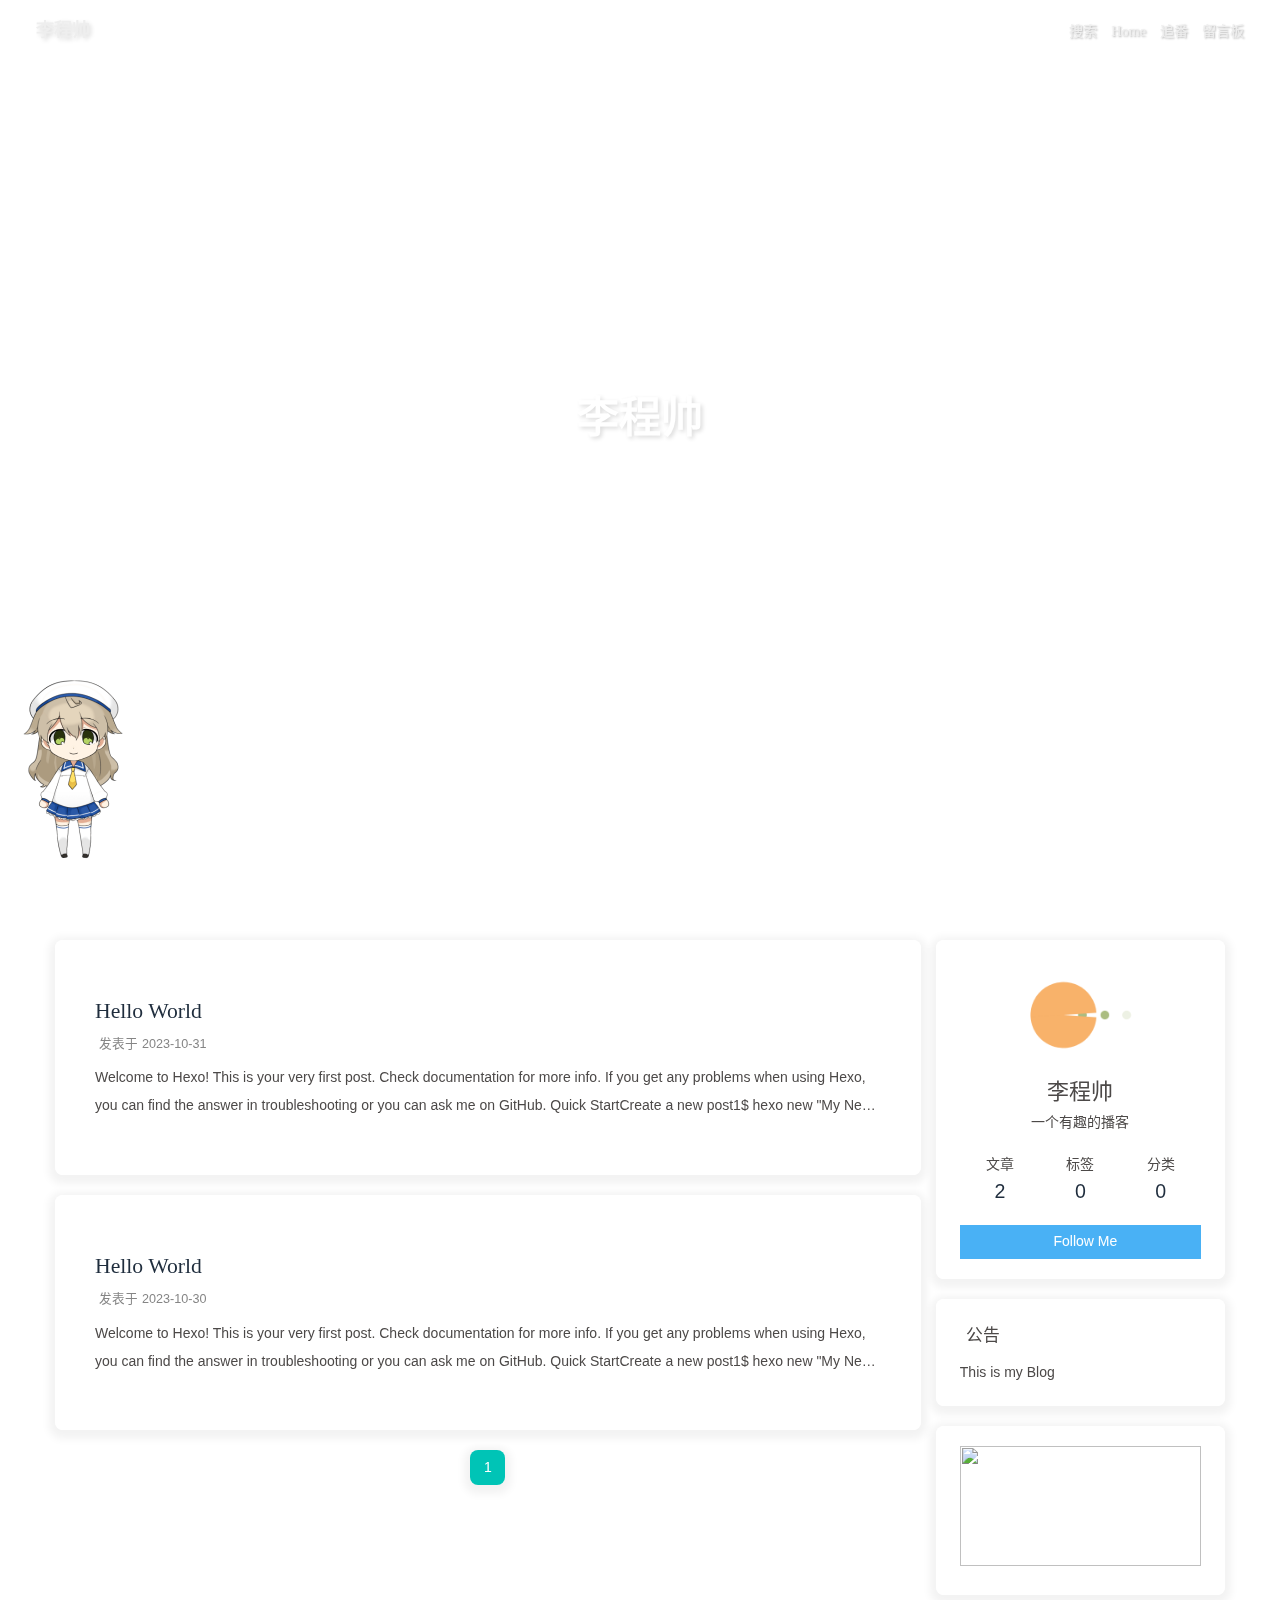
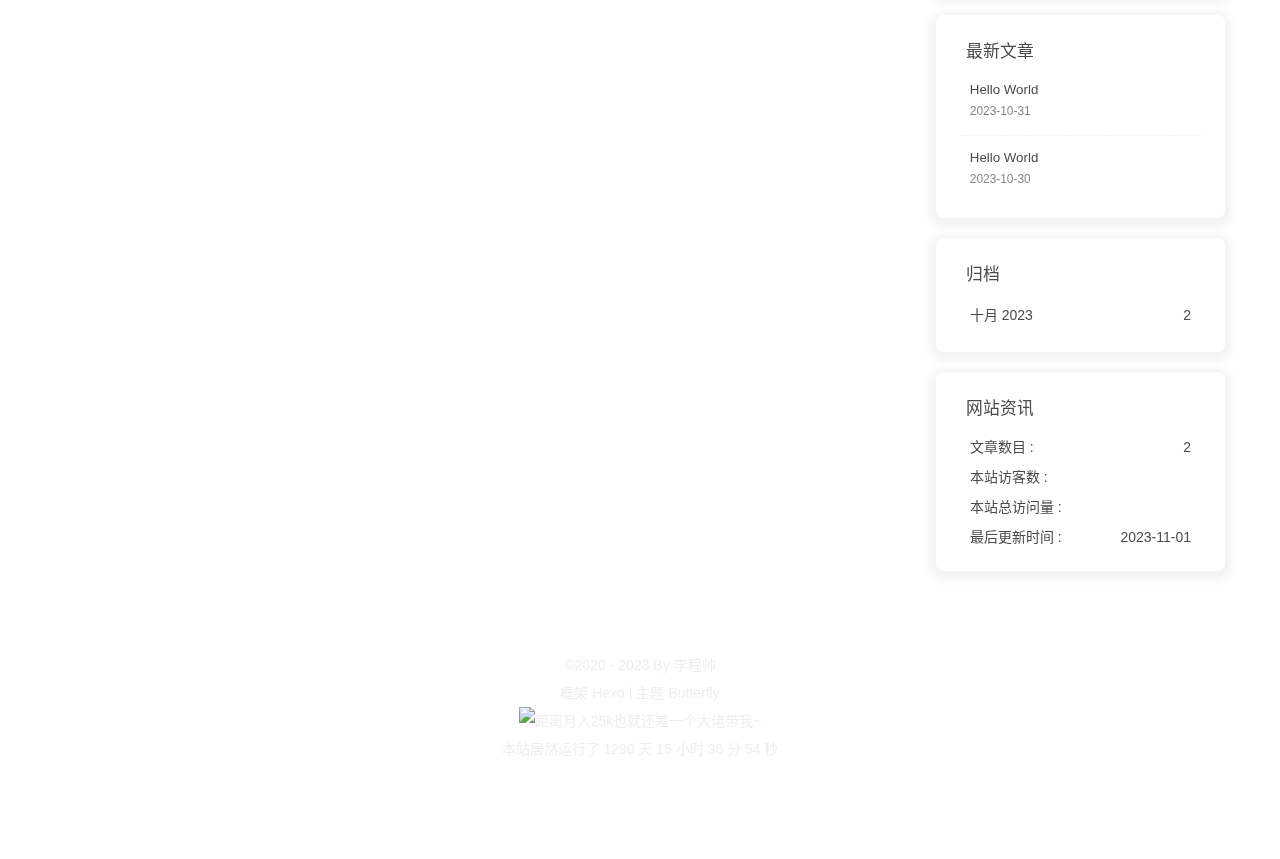
==== index.html @ 9b832ccd "Site updated: 2023-11-01 10:49:32" ====
<!DOCTYPE html><html lang="zh-CN" data-theme="light"><head><meta charset="UTF-8"><meta http-equiv="X-UA-Compatible" content="IE=edge"><meta name="viewport" content="width=device-width, initial-scale=1.0,viewport-fit=cover"><title>李程帅 - 生活明朗, 万物可爱</title><meta name="author" content="李程帅"><meta name="copyright" content="李程帅"><meta name="format-detection" content="telephone=no"><meta name="theme-color" content="#ffffff"><meta name="description" content="一个有趣的播客">
<meta property="og:type" content="website">
<meta property="og:title" content="李程帅">
<meta property="og:url" content="https://lichengshuai123.github.io/index.html">
<meta property="og:site_name" content="李程帅">
<meta property="og:description" content="一个有趣的播客">
<meta property="og:locale" content="zh_CN">
<meta property="og:image" content="https://i.loli.net/2021/02/24/5O1day2nriDzjSu.png">
<meta property="article:author" content="李程帅">
<meta property="article:tag" content="博客,李程帅,一个有趣的播客,李,程帅,生活明朗">
<meta name="twitter:card" content="summary">
<meta name="twitter:image" content="https://i.loli.net/2021/02/24/5O1day2nriDzjSu.png"><link rel="shortcut icon" href="/img/favicon.png"><link rel="canonical" href="https://lichengshuai123.github.io/index.html"><link rel="preconnect" href="//cdn.jsdelivr.net"/><link rel="preconnect" href="//busuanzi.ibruce.info"/><link rel="manifest" href="/manifest.json"/><meta name="msapplication-TileColor" content="#3b70fc"/><link rel="apple-touch-icon" sizes="180x180" href="/img/siteicon/128.png"/><link rel="icon" type="image/png" sizes="32x32" href="/img/siteicon/32.png"/><link rel="icon" type="image/png" sizes="16x16" href="/img/siteicon/16.png"/><link rel="mask-icon" href="/img/siteicon/128.png" color="#5bbad5"/><link rel="stylesheet" href="/css/index.css"><link rel="stylesheet" href="https://cdn.jsdelivr.net/npm/@fortawesome/fontawesome-free/css/all.min.css" media="print" onload="this.media='all'"><link rel="stylesheet" href="https://cdn.jsdelivr.net/npm/@fancyapps/ui/dist/fancybox/fancybox.min.css" media="print" onload="this.media='all'"><script>const GLOBAL_CONFIG = {
  root: '/',
  algolia: undefined,
  localSearch: {"path":"/search.xml","preload":false,"top_n_per_article":1,"unescape":false,"languages":{"hits_empty":"找不到您查询的内容：${query}","hits_stats":"共找到 ${hits} 篇文章"}},
  translate: undefined,
  noticeOutdate: undefined,
  highlight: {"plugin":"highlighjs","highlightCopy":true,"highlightLang":true,"highlightHeightLimit":false},
  copy: {
    success: '复制成功',
    error: '复制错误',
    noSupport: '浏览器不支持'
  },
  relativeDate: {
    homepage: false,
    post: false
  },
  runtime: '',
  dateSuffix: {
    just: '刚刚',
    min: '分钟前',
    hour: '小时前',
    day: '天前',
    month: '个月前'
  },
  copyright: undefined,
  lightbox: 'fancybox',
  Snackbar: undefined,
  infinitegrid: {
    js: 'https://cdn.jsdelivr.net/npm/@egjs/infinitegrid/dist/infinitegrid.min.js',
    buttonText: '加载更多'
  },
  isPhotoFigcaption: false,
  islazyload: false,
  isAnchor: false,
  percent: {
    toc: true,
    rightside: false,
  },
  autoDarkmode: false
}</script><script id="config-diff">var GLOBAL_CONFIG_SITE = {
  title: '李程帅',
  isPost: false,
  isHome: true,
  isHighlightShrink: false,
  isToc: false,
  postUpdate: '2023-11-01 10:42:16'
}</script><script>(win=>{
      win.saveToLocal = {
        set: (key, value, ttl) => {
          if (ttl === 0) return
          const now = Date.now()
          const expiry = now + ttl * 86400000
          const item = {
            value,
            expiry
          }
          localStorage.setItem(key, JSON.stringify(item))
        },
      
        get: key => {
          const itemStr = localStorage.getItem(key)
      
          if (!itemStr) {
            return undefined
          }
          const item = JSON.parse(itemStr)
          const now = Date.now()
      
          if (now > item.expiry) {
            localStorage.removeItem(key)
            return undefined
          }
          return item.value
        }
      }
    
      win.getScript = (url, attr = {}) => new Promise((resolve, reject) => {
        const script = document.createElement('script')
        script.src = url
        script.async = true
        script.onerror = reject
        script.onload = script.onreadystatechange = function() {
          const loadState = this.readyState
          if (loadState && loadState !== 'loaded' && loadState !== 'complete') return
          script.onload = script.onreadystatechange = null
          resolve()
        }

        Object.keys(attr).forEach(key => {
          script.setAttribute(key, attr[key])
        })

        document.head.appendChild(script)
      })
    
      win.getCSS = (url, id = false) => new Promise((resolve, reject) => {
        const link = document.createElement('link')
        link.rel = 'stylesheet'
        link.href = url
        if (id) link.id = id
        link.onerror = reject
        link.onload = link.onreadystatechange = function() {
          const loadState = this.readyState
          if (loadState && loadState !== 'loaded' && loadState !== 'complete') return
          link.onload = link.onreadystatechange = null
          resolve()
        }
        document.head.appendChild(link)
      })
    
      win.activateDarkMode = () => {
        document.documentElement.setAttribute('data-theme', 'dark')
        if (document.querySelector('meta[name="theme-color"]') !== null) {
          document.querySelector('meta[name="theme-color"]').setAttribute('content', '#0d0d0d')
        }
      }
      win.activateLightMode = () => {
        document.documentElement.setAttribute('data-theme', 'light')
        if (document.querySelector('meta[name="theme-color"]') !== null) {
          document.querySelector('meta[name="theme-color"]').setAttribute('content', '#ffffff')
        }
      }
      const t = saveToLocal.get('theme')
    
        if (t === 'dark') activateDarkMode()
        else if (t === 'light') activateLightMode()
      
      const asideStatus = saveToLocal.get('aside-status')
      if (asideStatus !== undefined) {
        if (asideStatus === 'hide') {
          document.documentElement.classList.add('hide-aside')
        } else {
          document.documentElement.classList.remove('hide-aside')
        }
      }
    
      const detectApple = () => {
        if(/iPad|iPhone|iPod|Macintosh/.test(navigator.userAgent)){
          document.documentElement.classList.add('apple')
        }
      }
      detectApple()
    })(window)</script><link rel="stylesheet" href="/css/custom.css" media="defer" onload="this.media='all'"><!-- hexo injector head_end start --><link rel="stylesheet" href="https://cdn.cbd.int/hexo-butterfly-clock-anzhiyu/lib/clock.min.css" /><link rel="stylesheet" href="https://npm.elemecdn.com/anzhiyu-blog@2.0.4/css/runtime/runtime.min.css" media="print" onload="this.media='all'"><link rel="stylesheet" href="https://cdn.cbd.int/hexo-butterfly-tag-plugins-plus@latest/lib/assets/font-awesome-animation.min.css" media="defer" onload="this.media='all'"><link rel="stylesheet" href="https://cdn.cbd.int/hexo-butterfly-tag-plugins-plus@latest/lib/tag_plugins.css" media="defer" onload="this.media='all'"><script src="https://cdn.cbd.int/hexo-butterfly-tag-plugins-plus@latest/lib/assets/carousel-touch.js"></script><link rel="stylesheet" href="https://cdn.cbd.int/hexo-butterfly-wowjs/lib/animate.min.css" media="print" onload="this.media='screen'"><link rel="stylesheet" href="https://cdn.cbd.int/hexo-filter-gitcalendar/lib/gitcalendar.css" media="print" onload="this.media='all'"><!-- hexo injector head_end end --><meta name="generator" content="Hexo 6.3.0"><link rel="alternate" href="/atom.xml" title="李程帅" type="application/atom+xml">
</head><body><div id="web_bg"></div><div id="sidebar"><div id="menu-mask"></div><div id="sidebar-menus"><div class="avatar-img is-center"><img src="https://i.loli.net/2021/02/24/5O1day2nriDzjSu.png" onerror="onerror=null;src='/img/friend_404.gif'" alt="avatar"/></div><div class="sidebar-site-data site-data is-center"><a href="/archives/"><div class="headline">文章</div><div class="length-num">2</div></a><a href="/tags/"><div class="headline">标签</div><div class="length-num">0</div></a><a href="/categories/"><div class="headline">分类</div><div class="length-num">0</div></a></div><hr class="custom-hr"/><div class="menus_items"><div class="menus_item"><a class="site-page" href="/"><i class="fa-fw fas fa-home"></i><span> Home</span></a></div><div class="menus_item"><a class="site-page" href="/bangumis/index.html"><i class="fa-fw fas fa-home"></i><span> 追番</span></a></div><div class="menus_item"><a class="site-page" href="/comments/"><i class="fa-fw fas fa-envelope"></i><span> 留言板</span></a></div></div></div></div><div class="page" id="body-wrap"><header class="full_page" id="page-header"><nav id="nav"><span id="blog-info"><a href="/" title="李程帅"><span class="site-name">李程帅</span></a></span><div id="menus"><div id="search-button"><a class="site-page social-icon search" href="javascript:void(0);"><i class="fas fa-search fa-fw"></i><span> 搜索</span></a></div><div class="menus_items"><div class="menus_item"><a class="site-page" href="/"><i class="fa-fw fas fa-home"></i><span> Home</span></a></div><div class="menus_item"><a class="site-page" href="/bangumis/index.html"><i class="fa-fw fas fa-home"></i><span> 追番</span></a></div><div class="menus_item"><a class="site-page" href="/comments/"><i class="fa-fw fas fa-envelope"></i><span> 留言板</span></a></div></div><div id="toggle-menu"><a class="site-page" href="javascript:void(0);"><i class="fas fa-bars fa-fw"></i></a></div></div></nav><div id="site-info"><h1 id="site-title">李程帅</h1></div><div id="scroll-down"><i class="fas fa-angle-down scroll-down-effects"></i></div></header><main class="layout" id="content-inner"><div class="recent-posts" id="recent-posts"><div class="recent-post-item"><div class="recent-post-info no-cover"><a class="article-title" href="/posts/4a17b156.html" title="Hello World">Hello World</a><div class="article-meta-wrap"><span class="post-meta-date"><i class="far fa-calendar-alt"></i><span class="article-meta-label">发表于</span><time datetime="2023-10-31T08:25:34.477Z" title="发表于 2023-10-31 16:25:34">2023-10-31</time></span></div><div class="content">Welcome to Hexo! This is your very first post. Check documentation for more info. If you get any problems when using Hexo, you can find the answer in troubleshooting or you can ask me on GitHub.
Quick StartCreate a new post1$ hexo new &quot;My New Post&quot;
More info: Writing
Run server1$ hexo server
More info: Server
Generate static files1$ hexo generate
More info: Generating
Deploy to remote sites1$ hexo deploy
More info: Deployment
</div></div></div><div class="recent-post-item"><div class="recent-post-info no-cover"><a class="article-title" href="/posts/4a17b156.html" title="Hello World">Hello World</a><div class="article-meta-wrap"><span class="post-meta-date"><i class="far fa-calendar-alt"></i><span class="article-meta-label">发表于</span><time datetime="2023-10-30T07:35:59.766Z" title="发表于 2023-10-30 15:35:59">2023-10-30</time></span></div><div class="content">Welcome to Hexo! This is your very first post. Check documentation for more info. If you get any problems when using Hexo, you can find the answer in troubleshooting or you can ask me on GitHub.
Quick StartCreate a new post1$ hexo new &quot;My New Post&quot;
More info: Writing
Run server1$ hexo server
More info: Server
Generate static files1$ hexo generate
More info: Generating
Deploy to remote sites1$ hexo deploy
More info: Deployment
</div></div></div><nav id="pagination"><div class="pagination"><span class="page-number current">1</span></div></nav></div><div class="aside-content" id="aside-content"><div class="card-widget card-info"><div class="is-center"><div class="avatar-img"><img src="https://i.loli.net/2021/02/24/5O1day2nriDzjSu.png" onerror="this.onerror=null;this.src='/img/friend_404.gif'" alt="avatar"/></div><div class="author-info__name">李程帅</div><div class="author-info__description">一个有趣的播客</div></div><div class="card-info-data site-data is-center"><a href="/archives/"><div class="headline">文章</div><div class="length-num">2</div></a><a href="/tags/"><div class="headline">标签</div><div class="length-num">0</div></a><a href="/categories/"><div class="headline">分类</div><div class="length-num">0</div></a></div><a id="card-info-btn" target="_blank" rel="noopener" href="https://github.com/xxxxxx"><i class="fab fa-github"></i><span>Follow Me</span></a></div><div class="card-widget card-announcement"><div class="item-headline"><i class="fas fa-bullhorn fa-shake"></i><span>公告</span></div><div class="announcement_content">This is my Blog</div></div><div class="sticky_layout"><div class="card-widget card-recent-post"><div class="item-headline"><i class="fas fa-history"></i><span>最新文章</span></div><div class="aside-list"><div class="aside-list-item no-cover"><div class="content"><a class="title" href="/posts/4a17b156.html" title="Hello World">Hello World</a><time datetime="2023-10-31T08:25:34.477Z" title="发表于 2023-10-31 16:25:34">2023-10-31</time></div></div><div class="aside-list-item no-cover"><div class="content"><a class="title" href="/posts/4a17b156.html" title="Hello World">Hello World</a><time datetime="2023-10-30T07:35:59.766Z" title="发表于 2023-10-30 15:35:59">2023-10-30</time></div></div></div></div><div class="card-widget card-archives"><div class="item-headline"><i class="fas fa-archive"></i><span>归档</span></div><ul class="card-archive-list"><li class="card-archive-list-item"><a class="card-archive-list-link" href="/archives/2023/10/"><span class="card-archive-list-date">十月 2023</span><span class="card-archive-list-count">2</span></a></li></ul></div><div class="card-widget card-webinfo"><div class="item-headline"><i class="fas fa-chart-line"></i><span>网站资讯</span></div><div class="webinfo"><div class="webinfo-item"><div class="item-name">文章数目 :</div><div class="item-count">2</div></div><div class="webinfo-item"><div class="item-name">本站访客数 :</div><div class="item-count" id="busuanzi_value_site_uv"><i class="fa-solid fa-spinner fa-spin"></i></div></div><div class="webinfo-item"><div class="item-name">本站总访问量 :</div><div class="item-count" id="busuanzi_value_site_pv"><i class="fa-solid fa-spinner fa-spin"></i></div></div><div class="webinfo-item"><div class="item-name">最后更新时间 :</div><div class="item-count" id="last-push-date" data-lastPushDate="2023-11-01T02:42:16.725Z"><i class="fa-solid fa-spinner fa-spin"></i></div></div></div></div></div></div></main><footer id="footer"><div id="footer-wrap"><div class="copyright">&copy;2020 - 2023 By 李程帅</div><div class="framework-info"><span>框架 </span><a target="_blank" rel="noopener" href="https://hexo.io">Hexo</a><span class="footer-separator">|</span><span>主题 </span><a target="_blank" rel="noopener" href="https://github.com/jerryc127/hexo-theme-butterfly">Butterfly</a></div></div></footer></div><div id="rightside"><div id="rightside-config-hide"><button id="darkmode" type="button" title="浅色和深色模式转换"><i class="fas fa-adjust"></i></button><button id="hide-aside-btn" type="button" title="单栏和双栏切换"><i class="fas fa-arrows-alt-h"></i></button></div><div id="rightside-config-show"><button id="rightside-config" type="button" title="设置"><i class="fas fa-cog fa-spin"></i></button><button id="go-up" type="button" title="回到顶部"><span class="scroll-percent"></span><i class="fas fa-arrow-up"></i></button></div></div><div><script src="/js/utils.js"></script><script src="/js/main.js"></script><script src="https://cdn.jsdelivr.net/npm/@fancyapps/ui/dist/fancybox/fancybox.umd.min.js"></script><div class="js-pjax"></div><div class="aplayer no-destroy" data-id="8152976493" data-server="netease" data-type="playlist"   data-order="list" data-fixed="true" data-preload="auto" data-autoplay="false" data-mutex="true" ></div><link rel="stylesheet" href="https://cdn.jsdelivr.net/npm/aplayer/dist/APlayer.min.css" media="print" onload="this.media='all'"><script src="https://cdn.jsdelivr.net/npm/aplayer/dist/APlayer.min.js"></script><script src="https://cdn.jsdelivr.net/npm/butterfly-extsrc/metingjs/dist/Meting.min.js"></script><div class="app-refresh" id="app-refresh" style="position: fixed;top: -2.2rem;left: 0;right: 0;z-index: 99999;padding: 0 1rem;font-size: 15px;height: 2.2rem;transition: all 0.3s ease;"><div class="app-refresh-wrap" style=" display: flex;color: #fff;height: 100%;align-items: center;justify-content: center;"><label>✨ 有新文章啦！ 👉</label><a href="javascript:void(0)" onclick="location.reload()"><span style="color: #fff;text-decoration: underline;cursor: pointer;">🍗点击食用🍔</span></a></div></div><script>if ('serviceWorker' in navigator) {
if (navigator.serviceWorker.controller) {
navigator.serviceWorker.addEventListener('controllerchange', function() {
showNotification()
})
}
window.addEventListener('load', function() {
navigator.serviceWorker.register('/sw.js')
})
}
function showNotification() {
if (GLOBAL_CONFIG.Snackbar) {
var snackbarBg =
document.documentElement.getAttribute('data-theme') === 'light' ?
GLOBAL_CONFIG.Snackbar.bgLight :
GLOBAL_CONFIG.Snackbar.bgDark
var snackbarPos = GLOBAL_CONFIG.Snackbar.position
Snackbar.show({
text: '✨ 有新文章啦！ 👉',
backgroundColor: snackbarBg,
duration: 500000,
pos: snackbarPos,
actionText: '🍗点击食用🍔',
actionTextColor: '#fff',
onActionClick: function(e) {
location.reload()
},
})
} else {
var showBg =
document.documentElement.getAttribute('data-theme') === 'light' ?
'#3b70fc' :
'#1f1f1f'
var cssText = `top: 0; background: ${showBg};`
document.getElementById('app-refresh').style.cssText = cssText
}
}</script><script async data-pjax src="//busuanzi.ibruce.info/busuanzi/2.3/busuanzi.pure.mini.js"></script><div id="local-search"><div class="search-dialog"><nav class="search-nav"><span class="search-dialog-title">搜索</span><span id="loading-status"></span><button class="search-close-button"><i class="fas fa-times"></i></button></nav><div class="is-center" id="loading-database"><i class="fas fa-spinner fa-pulse"></i><span>  数据库加载中</span></div><div class="search-wrap"><div id="local-search-input"><div class="local-search-box"><input class="local-search-box--input" placeholder="搜索文章" type="text"/></div></div><hr/><div id="local-search-results"></div><div id="local-search-stats-wrap"></div></div></div><div id="search-mask"></div><script src="/js/search/local-search.js"></script></div></div><!-- hexo injector body_end start --><script data-pjax>
  function butterfly_clock_anzhiyu_injector_config(){
    var parent_div_git = document.getElementsByClassName('sticky_layout')[0];
    var item_html = '<div class="card-widget card-clock"><div class="card-glass"><div class="card-background"><div class="card-content"><div id="hexo_electric_clock"><img class="entered loading" id="card-clock-loading" src="https://cdn.cbd.int/hexo-butterfly-clock-anzhiyu/lib/loading.gif" style="height: 120px; width: 100%;" data-ll-status="loading"/></div></div></div></div></div>';
    console.log('已挂载butterfly_clock_anzhiyu')
    if(parent_div_git) {
      parent_div_git.insertAdjacentHTML("afterbegin",item_html)
    }
  }
  var elist = 'null'.split(',');
  var cpage = location.pathname;
  var epage = 'all';
  var qweather_key = 'c37abbc8c09d4a4fad626cb97861a709';
  var gaud_map_key = 'bf216744635fb672d62b3c14b58763b3';
  var baidu_ak_key = 'undefined';
  var flag = 0;
  var clock_rectangle = '112.982279,28.19409';
  var clock_default_rectangle_enable = 'false';

  for (var i=0;i<elist.length;i++){
    if (cpage.includes(elist[i])){
      flag++;
    }
  }

  if ((epage ==='all')&&(flag == 0)){
    butterfly_clock_anzhiyu_injector_config();
  }
  else if (epage === cpage){
    butterfly_clock_anzhiyu_injector_config();
  }
  </script><script src="https://widget.qweather.net/simple/static/js/he-simple-common.js?v=2.0"></script><script data-pjax src="https://cdn.cbd.int/hexo-butterfly-clock-anzhiyu/lib/clock.min.js"></script><script data-pjax>
  function butterfly_footer_beautify_injector_config(){
    var parent_div_git = document.getElementById('footer-wrap');
    var item_html = '<div id="workboard"></div><p id="ghbdages"><a class="github-badge" target="_blank" href="https://hexo.io/" style="margin-inline:5px" data-title="博客框架为Hexo_v5.4.0" title=""><img src="https://img.shields.io/badge/Frame-Hexo-blue?style=flat&amp;logo=hexo" alt=""/></a><a class="github-badge" target="_blank" href="https://butterfly.js.org/" style="margin-inline:5px" data-title="主题版本Butterfly_v4.2.2" title=""><img src="https://img.shields.io/badge/Theme-Butterfly-6513df?style=flat&amp;logo=bitdefender" alt=""/></a><a class="github-badge" target="_blank" href="https://www.jsdelivr.com/" style="margin-inline:5px" data-title="本站使用JsDelivr为静态资源提供CDN加速" title=""><img src="https://img.shields.io/badge/CDN-jsDelivr-orange?style=flat&amp;logo=jsDelivr" alt=""/></a><a class="github-badge" target="_blank" href="https://beian.miit.gov.cn/#/Integrated/index" style="margin-inline:5px" data-title="本站已在湘进行备案" title=""><img src="https://img.shields.io/badge/湘ICP备-2022004213号-e1d492?style=flat&amp;logo=[data-uri]" alt=""/></a><a class="github-badge" target="_blank" href="https://github.com/" style="margin-inline:5px" data-title="本站项目由Github托管" title=""><img src="https://img.shields.io/badge/Source-Github-d021d6?style=flat&amp;logo=GitHub" alt=""/></a><a class="github-badge" target="_blank" href="http://creativecommons.org/licenses/by-nc-sa/4.0/" style="margin-inline:5px" data-title="本站采用知识共享署名-非商业性使用-相同方式共享4.0国际许可协议进行许可" title=""><img src="https://img.shields.io/badge/Copyright-BY--NC--SA%204.0-d42328?style=flat&amp;logo=Claris" alt=""/></a></p>';
    console.log('已挂载butterfly_footer_beautify')
    parent_div_git.insertAdjacentHTML("beforeend",item_html)
    }
  var elist = 'null'.split(',');
  var cpage = location.pathname;
  var epage = 'all';
  var flag = 0;

  for (var i=0;i<elist.length;i++){
    if (cpage.includes(elist[i])){
      flag++;
    }
  }

  if ((epage ==='all')&&(flag == 0)){
    butterfly_footer_beautify_injector_config();
  }
  else if (epage === cpage){
    butterfly_footer_beautify_injector_config();
  }
  </script><script async src="/js/runtime/runtime.min.js"></script><script async src="/js/ali_font.js"></script><div class="js-pjax"><script async="async">var arr = document.getElementsByClassName('recent-post-item');
for(var i = 0;i<arr.length;i++){
    arr[i].classList.add('wow');
    arr[i].classList.add('animate__zoomIn');
    arr[i].setAttribute('data-wow-duration', '1.5s');
    arr[i].setAttribute('data-wow-delay', '200ms');
    arr[i].setAttribute('data-wow-offset', '30');
    arr[i].setAttribute('data-wow-iteration', '1');
  }</script><script async="async">var arr = document.getElementsByClassName('card-widget');
for(var i = 0;i<arr.length;i++){
    arr[i].classList.add('wow');
    arr[i].classList.add('animate__zoomIn');
    arr[i].setAttribute('data-wow-duration', '');
    arr[i].setAttribute('data-wow-delay', '200ms');
    arr[i].setAttribute('data-wow-offset', '');
    arr[i].setAttribute('data-wow-iteration', '');
  }</script><script async="async">var arr = document.getElementsByClassName('flink-list-card');
for(var i = 0;i<arr.length;i++){
    arr[i].classList.add('wow');
    arr[i].classList.add('animate__flipInY');
    arr[i].setAttribute('data-wow-duration', '3s');
    arr[i].setAttribute('data-wow-delay', '');
    arr[i].setAttribute('data-wow-offset', '');
    arr[i].setAttribute('data-wow-iteration', '');
  }</script><script async="async">var arr = document.getElementsByClassName('flink-list-card');
for(var i = 0;i<arr.length;i++){
    arr[i].classList.add('wow');
    arr[i].classList.add('animate__animated');
    arr[i].setAttribute('data-wow-duration', '3s');
    arr[i].setAttribute('data-wow-delay', '');
    arr[i].setAttribute('data-wow-offset', '');
    arr[i].setAttribute('data-wow-iteration', '');
  }</script><script async="async">var arr = document.getElementsByClassName('article-sort-item');
for(var i = 0;i<arr.length;i++){
    arr[i].classList.add('wow');
    arr[i].classList.add('animate__slideInRight');
    arr[i].setAttribute('data-wow-duration', '1.5s');
    arr[i].setAttribute('data-wow-delay', '');
    arr[i].setAttribute('data-wow-offset', '');
    arr[i].setAttribute('data-wow-iteration', '');
  }</script><script async="async">var arr = document.getElementsByClassName('site-card');
for(var i = 0;i<arr.length;i++){
    arr[i].classList.add('wow');
    arr[i].classList.add('animate__flipInY');
    arr[i].setAttribute('data-wow-duration', '3s');
    arr[i].setAttribute('data-wow-delay', '');
    arr[i].setAttribute('data-wow-offset', '');
    arr[i].setAttribute('data-wow-iteration', '');
  }</script><script async="async">var arr = document.getElementsByClassName('site-card');
for(var i = 0;i<arr.length;i++){
    arr[i].classList.add('wow');
    arr[i].classList.add('animate__animated');
    arr[i].setAttribute('data-wow-duration', '3s');
    arr[i].setAttribute('data-wow-delay', '');
    arr[i].setAttribute('data-wow-offset', '');
    arr[i].setAttribute('data-wow-iteration', '');
  }</script></div><script defer src="https://cdn.cbd.int/hexo-butterfly-wowjs/lib/wow.min.js"></script><script defer src="https://cdn.cbd.int/hexo-butterfly-wowjs/lib/wow_init.js"></script><script data-pjax src="https://cdn.cbd.int/hexo-filter-gitcalendar/lib/gitcalendar.js"></script><script data-pjax>
  function gitcalendar_injector_config(){
      var parent_div_git = document.getElementById('recent-posts');
      var item_html = '<div class="recent-post-item" id="gitcalendarBar" style="width:100%;height:auto;padding:10px;"><style>#git_container{min-height: 280px}@media screen and (max-width:650px) {#git_container{min-height: 0px}}</style><div id="git_loading" style="width:10%;height:100%;margin:0 auto;display: block;"><svg xmlns="http://www.w3.org/2000/svg" xmlns:xlink="http://www.w3.org/1999/xlink" viewBox="0 0 50 50" style="enable-background:new 0 0 50 50" xml:space="preserve"><path fill="#d0d0d0" d="M25.251,6.461c-10.318,0-18.683,8.365-18.683,18.683h4.068c0-8.071,6.543-14.615,14.615-14.615V6.461z" transform="rotate(275.098 25 25)"><animatetransform attributeType="xml" attributeName="transform" type="rotate" from="0 25 25" to="360 25 25" dur="0.6s" repeatCount="indefinite"></animatetransform></path></svg><style>#git_container{display: none;}</style></div><div id="git_container"></div></div>';
      parent_div_git.insertAdjacentHTML("afterbegin",item_html)
      console.log('已挂载gitcalendar')
      }

    if( document.getElementById('recent-posts') && (location.pathname ==='/'|| '/' ==='all')){
        gitcalendar_injector_config()
        GitCalendarInit("https://github.anheyu.com/api?lichengshuai123",['#e4dfd7', '#f9f4dc', '#f7e8aa', '#f7e8aa', '#f8df72', '#fcd217', '#fcc515', '#f28e16', '#fb8b05', '#d85916', '#f43e06'],'lichengshuai123')
    }
  </script><!-- hexo injector body_end end --><script src="/live2dw/lib/L2Dwidget.min.js?094cbace49a39548bed64abff5988b05"></script><script>L2Dwidget.init({"tagMode":false,"debug":false,"model":{"jsonPath":"/live2dw/assets/koharu.model.json"},"display":{"position":"left","width":150,"height":300},"mobile":{"show":true},"log":false,"pluginJsPath":"lib/","pluginModelPath":"assets/","pluginRootPath":"live2dw/"});</script></body></html>
---- css/custom.css ----
/* @font-face {
  font-family: Candyhome;
  src: url(https://npm.elemecdn.com/anzhiyu-blog@1.1.6/fonts/Candyhome.ttf);
  font-display: swap;
  font-weight: lighter;
} */
@font-face {
    font-family: ZhuZiAYuanJWD;
    src: url(https://npm.elemecdn.com/anzhiyu-blog@1.1.6/fonts/ZhuZiAWan.woff2);
    font-display: swap;
    font-weight: lighter;
  }
  
  div#menus {
    font-family: "ZhuZiAYuanJWD";
  }
  h1#site-title {
    font-family: ZhuZiAYuanJWD;
    font-size: 3em !important;
  }
  a.article-title,
  a.blog-slider__title,
  a.categoryBar-list-link,
  h1.post-title {
    font-family: ZhuZiAYuanJWD;
  }
  
  .iconfont {
    font-family: "iconfont" !important;
    font-size: 3em;
    /* 可以定义图标大小 */
    font-style: normal;
    -webkit-font-smoothing: antialiased;
    -moz-osx-font-smoothing: grayscale;
  }
  
  /* 时间轴生肖icon */
  svg.icon {
    /* 这里定义svg.icon，避免和Butterfly自带的note标签冲突 */
    width: 1em;
    height: 1em;
    /* width和height定义图标的默认宽度和高度*/
    vertical-align: -0.15em;
    fill: currentColor;
    overflow: hidden;
  }
  
  .icon-zhongbiao::before {
    color: #f7c768;
  }
  
  /* bilibli番剧插件 */
  #article-container .bangumi-tab.bangumi-active {
    background: var(--anzhiyu-theme);
    color: var(--anzhiyu-ahoverbg);
    border-radius: 10px;
  }
  a.bangumi-tab:hover {
    text-decoration: none !important;
  }
  .bangumi-button:hover {
    background: var(--anzhiyu-theme) !important;
    border-radius: 10px !important;
    color: var(--anzhiyu-ahoverbg) !important;
  }
  a.bangumi-button.bangumi-nextpage:hover {
    text-decoration: none !important;
  }
  .bangumi-button {
    padding: 5px 10px !important;
  }
  
  a.bangumi-tab {
    padding: 5px 10px !important;
  }
  svg.icon.faa-tada {
    font-size: 1.1em;
  }
  .bangumi-info-item {
    border-right: 1px solid #f2b94b;
  }
  .bangumi-info-item span {
    color: #f2b94b;
  }
  .bangumi-info-item em {
    color: #f2b94b;
  }
  
  /* 解决artitalk的图标问题 */
  #uploadSource > svg {
    width: 1.19em;
    height: 1.5em;
  }
  
  /*top-img黑色透明玻璃效果移除，不建议加，除非你执着于完全一图流或者背景图对比色明显 */
  #page-header:not(.not-top-img):before {
    background-color: transparent !important;
  }
  
  /* 首页文章卡片 */
  #recent-posts > .recent-post-item {
    background: rgba(255, 255, 255, 0.9);
  }
  
  /* 首页侧栏卡片 */
  #aside-content .card-widget {
    background: rgba(255, 255, 255, 0.9);
  }
  
  /* 文章页面正文背景 */
  div#post {
    background: rgba(255, 255, 255, 0.9);
  }
  
  /* 分页页面 */
  div#page {
    background: rgba(255, 255, 255, 0.9);
  }
  
  /* 归档页面 */
  div#archive {
    background: rgba(255, 255, 255, 0.9);
  }
  
  /* 标签页面 */
  div#tag {
    background: rgba(255, 255, 255, 0.9);
  }
  
  /* 分类页面 */
  div#category {
    background: rgba(255, 255, 255, 0.9);
  }
  
  /*夜间模式伪类遮罩层透明*/
  [data-theme="dark"] #recent-posts > .recent-post-item {
    background: #121212;
  }
  
  [data-theme="dark"] .card-widget {
    background: #121212 !important;
  }
  
  [data-theme="dark"] div#post {
    background: #121212 !important;
  }
  
  [data-theme="dark"] div#tag {
    background: #121212 !important;
  }
  
  [data-theme="dark"] div#archive {
    background: #121212 !important;
  }
  
  [data-theme="dark"] div#page {
    background: #121212 !important;
  }
  
  [data-theme="dark"] div#category {
    background: #121212 !important;
  }
  
  [data-theme="dark"] div#category {
    background: transparent !important;
  }
  /* 页脚透明 */
  #footer {
    background: transparent !important;
  }
  
  /* 头图透明 */
  #page-header {
    background: transparent !important;
  }
  
  #rightside > div > button {
    border-radius: 5px;
  }
  
  /* 滚动条 */
  
  ::-webkit-scrollbar {
    width: 10px;
    height: 10px;
  }
  
  ::-webkit-scrollbar-thumb {
    background-color: #3b70fc;
    border-radius: 2em;
  }
  
  ::-webkit-scrollbar-corner {
    background-color: transparent;
  }
  
  ::-moz-selection {
    color: #fff;
    background-color: #3b70fc;
  }
  
  /* 音乐播放器 */
  
  /* .aplayer .aplayer-lrc {
    display: none !important;
  } */
  
  .aplayer.aplayer-fixed.aplayer-narrow .aplayer-body {
    left: -66px !important;
    transition: all 0.3s;
    /* 默认情况下缩进左侧66px，只留一点箭头部分 */
  }
  
  .aplayer.aplayer-fixed.aplayer-narrow .aplayer-body:hover {
    left: 0 !important;
    transition: all 0.3s;
    /* 鼠标悬停是左侧缩进归零，完全显示按钮 */
  }
  
  .aplayer.aplayer-fixed {
    z-index: 999999 !important;
  }
  
  /* 评论框  */
  .vwrap {
    box-shadow: 2px 2px 5px #bbb;
    background: rgba(255, 255, 255, 0.3);
    border-radius: 8px;
    padding: 30px;
    margin: 30px 0px 30px 0px;
  }
  
  /* 设置评论框 */
  
  .vcard {
    box-shadow: 2px 2px 5px #bbb;
    background: rgba(255, 255, 255, 0.3);
    border-radius: 8px;
    padding: 30px;
    margin: 30px 0px 0px 0px;
  }
  
  /* md网站下划线 */
  #article-container a:hover {
    text-decoration: none !important;
  }
  
  #article-container #hpp_talk p img {
    display: inline;
  }
  
  /* 404页面 */
  #error-wrap {
    position: absolute;
    top: 40%;
    right: 0;
    left: 0;
    margin: 0 auto;
    padding: 0 1rem;
    max-width: 1000px;
    transform: translate(0, -50%);
  }
  
  #error-wrap .error-content {
    display: flex;
    flex-direction: row;
    justify-content: center;
    align-items: center;
    margin: 0 1rem;
    height: 18rem;
    border-radius: 8px;
    background: var(--card-bg);
    box-shadow: var(--card-box-shadow);
    transition: all 0.3s;
  }
  
  #error-wrap .error-content .error-img {
    box-flex: 1;
    flex: 1;
    height: 100%;
    border-top-left-radius: 8px;
    border-bottom-left-radius: 8px;
    background-color: #3b70fc;
    background-position: center;
    background-size: cover;
  }
  
  #error-wrap .error-content .error-info {
    box-flex: 1;
    flex: 1;
    padding: 0.5rem;
    text-align: center;
    font-size: 14px;
    font-family: Titillium Web, "PingFang SC", "Hiragino Sans GB", "Microsoft JhengHei", "Microsoft YaHei", sans-serif;
  }
  #error-wrap .error-content .error-info .error_title {
    margin-top: -4rem;
    font-size: 9em;
  }
  #error-wrap .error-content .error-info .error_subtitle {
    margin-top: -3.5rem;
    word-break: break-word;
    font-size: 1.6em;
  }
  #error-wrap .error-content .error-info a {
    display: inline-block;
    margin-top: 0.5rem;
    padding: 0.3rem 1.5rem;
    background: var(--btn-bg);
    color: var(--btn-color);
  }
  
  #body-wrap.error .aside-list {
    display: flex;
    flex-direction: row;
    flex-wrap: nowrap;
    bottom: 0px;
    position: absolute;
    padding: 1rem;
    width: 100%;
    overflow: scroll;
  }
  
  #body-wrap.error .aside-list .aside-list-group {
    display: flex;
    flex-direction: row;
    flex-wrap: nowrap;
    max-width: 1200px;
    margin: 0 auto;
  }
  
  #body-wrap.error .aside-list .aside-list-item {
    padding: 0.5rem;
  }
  
  #body-wrap.error .aside-list .aside-list-item img {
    width: 100%;
    object-fit: cover;
    border-radius: 12px;
  }
  
  #body-wrap.error .aside-list .aside-list-item .thumbnail {
    overflow: hidden;
    width: 230px;
    height: 143px;
    background: var(--anzhiyu-card-bg);
    display: flex;
  }
  
  #body-wrap.error .aside-list .aside-list-item .content .title {
    -webkit-line-clamp: 2;
    overflow: hidden;
    display: -webkit-box;
    -webkit-box-orient: vertical;
    line-height: 1.5;
    justify-content: center;
    align-items: flex-end;
    align-content: center;
    padding-top: 0.5rem;
    color: white;
  }
  
  #body-wrap.error .aside-list .aside-list-item .content time {
    display: none;
  }
  
  /* 代码框主题 */
  #article-container figure.highlight {
    border-radius: 10px;
  }
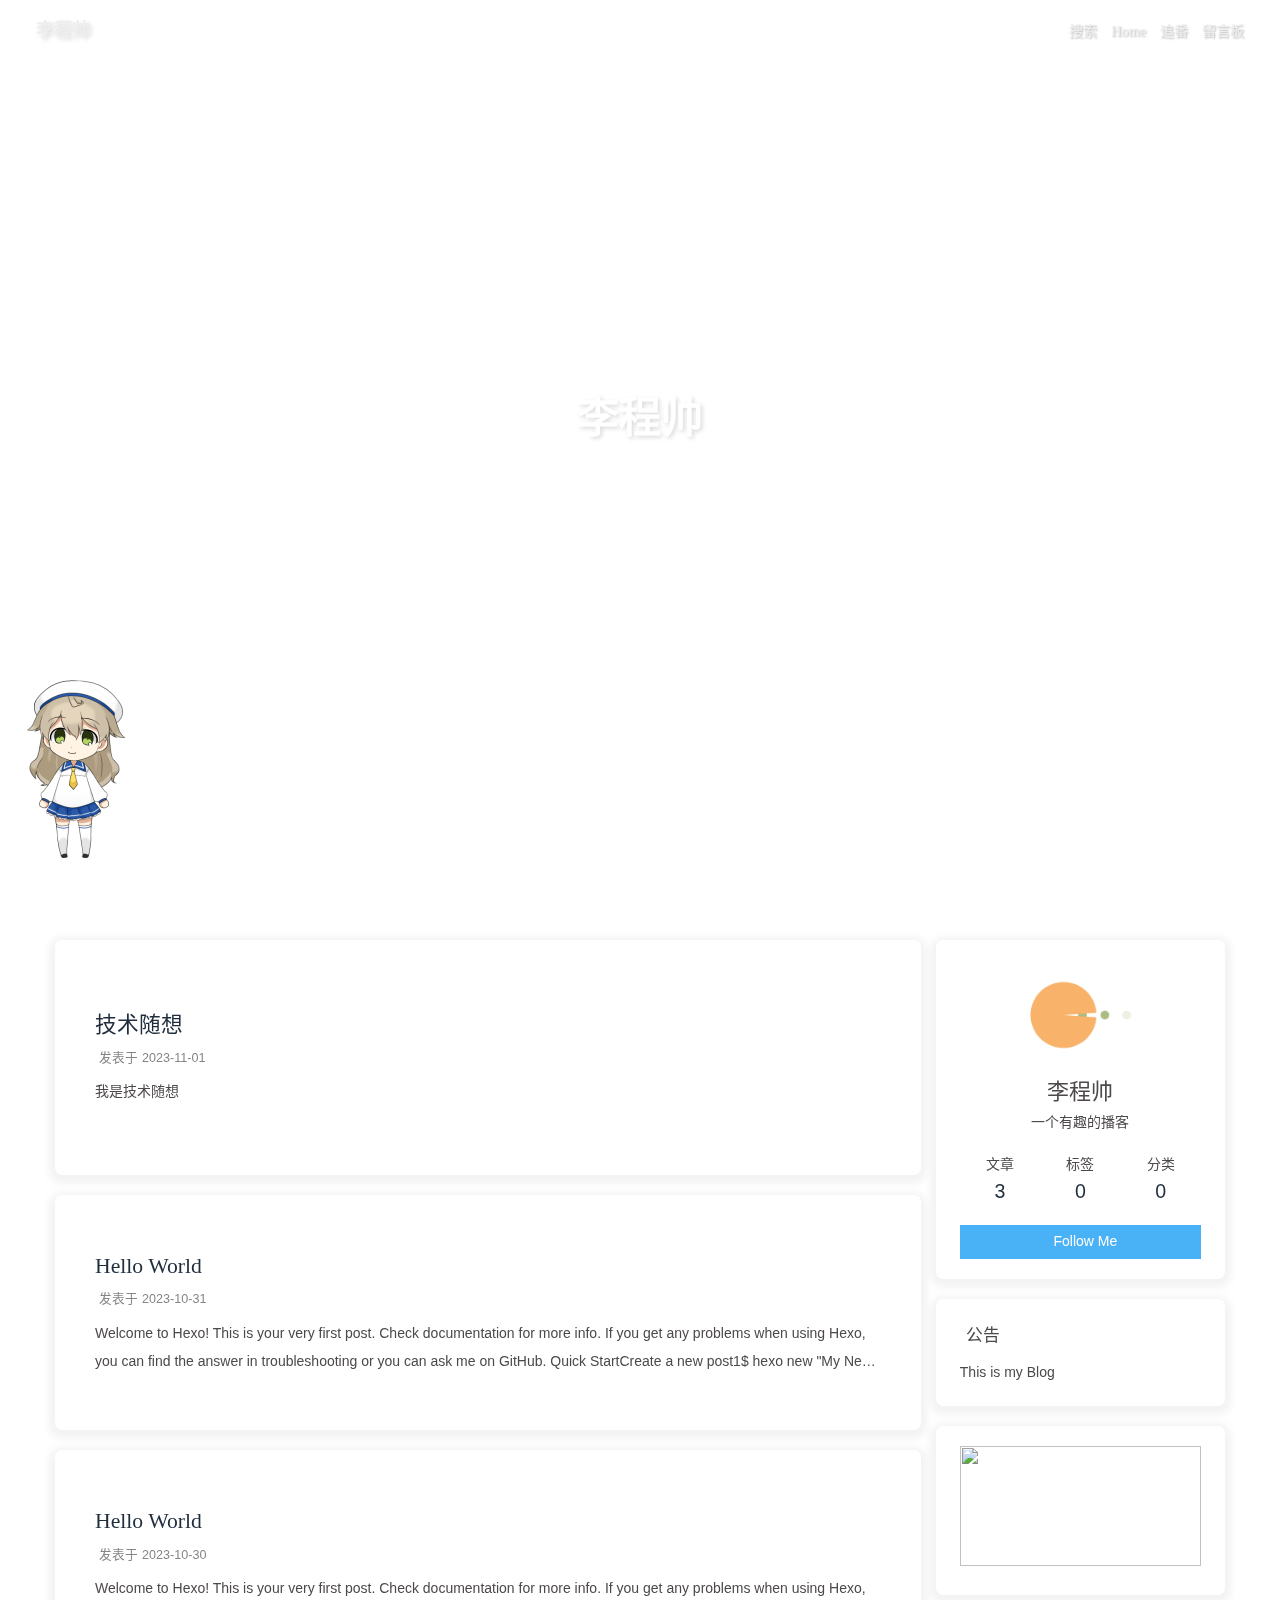
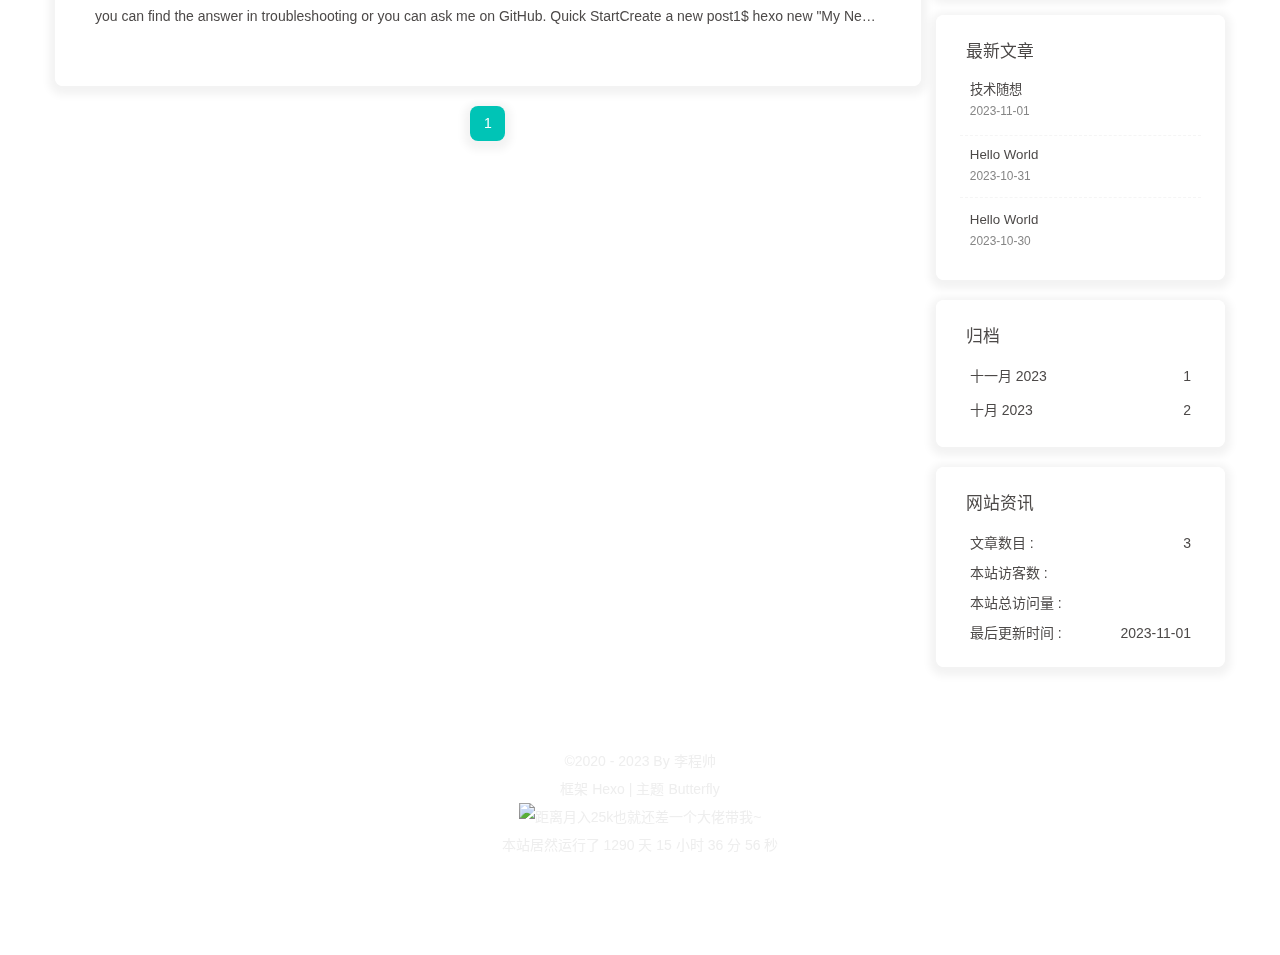
==== commit 810b75cf: "Site updated: 2023-11-01 10:58:13" ====
--- a/index.html
+++ b/index.html
@@ -54,7 +54,7 @@
   isHome: true,
   isHighlightShrink: false,
   isToc: false,
-  postUpdate: '2023-11-01 10:42:16'
+  postUpdate: '2023-11-01 10:54:49'
 }</script><script>(win=>{
       win.saveToLocal = {
         set: (key, value, ttl) => {
@@ -151,8 +151,9 @@
         }
       }
       detectApple()
-    })(window)</script><link rel="stylesheet" href="/css/custom.css" media="defer" onload="this.media='all'"><!-- hexo injector head_end start --><link rel="stylesheet" href="https://cdn.cbd.int/hexo-butterfly-clock-anzhiyu/lib/clock.min.css" /><link rel="stylesheet" href="https://npm.elemecdn.com/anzhiyu-blog@2.0.4/css/runtime/runtime.min.css" media="print" onload="this.media='all'"><link rel="stylesheet" href="https://cdn.cbd.int/hexo-butterfly-tag-plugins-plus@latest/lib/assets/font-awesome-animation.min.css" media="defer" onload="this.media='all'"><link rel="stylesheet" href="https://cdn.cbd.int/hexo-butterfly-tag-plugins-plus@latest/lib/tag_plugins.css" media="defer" onload="this.media='all'"><script src="https://cdn.cbd.int/hexo-butterfly-tag-plugins-plus@latest/lib/assets/carousel-touch.js"></script><link rel="stylesheet" href="https://cdn.cbd.int/hexo-butterfly-wowjs/lib/animate.min.css" media="print" onload="this.media='screen'"><link rel="stylesheet" href="https://cdn.cbd.int/hexo-filter-gitcalendar/lib/gitcalendar.css" media="print" onload="this.media='all'"><!-- hexo injector head_end end --><meta name="generator" content="Hexo 6.3.0"><link rel="alternate" href="/atom.xml" title="李程帅" type="application/atom+xml">
-</head><body><div id="web_bg"></div><div id="sidebar"><div id="menu-mask"></div><div id="sidebar-menus"><div class="avatar-img is-center"><img src="https://i.loli.net/2021/02/24/5O1day2nriDzjSu.png" onerror="onerror=null;src='/img/friend_404.gif'" alt="avatar"/></div><div class="sidebar-site-data site-data is-center"><a href="/archives/"><div class="headline">文章</div><div class="length-num">2</div></a><a href="/tags/"><div class="headline">标签</div><div class="length-num">0</div></a><a href="/categories/"><div class="headline">分类</div><div class="length-num">0</div></a></div><hr class="custom-hr"/><div class="menus_items"><div class="menus_item"><a class="site-page" href="/"><i class="fa-fw fas fa-home"></i><span> Home</span></a></div><div class="menus_item"><a class="site-page" href="/bangumis/index.html"><i class="fa-fw fas fa-home"></i><span> 追番</span></a></div><div class="menus_item"><a class="site-page" href="/comments/"><i class="fa-fw fas fa-envelope"></i><span> 留言板</span></a></div></div></div></div><div class="page" id="body-wrap"><header class="full_page" id="page-header"><nav id="nav"><span id="blog-info"><a href="/" title="李程帅"><span class="site-name">李程帅</span></a></span><div id="menus"><div id="search-button"><a class="site-page social-icon search" href="javascript:void(0);"><i class="fas fa-search fa-fw"></i><span> 搜索</span></a></div><div class="menus_items"><div class="menus_item"><a class="site-page" href="/"><i class="fa-fw fas fa-home"></i><span> Home</span></a></div><div class="menus_item"><a class="site-page" href="/bangumis/index.html"><i class="fa-fw fas fa-home"></i><span> 追番</span></a></div><div class="menus_item"><a class="site-page" href="/comments/"><i class="fa-fw fas fa-envelope"></i><span> 留言板</span></a></div></div><div id="toggle-menu"><a class="site-page" href="javascript:void(0);"><i class="fas fa-bars fa-fw"></i></a></div></div></nav><div id="site-info"><h1 id="site-title">李程帅</h1></div><div id="scroll-down"><i class="fas fa-angle-down scroll-down-effects"></i></div></header><main class="layout" id="content-inner"><div class="recent-posts" id="recent-posts"><div class="recent-post-item"><div class="recent-post-info no-cover"><a class="article-title" href="/posts/4a17b156.html" title="Hello World">Hello World</a><div class="article-meta-wrap"><span class="post-meta-date"><i class="far fa-calendar-alt"></i><span class="article-meta-label">发表于</span><time datetime="2023-10-31T08:25:34.477Z" title="发表于 2023-10-31 16:25:34">2023-10-31</time></span></div><div class="content">Welcome to Hexo! This is your very first post. Check documentation for more info. If you get any problems when using Hexo, you can find the answer in troubleshooting or you can ask me on GitHub.
+    })(window)</script><link rel="stylesheet" href="/css/custom.css" media="defer" onload="this.media='all'"><!-- hexo injector head_end start --><link rel="stylesheet" href="https://cdn.cbd.int/hexo-butterfly-clock-anzhiyu/lib/clock.min.css" /><link rel="stylesheet" href="https://cdn.cbd.int/hexo-butterfly-tag-plugins-plus@latest/lib/assets/font-awesome-animation.min.css" media="defer" onload="this.media='all'"><link rel="stylesheet" href="https://cdn.cbd.int/hexo-butterfly-tag-plugins-plus@latest/lib/tag_plugins.css" media="defer" onload="this.media='all'"><script src="https://cdn.cbd.int/hexo-butterfly-tag-plugins-plus@latest/lib/assets/carousel-touch.js"></script><link rel="stylesheet" href="https://npm.elemecdn.com/anzhiyu-blog@2.0.4/css/runtime/runtime.min.css" media="print" onload="this.media='all'"><link rel="stylesheet" href="https://cdn.cbd.int/hexo-butterfly-wowjs/lib/animate.min.css" media="print" onload="this.media='screen'"><!-- hexo injector head_end end --><meta name="generator" content="Hexo 6.3.0"><link rel="alternate" href="/atom.xml" title="李程帅" type="application/atom+xml">
+</head><body><div id="web_bg"></div><div id="sidebar"><div id="menu-mask"></div><div id="sidebar-menus"><div class="avatar-img is-center"><img src="https://i.loli.net/2021/02/24/5O1day2nriDzjSu.png" onerror="onerror=null;src='/img/friend_404.gif'" alt="avatar"/></div><div class="sidebar-site-data site-data is-center"><a href="/archives/"><div class="headline">文章</div><div class="length-num">3</div></a><a href="/tags/"><div class="headline">标签</div><div class="length-num">0</div></a><a href="/categories/"><div class="headline">分类</div><div class="length-num">0</div></a></div><hr class="custom-hr"/><div class="menus_items"><div class="menus_item"><a class="site-page" href="/"><i class="fa-fw fas fa-home"></i><span> Home</span></a></div><div class="menus_item"><a class="site-page" href="/bangumis/index.html"><i class="fa-fw fas fa-home"></i><span> 追番</span></a></div><div class="menus_item"><a class="site-page" href="/comments/"><i class="fa-fw fas fa-envelope"></i><span> 留言板</span></a></div></div></div></div><div class="page" id="body-wrap"><header class="full_page" id="page-header"><nav id="nav"><span id="blog-info"><a href="/" title="李程帅"><span class="site-name">李程帅</span></a></span><div id="menus"><div id="search-button"><a class="site-page social-icon search" href="javascript:void(0);"><i class="fas fa-search fa-fw"></i><span> 搜索</span></a></div><div class="menus_items"><div class="menus_item"><a class="site-page" href="/"><i class="fa-fw fas fa-home"></i><span> Home</span></a></div><div class="menus_item"><a class="site-page" href="/bangumis/index.html"><i class="fa-fw fas fa-home"></i><span> 追番</span></a></div><div class="menus_item"><a class="site-page" href="/comments/"><i class="fa-fw fas fa-envelope"></i><span> 留言板</span></a></div></div><div id="toggle-menu"><a class="site-page" href="javascript:void(0);"><i class="fas fa-bars fa-fw"></i></a></div></div></nav><div id="site-info"><h1 id="site-title">李程帅</h1></div><div id="scroll-down"><i class="fas fa-angle-down scroll-down-effects"></i></div></header><main class="layout" id="content-inner"><div class="recent-posts" id="recent-posts"><div class="recent-post-item"><div class="recent-post-info no-cover"><a class="article-title" href="/posts/dfb8a81f.html" title="技术随想">技术随想</a><div class="article-meta-wrap"><span class="post-meta-date"><i class="far fa-calendar-alt"></i><span class="article-meta-label">发表于</span><time datetime="2023-11-01T02:50:08.000Z" title="发表于 2023-11-01 10:50:08">2023-11-01</time></span></div><div class="content">我是技术随想
+</div></div></div><div class="recent-post-item"><div class="recent-post-info no-cover"><a class="article-title" href="/posts/4a17b156.html" title="Hello World">Hello World</a><div class="article-meta-wrap"><span class="post-meta-date"><i class="far fa-calendar-alt"></i><span class="article-meta-label">发表于</span><time datetime="2023-10-31T08:25:34.477Z" title="发表于 2023-10-31 16:25:34">2023-10-31</time></span></div><div class="content">Welcome to Hexo! This is your very first post. Check documentation for more info. If you get any problems when using Hexo, you can find the answer in troubleshooting or you can ask me on GitHub.
 Quick StartCreate a new post1$ hexo new &quot;My New Post&quot;
 More info: Writing
 Run server1$ hexo server
@@ -170,7 +171,7 @@
 More info: Generating
 Deploy to remote sites1$ hexo deploy
 More info: Deployment
-</div></div></div><nav id="pagination"><div class="pagination"><span class="page-number current">1</span></div></nav></div><div class="aside-content" id="aside-content"><div class="card-widget card-info"><div class="is-center"><div class="avatar-img"><img src="https://i.loli.net/2021/02/24/5O1day2nriDzjSu.png" onerror="this.onerror=null;this.src='/img/friend_404.gif'" alt="avatar"/></div><div class="author-info__name">李程帅</div><div class="author-info__description">一个有趣的播客</div></div><div class="card-info-data site-data is-center"><a href="/archives/"><div class="headline">文章</div><div class="length-num">2</div></a><a href="/tags/"><div class="headline">标签</div><div class="length-num">0</div></a><a href="/categories/"><div class="headline">分类</div><div class="length-num">0</div></a></div><a id="card-info-btn" target="_blank" rel="noopener" href="https://github.com/xxxxxx"><i class="fab fa-github"></i><span>Follow Me</span></a></div><div class="card-widget card-announcement"><div class="item-headline"><i class="fas fa-bullhorn fa-shake"></i><span>公告</span></div><div class="announcement_content">This is my Blog</div></div><div class="sticky_layout"><div class="card-widget card-recent-post"><div class="item-headline"><i class="fas fa-history"></i><span>最新文章</span></div><div class="aside-list"><div class="aside-list-item no-cover"><div class="content"><a class="title" href="/posts/4a17b156.html" title="Hello World">Hello World</a><time datetime="2023-10-31T08:25:34.477Z" title="发表于 2023-10-31 16:25:34">2023-10-31</time></div></div><div class="aside-list-item no-cover"><div class="content"><a class="title" href="/posts/4a17b156.html" title="Hello World">Hello World</a><time datetime="2023-10-30T07:35:59.766Z" title="发表于 2023-10-30 15:35:59">2023-10-30</time></div></div></div></div><div class="card-widget card-archives"><div class="item-headline"><i class="fas fa-archive"></i><span>归档</span></div><ul class="card-archive-list"><li class="card-archive-list-item"><a class="card-archive-list-link" href="/archives/2023/10/"><span class="card-archive-list-date">十月 2023</span><span class="card-archive-list-count">2</span></a></li></ul></div><div class="card-widget card-webinfo"><div class="item-headline"><i class="fas fa-chart-line"></i><span>网站资讯</span></div><div class="webinfo"><div class="webinfo-item"><div class="item-name">文章数目 :</div><div class="item-count">2</div></div><div class="webinfo-item"><div class="item-name">本站访客数 :</div><div class="item-count" id="busuanzi_value_site_uv"><i class="fa-solid fa-spinner fa-spin"></i></div></div><div class="webinfo-item"><div class="item-name">本站总访问量 :</div><div class="item-count" id="busuanzi_value_site_pv"><i class="fa-solid fa-spinner fa-spin"></i></div></div><div class="webinfo-item"><div class="item-name">最后更新时间 :</div><div class="item-count" id="last-push-date" data-lastPushDate="2023-11-01T02:42:16.725Z"><i class="fa-solid fa-spinner fa-spin"></i></div></div></div></div></div></div></main><footer id="footer"><div id="footer-wrap"><div class="copyright">&copy;2020 - 2023 By 李程帅</div><div class="framework-info"><span>框架 </span><a target="_blank" rel="noopener" href="https://hexo.io">Hexo</a><span class="footer-separator">|</span><span>主题 </span><a target="_blank" rel="noopener" href="https://github.com/jerryc127/hexo-theme-butterfly">Butterfly</a></div></div></footer></div><div id="rightside"><div id="rightside-config-hide"><button id="darkmode" type="button" title="浅色和深色模式转换"><i class="fas fa-adjust"></i></button><button id="hide-aside-btn" type="button" title="单栏和双栏切换"><i class="fas fa-arrows-alt-h"></i></button></div><div id="rightside-config-show"><button id="rightside-config" type="button" title="设置"><i class="fas fa-cog fa-spin"></i></button><button id="go-up" type="button" title="回到顶部"><span class="scroll-percent"></span><i class="fas fa-arrow-up"></i></button></div></div><div><script src="/js/utils.js"></script><script src="/js/main.js"></script><script src="https://cdn.jsdelivr.net/npm/@fancyapps/ui/dist/fancybox/fancybox.umd.min.js"></script><div class="js-pjax"></div><div class="aplayer no-destroy" data-id="8152976493" data-server="netease" data-type="playlist"   data-order="list" data-fixed="true" data-preload="auto" data-autoplay="false" data-mutex="true" ></div><link rel="stylesheet" href="https://cdn.jsdelivr.net/npm/aplayer/dist/APlayer.min.css" media="print" onload="this.media='all'"><script src="https://cdn.jsdelivr.net/npm/aplayer/dist/APlayer.min.js"></script><script src="https://cdn.jsdelivr.net/npm/butterfly-extsrc/metingjs/dist/Meting.min.js"></script><div class="app-refresh" id="app-refresh" style="position: fixed;top: -2.2rem;left: 0;right: 0;z-index: 99999;padding: 0 1rem;font-size: 15px;height: 2.2rem;transition: all 0.3s ease;"><div class="app-refresh-wrap" style=" display: flex;color: #fff;height: 100%;align-items: center;justify-content: center;"><label>✨ 有新文章啦！ 👉</label><a href="javascript:void(0)" onclick="location.reload()"><span style="color: #fff;text-decoration: underline;cursor: pointer;">🍗点击食用🍔</span></a></div></div><script>if ('serviceWorker' in navigator) {
+</div></div></div><nav id="pagination"><div class="pagination"><span class="page-number current">1</span></div></nav></div><div class="aside-content" id="aside-content"><div class="card-widget card-info"><div class="is-center"><div class="avatar-img"><img src="https://i.loli.net/2021/02/24/5O1day2nriDzjSu.png" onerror="this.onerror=null;this.src='/img/friend_404.gif'" alt="avatar"/></div><div class="author-info__name">李程帅</div><div class="author-info__description">一个有趣的播客</div></div><div class="card-info-data site-data is-center"><a href="/archives/"><div class="headline">文章</div><div class="length-num">3</div></a><a href="/tags/"><div class="headline">标签</div><div class="length-num">0</div></a><a href="/categories/"><div class="headline">分类</div><div class="length-num">0</div></a></div><a id="card-info-btn" target="_blank" rel="noopener" href="https://github.com/xxxxxx"><i class="fab fa-github"></i><span>Follow Me</span></a></div><div class="card-widget card-announcement"><div class="item-headline"><i class="fas fa-bullhorn fa-shake"></i><span>公告</span></div><div class="announcement_content">This is my Blog</div></div><div class="sticky_layout"><div class="card-widget card-recent-post"><div class="item-headline"><i class="fas fa-history"></i><span>最新文章</span></div><div class="aside-list"><div class="aside-list-item no-cover"><div class="content"><a class="title" href="/posts/dfb8a81f.html" title="技术随想">技术随想</a><time datetime="2023-11-01T02:50:08.000Z" title="发表于 2023-11-01 10:50:08">2023-11-01</time></div></div><div class="aside-list-item no-cover"><div class="content"><a class="title" href="/posts/4a17b156.html" title="Hello World">Hello World</a><time datetime="2023-10-31T08:25:34.477Z" title="发表于 2023-10-31 16:25:34">2023-10-31</time></div></div><div class="aside-list-item no-cover"><div class="content"><a class="title" href="/posts/4a17b156.html" title="Hello World">Hello World</a><time datetime="2023-10-30T07:35:59.766Z" title="发表于 2023-10-30 15:35:59">2023-10-30</time></div></div></div></div><div class="card-widget card-archives"><div class="item-headline"><i class="fas fa-archive"></i><span>归档</span></div><ul class="card-archive-list"><li class="card-archive-list-item"><a class="card-archive-list-link" href="/archives/2023/11/"><span class="card-archive-list-date">十一月 2023</span><span class="card-archive-list-count">1</span></a></li><li class="card-archive-list-item"><a class="card-archive-list-link" href="/archives/2023/10/"><span class="card-archive-list-date">十月 2023</span><span class="card-archive-list-count">2</span></a></li></ul></div><div class="card-widget card-webinfo"><div class="item-headline"><i class="fas fa-chart-line"></i><span>网站资讯</span></div><div class="webinfo"><div class="webinfo-item"><div class="item-name">文章数目 :</div><div class="item-count">3</div></div><div class="webinfo-item"><div class="item-name">本站访客数 :</div><div class="item-count" id="busuanzi_value_site_uv"><i class="fa-solid fa-spinner fa-spin"></i></div></div><div class="webinfo-item"><div class="item-name">本站总访问量 :</div><div class="item-count" id="busuanzi_value_site_pv"><i class="fa-solid fa-spinner fa-spin"></i></div></div><div class="webinfo-item"><div class="item-name">最后更新时间 :</div><div class="item-count" id="last-push-date" data-lastPushDate="2023-11-01T02:54:49.580Z"><i class="fa-solid fa-spinner fa-spin"></i></div></div></div></div></div></div></main><footer id="footer"><div id="footer-wrap"><div class="copyright">&copy;2020 - 2023 By 李程帅</div><div class="framework-info"><span>框架 </span><a target="_blank" rel="noopener" href="https://hexo.io">Hexo</a><span class="footer-separator">|</span><span>主题 </span><a target="_blank" rel="noopener" href="https://github.com/jerryc127/hexo-theme-butterfly">Butterfly</a></div></div></footer></div><div id="rightside"><div id="rightside-config-hide"><button id="darkmode" type="button" title="浅色和深色模式转换"><i class="fas fa-adjust"></i></button><button id="hide-aside-btn" type="button" title="单栏和双栏切换"><i class="fas fa-arrows-alt-h"></i></button></div><div id="rightside-config-show"><button id="rightside-config" type="button" title="设置"><i class="fas fa-cog fa-spin"></i></button><button id="go-up" type="button" title="回到顶部"><span class="scroll-percent"></span><i class="fas fa-arrow-up"></i></button></div></div><div><script src="/js/utils.js"></script><script src="/js/main.js"></script><script src="https://cdn.jsdelivr.net/npm/@fancyapps/ui/dist/fancybox/fancybox.umd.min.js"></script><div class="js-pjax"></div><div class="aplayer no-destroy" data-id="8152976493" data-server="netease" data-type="playlist"   data-order="list" data-fixed="true" data-preload="auto" data-autoplay="false" data-mutex="true" ></div><link rel="stylesheet" href="https://cdn.jsdelivr.net/npm/aplayer/dist/APlayer.min.css" media="print" onload="this.media='all'"><script src="https://cdn.jsdelivr.net/npm/aplayer/dist/APlayer.min.js"></script><script src="https://cdn.jsdelivr.net/npm/butterfly-extsrc/metingjs/dist/Meting.min.js"></script><div class="app-refresh" id="app-refresh" style="position: fixed;top: -2.2rem;left: 0;right: 0;z-index: 99999;padding: 0 1rem;font-size: 15px;height: 2.2rem;transition: all 0.3s ease;"><div class="app-refresh-wrap" style=" display: flex;color: #fff;height: 100%;align-items: center;justify-content: center;"><label>✨ 有新文章啦！ 👉</label><a href="javascript:void(0)" onclick="location.reload()"><span style="color: #fff;text-decoration: underline;cursor: pointer;">🍗点击食用🍔</span></a></div></div><script>if ('serviceWorker' in navigator) {
 if (navigator.serviceWorker.controller) {
 navigator.serviceWorker.addEventListener('controllerchange', function() {
 showNotification()
@@ -237,7 +238,7 @@
   else if (epage === cpage){
     butterfly_clock_anzhiyu_injector_config();
   }
-  </script><script src="https://widget.qweather.net/simple/static/js/he-simple-common.js?v=2.0"></script><script data-pjax src="https://cdn.cbd.int/hexo-butterfly-clock-anzhiyu/lib/clock.min.js"></script><script data-pjax>
+  </script><script src="https://widget.qweather.net/simple/static/js/he-simple-common.js?v=2.0"></script><script data-pjax src="https://cdn.cbd.int/hexo-butterfly-clock-anzhiyu/lib/clock.min.js"></script><script async src="/js/ali_font.js"></script><script data-pjax>
   function butterfly_footer_beautify_injector_config(){
     var parent_div_git = document.getElementById('footer-wrap');
     var item_html = '<div id="workboard"></div><p id="ghbdages"><a class="github-badge" target="_blank" href="https://hexo.io/" style="margin-inline:5px" data-title="博客框架为Hexo_v5.4.0" title=""><img src="https://img.shields.io/badge/Frame-Hexo-blue?style=flat&amp;logo=hexo" alt=""/></a><a class="github-badge" target="_blank" href="https://butterfly.js.org/" style="margin-inline:5px" data-title="主题版本Butterfly_v4.2.2" title=""><img src="https://img.shields.io/badge/Theme-Butterfly-6513df?style=flat&amp;logo=bitdefender" alt=""/></a><a class="github-badge" target="_blank" href="https://www.jsdelivr.com/" style="margin-inline:5px" data-title="本站使用JsDelivr为静态资源提供CDN加速" title=""><img src="https://img.shields.io/badge/CDN-jsDelivr-orange?style=flat&amp;logo=jsDelivr" alt=""/></a><a class="github-badge" target="_blank" href="https://beian.miit.gov.cn/#/Integrated/index" style="margin-inline:5px" data-title="本站已在湘进行备案" title=""><img src="https://img.shields.io/badge/湘ICP备-2022004213号-e1d492?style=flat&amp;logo=[data-uri]" alt=""/></a><a class="github-badge" target="_blank" href="https://github.com/" style="margin-inline:5px" data-title="本站项目由Github托管" title=""><img src="https://img.shields.io/badge/Source-Github-d021d6?style=flat&amp;logo=GitHub" alt=""/></a><a class="github-badge" target="_blank" href="http://creativecommons.org/licenses/by-nc-sa/4.0/" style="margin-inline:5px" data-title="本站采用知识共享署名-非商业性使用-相同方式共享4.0国际许可协议进行许可" title=""><img src="https://img.shields.io/badge/Copyright-BY--NC--SA%204.0-d42328?style=flat&amp;logo=Claris" alt=""/></a></p>';
@@ -261,7 +262,7 @@
   else if (epage === cpage){
     butterfly_footer_beautify_injector_config();
   }
-  </script><script async src="/js/runtime/runtime.min.js"></script><script async src="/js/ali_font.js"></script><div class="js-pjax"><script async="async">var arr = document.getElementsByClassName('recent-post-item');
+  </script><script async src="/js/runtime/runtime.min.js"></script><div class="js-pjax"><script async="async">var arr = document.getElementsByClassName('recent-post-item');
 for(var i = 0;i<arr.length;i++){
     arr[i].classList.add('wow');
     arr[i].classList.add('animate__zoomIn');
@@ -317,16 +318,4 @@
     arr[i].setAttribute('data-wow-delay', '');
     arr[i].setAttribute('data-wow-offset', '');
     arr[i].setAttribute('data-wow-iteration', '');
-  }</script></div><script defer src="https://cdn.cbd.int/hexo-butterfly-wowjs/lib/wow.min.js"></script><script defer src="https://cdn.cbd.int/hexo-butterfly-wowjs/lib/wow_init.js"></script><script data-pjax src="https://cdn.cbd.int/hexo-filter-gitcalendar/lib/gitcalendar.js"></script><script data-pjax>
-  function gitcalendar_injector_config(){
-      var parent_div_git = document.getElementById('recent-posts');
-      var item_html = '<div class="recent-post-item" id="gitcalendarBar" style="width:100%;height:auto;padding:10px;"><style>#git_container{min-height: 280px}@media screen and (max-width:650px) {#git_container{min-height: 0px}}</style><div id="git_loading" style="width:10%;height:100%;margin:0 auto;display: block;"><svg xmlns="http://www.w3.org/2000/svg" xmlns:xlink="http://www.w3.org/1999/xlink" viewBox="0 0 50 50" style="enable-background:new 0 0 50 50" xml:space="preserve"><path fill="#d0d0d0" d="M25.251,6.461c-10.318,0-18.683,8.365-18.683,18.683h4.068c0-8.071,6.543-14.615,14.615-14.615V6.461z" transform="rotate(275.098 25 25)"><animatetransform attributeType="xml" attributeName="transform" type="rotate" from="0 25 25" to="360 25 25" dur="0.6s" repeatCount="indefinite"></animatetransform></path></svg><style>#git_container{display: none;}</style></div><div id="git_container"></div></div>';
-      parent_div_git.insertAdjacentHTML("afterbegin",item_html)
-      console.log('已挂载gitcalendar')
-      }
-
-    if( document.getElementById('recent-posts') && (location.pathname ==='/'|| '/' ==='all')){
-        gitcalendar_injector_config()
-        GitCalendarInit("https://github.anheyu.com/api?lichengshuai123",['#e4dfd7', '#f9f4dc', '#f7e8aa', '#f7e8aa', '#f8df72', '#fcd217', '#fcc515', '#f28e16', '#fb8b05', '#d85916', '#f43e06'],'lichengshuai123')
-    }
-  </script><!-- hexo injector body_end end --><script src="/live2dw/lib/L2Dwidget.min.js?094cbace49a39548bed64abff5988b05"></script><script>L2Dwidget.init({"tagMode":false,"debug":false,"model":{"jsonPath":"/live2dw/assets/koharu.model.json"},"display":{"position":"left","width":150,"height":300},"mobile":{"show":true},"log":false,"pluginJsPath":"lib/","pluginModelPath":"assets/","pluginRootPath":"live2dw/"});</script></body></html>+  }</script></div><script defer src="https://cdn.cbd.int/hexo-butterfly-wowjs/lib/wow.min.js"></script><script defer src="https://cdn.cbd.int/hexo-butterfly-wowjs/lib/wow_init.js"></script><!-- hexo injector body_end end --><script src="/live2dw/lib/L2Dwidget.min.js?094cbace49a39548bed64abff5988b05"></script><script>L2Dwidget.init({"tagMode":false,"debug":false,"model":{"jsonPath":"/live2dw/assets/koharu.model.json"},"display":{"position":"left","width":150,"height":300},"mobile":{"show":true},"log":false,"pluginJsPath":"lib/","pluginModelPath":"assets/","pluginRootPath":"live2dw/"});</script></body></html>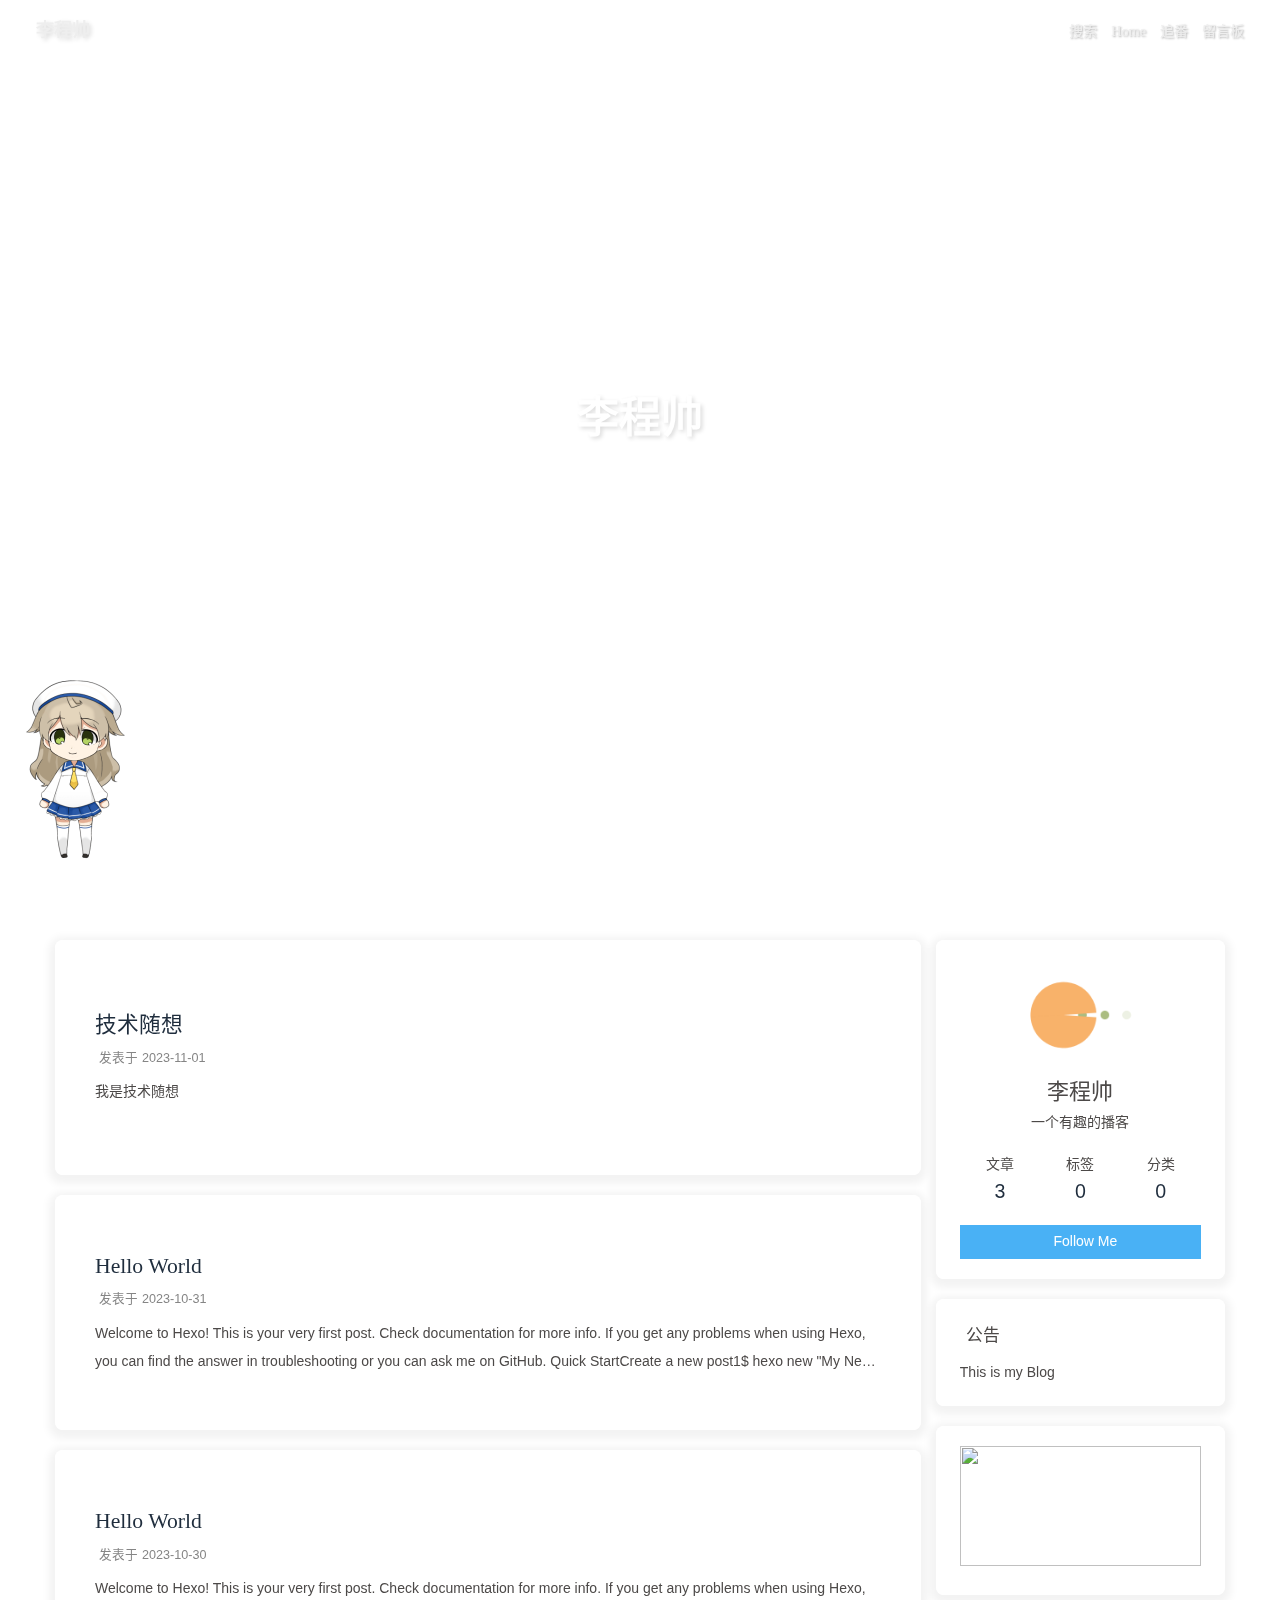
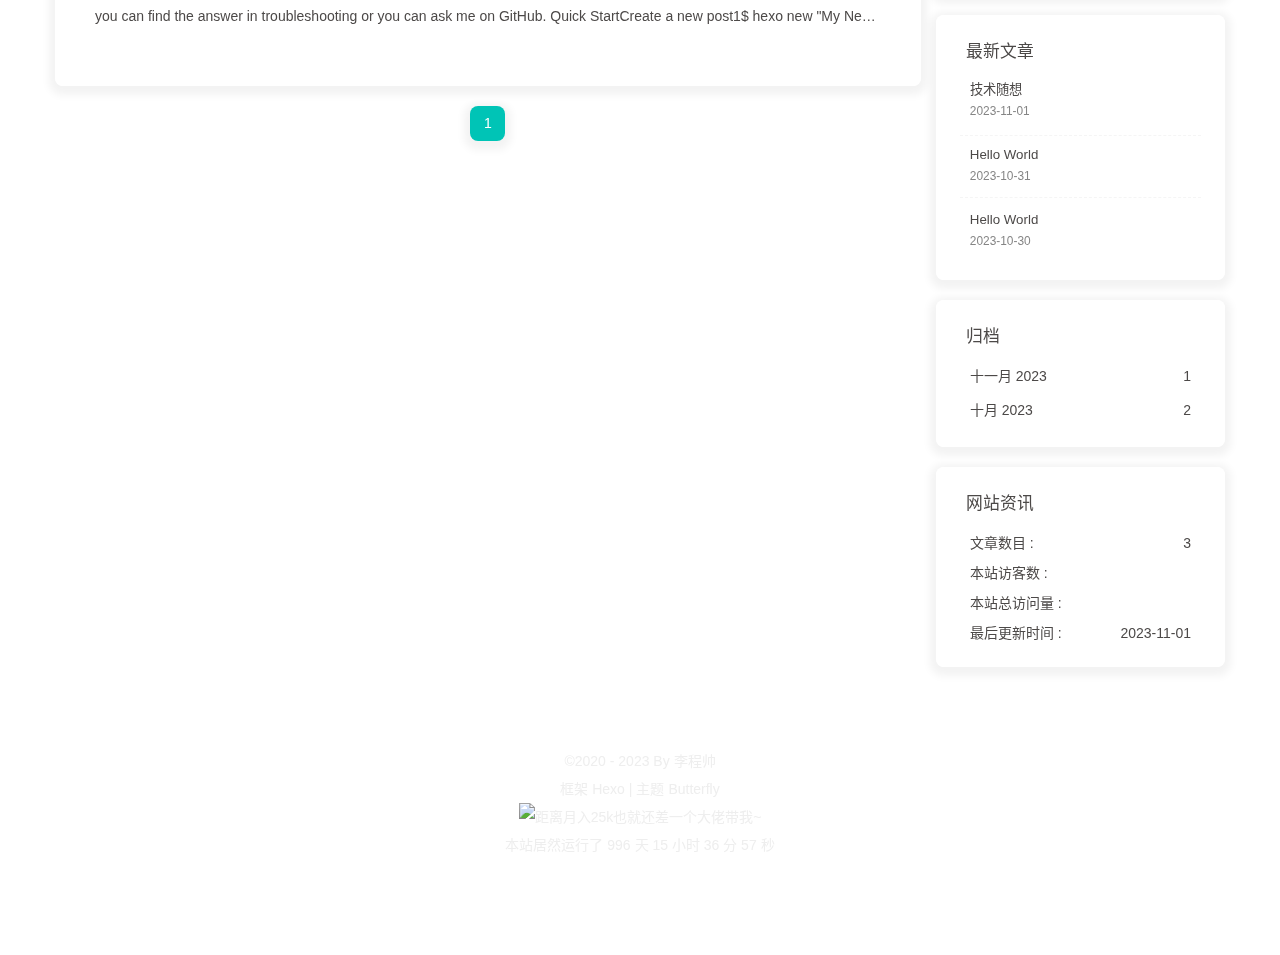
==== commit 8b25d862: "Site updated: 2023-11-01 11:04:30" ====
--- a/index.html
+++ b/index.html
@@ -54,7 +54,7 @@
   isHome: true,
   isHighlightShrink: false,
   isToc: false,
-  postUpdate: '2023-11-01 10:54:49'
+  postUpdate: '2023-11-01 11:03:54'
 }</script><script>(win=>{
       win.saveToLocal = {
         set: (key, value, ttl) => {
@@ -151,7 +151,7 @@
         }
       }
       detectApple()
-    })(window)</script><link rel="stylesheet" href="/css/custom.css" media="defer" onload="this.media='all'"><!-- hexo injector head_end start --><link rel="stylesheet" href="https://cdn.cbd.int/hexo-butterfly-clock-anzhiyu/lib/clock.min.css" /><link rel="stylesheet" href="https://cdn.cbd.int/hexo-butterfly-tag-plugins-plus@latest/lib/assets/font-awesome-animation.min.css" media="defer" onload="this.media='all'"><link rel="stylesheet" href="https://cdn.cbd.int/hexo-butterfly-tag-plugins-plus@latest/lib/tag_plugins.css" media="defer" onload="this.media='all'"><script src="https://cdn.cbd.int/hexo-butterfly-tag-plugins-plus@latest/lib/assets/carousel-touch.js"></script><link rel="stylesheet" href="https://npm.elemecdn.com/anzhiyu-blog@2.0.4/css/runtime/runtime.min.css" media="print" onload="this.media='all'"><link rel="stylesheet" href="https://cdn.cbd.int/hexo-butterfly-wowjs/lib/animate.min.css" media="print" onload="this.media='screen'"><!-- hexo injector head_end end --><meta name="generator" content="Hexo 6.3.0"><link rel="alternate" href="/atom.xml" title="李程帅" type="application/atom+xml">
+    })(window)</script><link rel="stylesheet" href="/css/custom.css" media="defer" onload="this.media='all'"><!-- hexo injector head_end start --><link rel="stylesheet" href="https://cdn.cbd.int/hexo-butterfly-clock-anzhiyu/lib/clock.min.css" /><link rel="stylesheet" href="https://cdn.cbd.int/hexo-butterfly-wowjs/lib/animate.min.css" media="print" onload="this.media='screen'"><link rel="stylesheet" href="https://npm.elemecdn.com/anzhiyu-blog@2.0.4/css/runtime/runtime.min.css" media="print" onload="this.media='all'"><link rel="stylesheet" href="https://cdn.cbd.int/hexo-butterfly-tag-plugins-plus@latest/lib/assets/font-awesome-animation.min.css" media="defer" onload="this.media='all'"><link rel="stylesheet" href="https://cdn.cbd.int/hexo-butterfly-tag-plugins-plus@latest/lib/tag_plugins.css" media="defer" onload="this.media='all'"><script src="https://cdn.cbd.int/hexo-butterfly-tag-plugins-plus@latest/lib/assets/carousel-touch.js"></script><!-- hexo injector head_end end --><meta name="generator" content="Hexo 6.3.0"><link rel="alternate" href="/atom.xml" title="李程帅" type="application/atom+xml">
 </head><body><div id="web_bg"></div><div id="sidebar"><div id="menu-mask"></div><div id="sidebar-menus"><div class="avatar-img is-center"><img src="https://i.loli.net/2021/02/24/5O1day2nriDzjSu.png" onerror="onerror=null;src='/img/friend_404.gif'" alt="avatar"/></div><div class="sidebar-site-data site-data is-center"><a href="/archives/"><div class="headline">文章</div><div class="length-num">3</div></a><a href="/tags/"><div class="headline">标签</div><div class="length-num">0</div></a><a href="/categories/"><div class="headline">分类</div><div class="length-num">0</div></a></div><hr class="custom-hr"/><div class="menus_items"><div class="menus_item"><a class="site-page" href="/"><i class="fa-fw fas fa-home"></i><span> Home</span></a></div><div class="menus_item"><a class="site-page" href="/bangumis/index.html"><i class="fa-fw fas fa-home"></i><span> 追番</span></a></div><div class="menus_item"><a class="site-page" href="/comments/"><i class="fa-fw fas fa-envelope"></i><span> 留言板</span></a></div></div></div></div><div class="page" id="body-wrap"><header class="full_page" id="page-header"><nav id="nav"><span id="blog-info"><a href="/" title="李程帅"><span class="site-name">李程帅</span></a></span><div id="menus"><div id="search-button"><a class="site-page social-icon search" href="javascript:void(0);"><i class="fas fa-search fa-fw"></i><span> 搜索</span></a></div><div class="menus_items"><div class="menus_item"><a class="site-page" href="/"><i class="fa-fw fas fa-home"></i><span> Home</span></a></div><div class="menus_item"><a class="site-page" href="/bangumis/index.html"><i class="fa-fw fas fa-home"></i><span> 追番</span></a></div><div class="menus_item"><a class="site-page" href="/comments/"><i class="fa-fw fas fa-envelope"></i><span> 留言板</span></a></div></div><div id="toggle-menu"><a class="site-page" href="javascript:void(0);"><i class="fas fa-bars fa-fw"></i></a></div></div></nav><div id="site-info"><h1 id="site-title">李程帅</h1></div><div id="scroll-down"><i class="fas fa-angle-down scroll-down-effects"></i></div></header><main class="layout" id="content-inner"><div class="recent-posts" id="recent-posts"><div class="recent-post-item"><div class="recent-post-info no-cover"><a class="article-title" href="/posts/dfb8a81f.html" title="技术随想">技术随想</a><div class="article-meta-wrap"><span class="post-meta-date"><i class="far fa-calendar-alt"></i><span class="article-meta-label">发表于</span><time datetime="2023-11-01T02:50:08.000Z" title="发表于 2023-11-01 10:50:08">2023-11-01</time></span></div><div class="content">我是技术随想
 </div></div></div><div class="recent-post-item"><div class="recent-post-info no-cover"><a class="article-title" href="/posts/4a17b156.html" title="Hello World">Hello World</a><div class="article-meta-wrap"><span class="post-meta-date"><i class="far fa-calendar-alt"></i><span class="article-meta-label">发表于</span><time datetime="2023-10-31T08:25:34.477Z" title="发表于 2023-10-31 16:25:34">2023-10-31</time></span></div><div class="content">Welcome to Hexo! This is your very first post. Check documentation for more info. If you get any problems when using Hexo, you can find the answer in troubleshooting or you can ask me on GitHub.
 Quick StartCreate a new post1$ hexo new &quot;My New Post&quot;
@@ -171,7 +171,7 @@
 More info: Generating
 Deploy to remote sites1$ hexo deploy
 More info: Deployment
-</div></div></div><nav id="pagination"><div class="pagination"><span class="page-number current">1</span></div></nav></div><div class="aside-content" id="aside-content"><div class="card-widget card-info"><div class="is-center"><div class="avatar-img"><img src="https://i.loli.net/2021/02/24/5O1day2nriDzjSu.png" onerror="this.onerror=null;this.src='/img/friend_404.gif'" alt="avatar"/></div><div class="author-info__name">李程帅</div><div class="author-info__description">一个有趣的播客</div></div><div class="card-info-data site-data is-center"><a href="/archives/"><div class="headline">文章</div><div class="length-num">3</div></a><a href="/tags/"><div class="headline">标签</div><div class="length-num">0</div></a><a href="/categories/"><div class="headline">分类</div><div class="length-num">0</div></a></div><a id="card-info-btn" target="_blank" rel="noopener" href="https://github.com/xxxxxx"><i class="fab fa-github"></i><span>Follow Me</span></a></div><div class="card-widget card-announcement"><div class="item-headline"><i class="fas fa-bullhorn fa-shake"></i><span>公告</span></div><div class="announcement_content">This is my Blog</div></div><div class="sticky_layout"><div class="card-widget card-recent-post"><div class="item-headline"><i class="fas fa-history"></i><span>最新文章</span></div><div class="aside-list"><div class="aside-list-item no-cover"><div class="content"><a class="title" href="/posts/dfb8a81f.html" title="技术随想">技术随想</a><time datetime="2023-11-01T02:50:08.000Z" title="发表于 2023-11-01 10:50:08">2023-11-01</time></div></div><div class="aside-list-item no-cover"><div class="content"><a class="title" href="/posts/4a17b156.html" title="Hello World">Hello World</a><time datetime="2023-10-31T08:25:34.477Z" title="发表于 2023-10-31 16:25:34">2023-10-31</time></div></div><div class="aside-list-item no-cover"><div class="content"><a class="title" href="/posts/4a17b156.html" title="Hello World">Hello World</a><time datetime="2023-10-30T07:35:59.766Z" title="发表于 2023-10-30 15:35:59">2023-10-30</time></div></div></div></div><div class="card-widget card-archives"><div class="item-headline"><i class="fas fa-archive"></i><span>归档</span></div><ul class="card-archive-list"><li class="card-archive-list-item"><a class="card-archive-list-link" href="/archives/2023/11/"><span class="card-archive-list-date">十一月 2023</span><span class="card-archive-list-count">1</span></a></li><li class="card-archive-list-item"><a class="card-archive-list-link" href="/archives/2023/10/"><span class="card-archive-list-date">十月 2023</span><span class="card-archive-list-count">2</span></a></li></ul></div><div class="card-widget card-webinfo"><div class="item-headline"><i class="fas fa-chart-line"></i><span>网站资讯</span></div><div class="webinfo"><div class="webinfo-item"><div class="item-name">文章数目 :</div><div class="item-count">3</div></div><div class="webinfo-item"><div class="item-name">本站访客数 :</div><div class="item-count" id="busuanzi_value_site_uv"><i class="fa-solid fa-spinner fa-spin"></i></div></div><div class="webinfo-item"><div class="item-name">本站总访问量 :</div><div class="item-count" id="busuanzi_value_site_pv"><i class="fa-solid fa-spinner fa-spin"></i></div></div><div class="webinfo-item"><div class="item-name">最后更新时间 :</div><div class="item-count" id="last-push-date" data-lastPushDate="2023-11-01T02:54:49.580Z"><i class="fa-solid fa-spinner fa-spin"></i></div></div></div></div></div></div></main><footer id="footer"><div id="footer-wrap"><div class="copyright">&copy;2020 - 2023 By 李程帅</div><div class="framework-info"><span>框架 </span><a target="_blank" rel="noopener" href="https://hexo.io">Hexo</a><span class="footer-separator">|</span><span>主题 </span><a target="_blank" rel="noopener" href="https://github.com/jerryc127/hexo-theme-butterfly">Butterfly</a></div></div></footer></div><div id="rightside"><div id="rightside-config-hide"><button id="darkmode" type="button" title="浅色和深色模式转换"><i class="fas fa-adjust"></i></button><button id="hide-aside-btn" type="button" title="单栏和双栏切换"><i class="fas fa-arrows-alt-h"></i></button></div><div id="rightside-config-show"><button id="rightside-config" type="button" title="设置"><i class="fas fa-cog fa-spin"></i></button><button id="go-up" type="button" title="回到顶部"><span class="scroll-percent"></span><i class="fas fa-arrow-up"></i></button></div></div><div><script src="/js/utils.js"></script><script src="/js/main.js"></script><script src="https://cdn.jsdelivr.net/npm/@fancyapps/ui/dist/fancybox/fancybox.umd.min.js"></script><div class="js-pjax"></div><div class="aplayer no-destroy" data-id="8152976493" data-server="netease" data-type="playlist"   data-order="list" data-fixed="true" data-preload="auto" data-autoplay="false" data-mutex="true" ></div><link rel="stylesheet" href="https://cdn.jsdelivr.net/npm/aplayer/dist/APlayer.min.css" media="print" onload="this.media='all'"><script src="https://cdn.jsdelivr.net/npm/aplayer/dist/APlayer.min.js"></script><script src="https://cdn.jsdelivr.net/npm/butterfly-extsrc/metingjs/dist/Meting.min.js"></script><div class="app-refresh" id="app-refresh" style="position: fixed;top: -2.2rem;left: 0;right: 0;z-index: 99999;padding: 0 1rem;font-size: 15px;height: 2.2rem;transition: all 0.3s ease;"><div class="app-refresh-wrap" style=" display: flex;color: #fff;height: 100%;align-items: center;justify-content: center;"><label>✨ 有新文章啦！ 👉</label><a href="javascript:void(0)" onclick="location.reload()"><span style="color: #fff;text-decoration: underline;cursor: pointer;">🍗点击食用🍔</span></a></div></div><script>if ('serviceWorker' in navigator) {
+</div></div></div><nav id="pagination"><div class="pagination"><span class="page-number current">1</span></div></nav></div><div class="aside-content" id="aside-content"><div class="card-widget card-info"><div class="is-center"><div class="avatar-img"><img src="https://i.loli.net/2021/02/24/5O1day2nriDzjSu.png" onerror="this.onerror=null;this.src='/img/friend_404.gif'" alt="avatar"/></div><div class="author-info__name">李程帅</div><div class="author-info__description">一个有趣的播客</div></div><div class="card-info-data site-data is-center"><a href="/archives/"><div class="headline">文章</div><div class="length-num">3</div></a><a href="/tags/"><div class="headline">标签</div><div class="length-num">0</div></a><a href="/categories/"><div class="headline">分类</div><div class="length-num">0</div></a></div><a id="card-info-btn" target="_blank" rel="noopener" href="https://github.com/xxxxxx"><i class="fab fa-github"></i><span>Follow Me</span></a></div><div class="card-widget card-announcement"><div class="item-headline"><i class="fas fa-bullhorn fa-shake"></i><span>公告</span></div><div class="announcement_content">This is my Blog</div></div><div class="sticky_layout"><div class="card-widget card-recent-post"><div class="item-headline"><i class="fas fa-history"></i><span>最新文章</span></div><div class="aside-list"><div class="aside-list-item no-cover"><div class="content"><a class="title" href="/posts/dfb8a81f.html" title="技术随想">技术随想</a><time datetime="2023-11-01T02:50:08.000Z" title="发表于 2023-11-01 10:50:08">2023-11-01</time></div></div><div class="aside-list-item no-cover"><div class="content"><a class="title" href="/posts/4a17b156.html" title="Hello World">Hello World</a><time datetime="2023-10-31T08:25:34.477Z" title="发表于 2023-10-31 16:25:34">2023-10-31</time></div></div><div class="aside-list-item no-cover"><div class="content"><a class="title" href="/posts/4a17b156.html" title="Hello World">Hello World</a><time datetime="2023-10-30T07:35:59.766Z" title="发表于 2023-10-30 15:35:59">2023-10-30</time></div></div></div></div><div class="card-widget card-archives"><div class="item-headline"><i class="fas fa-archive"></i><span>归档</span></div><ul class="card-archive-list"><li class="card-archive-list-item"><a class="card-archive-list-link" href="/archives/2023/11/"><span class="card-archive-list-date">十一月 2023</span><span class="card-archive-list-count">1</span></a></li><li class="card-archive-list-item"><a class="card-archive-list-link" href="/archives/2023/10/"><span class="card-archive-list-date">十月 2023</span><span class="card-archive-list-count">2</span></a></li></ul></div><div class="card-widget card-webinfo"><div class="item-headline"><i class="fas fa-chart-line"></i><span>网站资讯</span></div><div class="webinfo"><div class="webinfo-item"><div class="item-name">文章数目 :</div><div class="item-count">3</div></div><div class="webinfo-item"><div class="item-name">本站访客数 :</div><div class="item-count" id="busuanzi_value_site_uv"><i class="fa-solid fa-spinner fa-spin"></i></div></div><div class="webinfo-item"><div class="item-name">本站总访问量 :</div><div class="item-count" id="busuanzi_value_site_pv"><i class="fa-solid fa-spinner fa-spin"></i></div></div><div class="webinfo-item"><div class="item-name">最后更新时间 :</div><div class="item-count" id="last-push-date" data-lastPushDate="2023-11-01T03:03:54.539Z"><i class="fa-solid fa-spinner fa-spin"></i></div></div></div></div></div></div></main><footer id="footer"><div id="footer-wrap"><div class="copyright">&copy;2020 - 2023 By 李程帅</div><div class="framework-info"><span>框架 </span><a target="_blank" rel="noopener" href="https://hexo.io">Hexo</a><span class="footer-separator">|</span><span>主题 </span><a target="_blank" rel="noopener" href="https://github.com/jerryc127/hexo-theme-butterfly">Butterfly</a></div></div></footer></div><div id="rightside"><div id="rightside-config-hide"><button id="darkmode" type="button" title="浅色和深色模式转换"><i class="fas fa-adjust"></i></button><button id="hide-aside-btn" type="button" title="单栏和双栏切换"><i class="fas fa-arrows-alt-h"></i></button></div><div id="rightside-config-show"><button id="rightside-config" type="button" title="设置"><i class="fas fa-cog fa-spin"></i></button><button id="go-up" type="button" title="回到顶部"><span class="scroll-percent"></span><i class="fas fa-arrow-up"></i></button></div></div><div><script src="/js/utils.js"></script><script src="/js/main.js"></script><script src="https://cdn.jsdelivr.net/npm/@fancyapps/ui/dist/fancybox/fancybox.umd.min.js"></script><div class="js-pjax"></div><div class="aplayer no-destroy" data-id="8152976493" data-server="netease" data-type="playlist"   data-order="list" data-fixed="true" data-preload="auto" data-autoplay="false" data-mutex="true" ></div><link rel="stylesheet" href="https://cdn.jsdelivr.net/npm/aplayer/dist/APlayer.min.css" media="print" onload="this.media='all'"><script src="https://cdn.jsdelivr.net/npm/aplayer/dist/APlayer.min.js"></script><script src="https://cdn.jsdelivr.net/npm/butterfly-extsrc/metingjs/dist/Meting.min.js"></script><div class="app-refresh" id="app-refresh" style="position: fixed;top: -2.2rem;left: 0;right: 0;z-index: 99999;padding: 0 1rem;font-size: 15px;height: 2.2rem;transition: all 0.3s ease;"><div class="app-refresh-wrap" style=" display: flex;color: #fff;height: 100%;align-items: center;justify-content: center;"><label>✨ 有新文章啦！ 👉</label><a href="javascript:void(0)" onclick="location.reload()"><span style="color: #fff;text-decoration: underline;cursor: pointer;">🍗点击食用🍔</span></a></div></div><script>if ('serviceWorker' in navigator) {
 if (navigator.serviceWorker.controller) {
 navigator.serviceWorker.addEventListener('controllerchange', function() {
 showNotification()
@@ -238,7 +238,63 @@
   else if (epage === cpage){
     butterfly_clock_anzhiyu_injector_config();
   }
-  </script><script src="https://widget.qweather.net/simple/static/js/he-simple-common.js?v=2.0"></script><script data-pjax src="https://cdn.cbd.int/hexo-butterfly-clock-anzhiyu/lib/clock.min.js"></script><script async src="/js/ali_font.js"></script><script data-pjax>
+  </script><script src="https://widget.qweather.net/simple/static/js/he-simple-common.js?v=2.0"></script><script data-pjax src="https://cdn.cbd.int/hexo-butterfly-clock-anzhiyu/lib/clock.min.js"></script><div class="js-pjax"><script async="async">var arr = document.getElementsByClassName('recent-post-item');
+for(var i = 0;i<arr.length;i++){
+    arr[i].classList.add('wow');
+    arr[i].classList.add('animate__zoomIn');
+    arr[i].setAttribute('data-wow-duration', '1.5s');
+    arr[i].setAttribute('data-wow-delay', '200ms');
+    arr[i].setAttribute('data-wow-offset', '30');
+    arr[i].setAttribute('data-wow-iteration', '1');
+  }</script><script async="async">var arr = document.getElementsByClassName('card-widget');
+for(var i = 0;i<arr.length;i++){
+    arr[i].classList.add('wow');
+    arr[i].classList.add('animate__zoomIn');
+    arr[i].setAttribute('data-wow-duration', '');
+    arr[i].setAttribute('data-wow-delay', '200ms');
+    arr[i].setAttribute('data-wow-offset', '');
+    arr[i].setAttribute('data-wow-iteration', '');
+  }</script><script async="async">var arr = document.getElementsByClassName('flink-list-card');
+for(var i = 0;i<arr.length;i++){
+    arr[i].classList.add('wow');
+    arr[i].classList.add('animate__flipInY');
+    arr[i].setAttribute('data-wow-duration', '3s');
+    arr[i].setAttribute('data-wow-delay', '');
+    arr[i].setAttribute('data-wow-offset', '');
+    arr[i].setAttribute('data-wow-iteration', '');
+  }</script><script async="async">var arr = document.getElementsByClassName('flink-list-card');
+for(var i = 0;i<arr.length;i++){
+    arr[i].classList.add('wow');
+    arr[i].classList.add('animate__animated');
+    arr[i].setAttribute('data-wow-duration', '3s');
+    arr[i].setAttribute('data-wow-delay', '');
+    arr[i].setAttribute('data-wow-offset', '');
+    arr[i].setAttribute('data-wow-iteration', '');
+  }</script><script async="async">var arr = document.getElementsByClassName('article-sort-item');
+for(var i = 0;i<arr.length;i++){
+    arr[i].classList.add('wow');
+    arr[i].classList.add('animate__slideInRight');
+    arr[i].setAttribute('data-wow-duration', '1.5s');
+    arr[i].setAttribute('data-wow-delay', '');
+    arr[i].setAttribute('data-wow-offset', '');
+    arr[i].setAttribute('data-wow-iteration', '');
+  }</script><script async="async">var arr = document.getElementsByClassName('site-card');
+for(var i = 0;i<arr.length;i++){
+    arr[i].classList.add('wow');
+    arr[i].classList.add('animate__flipInY');
+    arr[i].setAttribute('data-wow-duration', '3s');
+    arr[i].setAttribute('data-wow-delay', '');
+    arr[i].setAttribute('data-wow-offset', '');
+    arr[i].setAttribute('data-wow-iteration', '');
+  }</script><script async="async">var arr = document.getElementsByClassName('site-card');
+for(var i = 0;i<arr.length;i++){
+    arr[i].classList.add('wow');
+    arr[i].classList.add('animate__animated');
+    arr[i].setAttribute('data-wow-duration', '3s');
+    arr[i].setAttribute('data-wow-delay', '');
+    arr[i].setAttribute('data-wow-offset', '');
+    arr[i].setAttribute('data-wow-iteration', '');
+  }</script></div><script defer src="https://cdn.cbd.int/hexo-butterfly-wowjs/lib/wow.min.js"></script><script defer src="https://cdn.cbd.int/hexo-butterfly-wowjs/lib/wow_init.js"></script><script data-pjax>
   function butterfly_footer_beautify_injector_config(){
     var parent_div_git = document.getElementById('footer-wrap');
     var item_html = '<div id="workboard"></div><p id="ghbdages"><a class="github-badge" target="_blank" href="https://hexo.io/" style="margin-inline:5px" data-title="博客框架为Hexo_v5.4.0" title=""><img src="https://img.shields.io/badge/Frame-Hexo-blue?style=flat&amp;logo=hexo" alt=""/></a><a class="github-badge" target="_blank" href="https://butterfly.js.org/" style="margin-inline:5px" data-title="主题版本Butterfly_v4.2.2" title=""><img src="https://img.shields.io/badge/Theme-Butterfly-6513df?style=flat&amp;logo=bitdefender" alt=""/></a><a class="github-badge" target="_blank" href="https://www.jsdelivr.com/" style="margin-inline:5px" data-title="本站使用JsDelivr为静态资源提供CDN加速" title=""><img src="https://img.shields.io/badge/CDN-jsDelivr-orange?style=flat&amp;logo=jsDelivr" alt=""/></a><a class="github-badge" target="_blank" href="https://beian.miit.gov.cn/#/Integrated/index" style="margin-inline:5px" data-title="本站已在湘进行备案" title=""><img src="https://img.shields.io/badge/湘ICP备-2022004213号-e1d492?style=flat&amp;logo=[data-uri]" alt=""/></a><a class="github-badge" target="_blank" href="https://github.com/" style="margin-inline:5px" data-title="本站项目由Github托管" title=""><img src="https://img.shields.io/badge/Source-Github-d021d6?style=flat&amp;logo=GitHub" alt=""/></a><a class="github-badge" target="_blank" href="http://creativecommons.org/licenses/by-nc-sa/4.0/" style="margin-inline:5px" data-title="本站采用知识共享署名-非商业性使用-相同方式共享4.0国际许可协议进行许可" title=""><img src="https://img.shields.io/badge/Copyright-BY--NC--SA%204.0-d42328?style=flat&amp;logo=Claris" alt=""/></a></p>';
@@ -262,60 +318,4 @@
   else if (epage === cpage){
     butterfly_footer_beautify_injector_config();
   }
-  </script><script async src="/js/runtime/runtime.min.js"></script><div class="js-pjax"><script async="async">var arr = document.getElementsByClassName('recent-post-item');
-for(var i = 0;i<arr.length;i++){
-    arr[i].classList.add('wow');
-    arr[i].classList.add('animate__zoomIn');
-    arr[i].setAttribute('data-wow-duration', '1.5s');
-    arr[i].setAttribute('data-wow-delay', '200ms');
-    arr[i].setAttribute('data-wow-offset', '30');
-    arr[i].setAttribute('data-wow-iteration', '1');
-  }</script><script async="async">var arr = document.getElementsByClassName('card-widget');
-for(var i = 0;i<arr.length;i++){
-    arr[i].classList.add('wow');
-    arr[i].classList.add('animate__zoomIn');
-    arr[i].setAttribute('data-wow-duration', '');
-    arr[i].setAttribute('data-wow-delay', '200ms');
-    arr[i].setAttribute('data-wow-offset', '');
-    arr[i].setAttribute('data-wow-iteration', '');
-  }</script><script async="async">var arr = document.getElementsByClassName('flink-list-card');
-for(var i = 0;i<arr.length;i++){
-    arr[i].classList.add('wow');
-    arr[i].classList.add('animate__flipInY');
-    arr[i].setAttribute('data-wow-duration', '3s');
-    arr[i].setAttribute('data-wow-delay', '');
-    arr[i].setAttribute('data-wow-offset', '');
-    arr[i].setAttribute('data-wow-iteration', '');
-  }</script><script async="async">var arr = document.getElementsByClassName('flink-list-card');
-for(var i = 0;i<arr.length;i++){
-    arr[i].classList.add('wow');
-    arr[i].classList.add('animate__animated');
-    arr[i].setAttribute('data-wow-duration', '3s');
-    arr[i].setAttribute('data-wow-delay', '');
-    arr[i].setAttribute('data-wow-offset', '');
-    arr[i].setAttribute('data-wow-iteration', '');
-  }</script><script async="async">var arr = document.getElementsByClassName('article-sort-item');
-for(var i = 0;i<arr.length;i++){
-    arr[i].classList.add('wow');
-    arr[i].classList.add('animate__slideInRight');
-    arr[i].setAttribute('data-wow-duration', '1.5s');
-    arr[i].setAttribute('data-wow-delay', '');
-    arr[i].setAttribute('data-wow-offset', '');
-    arr[i].setAttribute('data-wow-iteration', '');
-  }</script><script async="async">var arr = document.getElementsByClassName('site-card');
-for(var i = 0;i<arr.length;i++){
-    arr[i].classList.add('wow');
-    arr[i].classList.add('animate__flipInY');
-    arr[i].setAttribute('data-wow-duration', '3s');
-    arr[i].setAttribute('data-wow-delay', '');
-    arr[i].setAttribute('data-wow-offset', '');
-    arr[i].setAttribute('data-wow-iteration', '');
-  }</script><script async="async">var arr = document.getElementsByClassName('site-card');
-for(var i = 0;i<arr.length;i++){
-    arr[i].classList.add('wow');
-    arr[i].classList.add('animate__animated');
-    arr[i].setAttribute('data-wow-duration', '3s');
-    arr[i].setAttribute('data-wow-delay', '');
-    arr[i].setAttribute('data-wow-offset', '');
-    arr[i].setAttribute('data-wow-iteration', '');
-  }</script></div><script defer src="https://cdn.cbd.int/hexo-butterfly-wowjs/lib/wow.min.js"></script><script defer src="https://cdn.cbd.int/hexo-butterfly-wowjs/lib/wow_init.js"></script><!-- hexo injector body_end end --><script src="/live2dw/lib/L2Dwidget.min.js?094cbace49a39548bed64abff5988b05"></script><script>L2Dwidget.init({"tagMode":false,"debug":false,"model":{"jsonPath":"/live2dw/assets/koharu.model.json"},"display":{"position":"left","width":150,"height":300},"mobile":{"show":true},"log":false,"pluginJsPath":"lib/","pluginModelPath":"assets/","pluginRootPath":"live2dw/"});</script></body></html>+  </script><script async src="/js/runtime/runtime.min.js"></script><script async src="/js/ali_font.js"></script><!-- hexo injector body_end end --><script src="/live2dw/lib/L2Dwidget.min.js?094cbace49a39548bed64abff5988b05"></script><script>L2Dwidget.init({"tagMode":false,"debug":false,"model":{"jsonPath":"/live2dw/assets/koharu.model.json"},"display":{"position":"left","width":150,"height":300},"mobile":{"show":true},"log":false,"pluginJsPath":"lib/","pluginModelPath":"assets/","pluginRootPath":"live2dw/"});</script></body></html>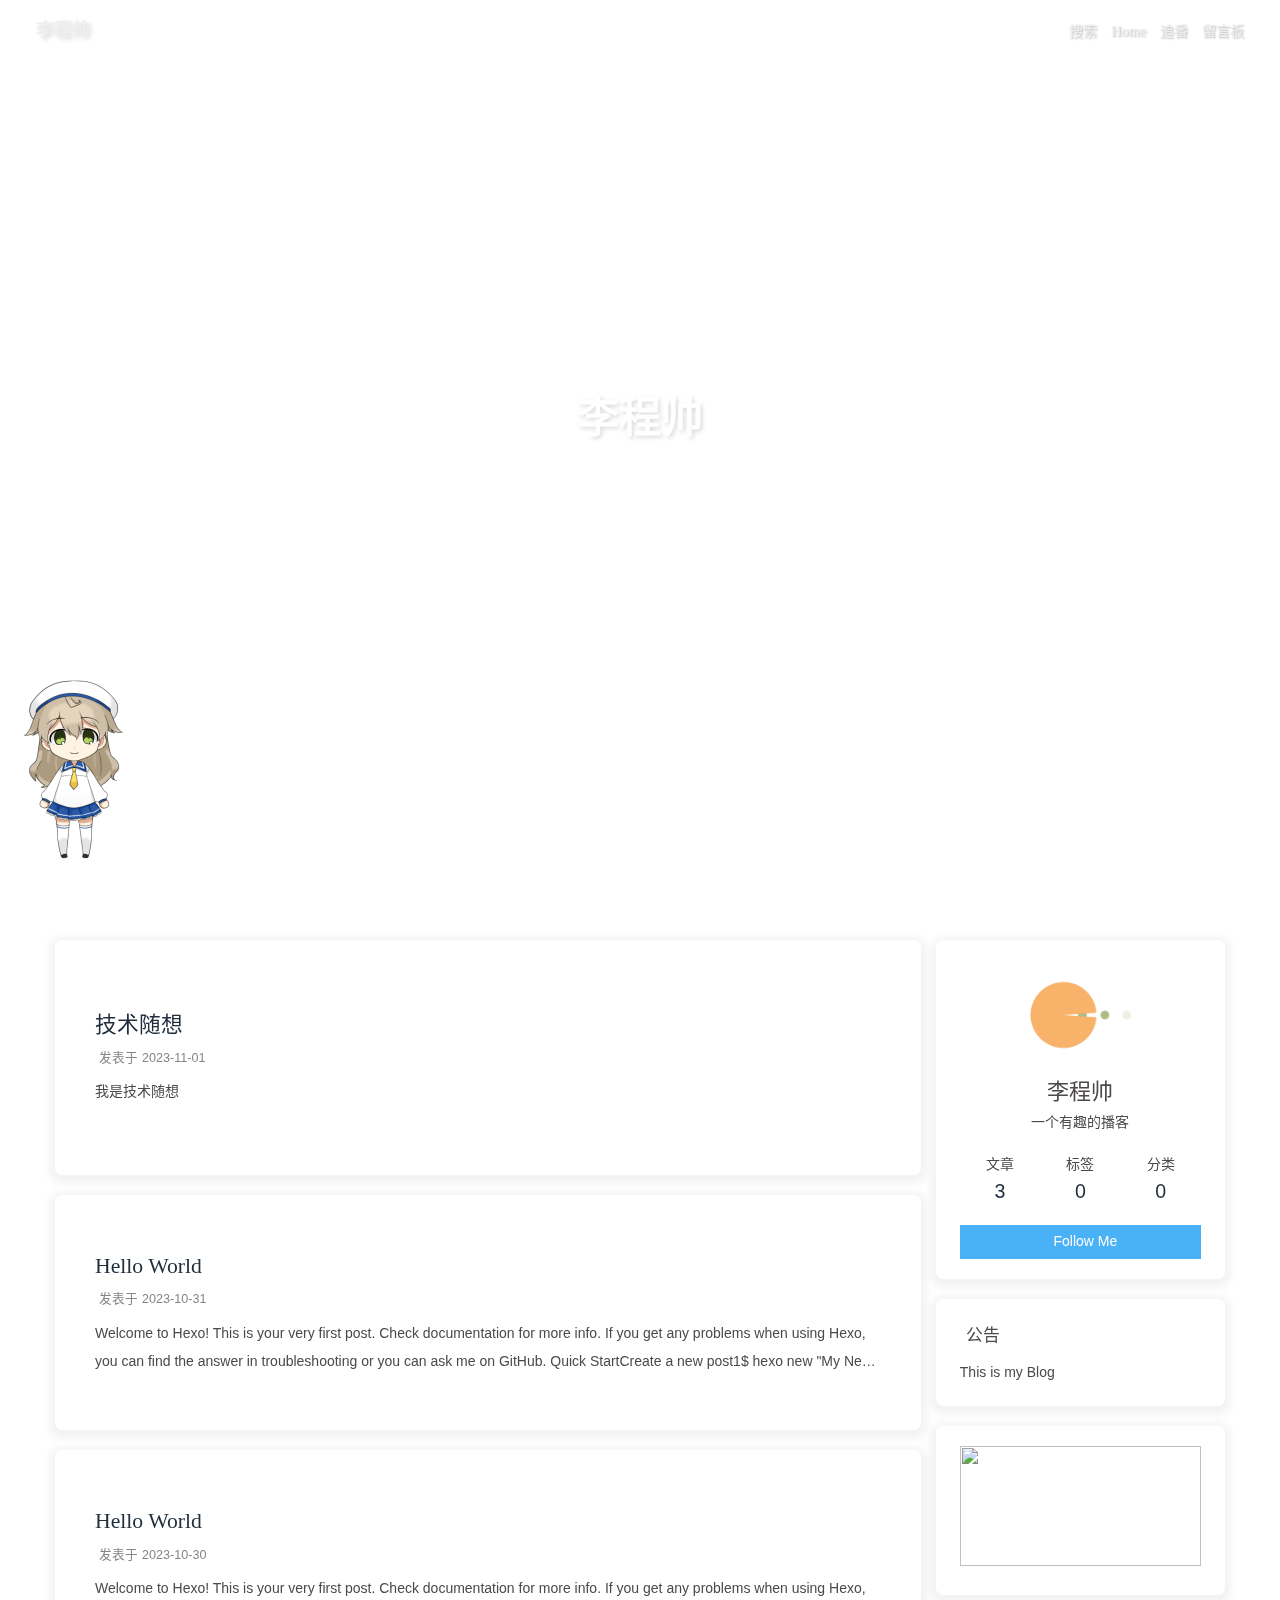
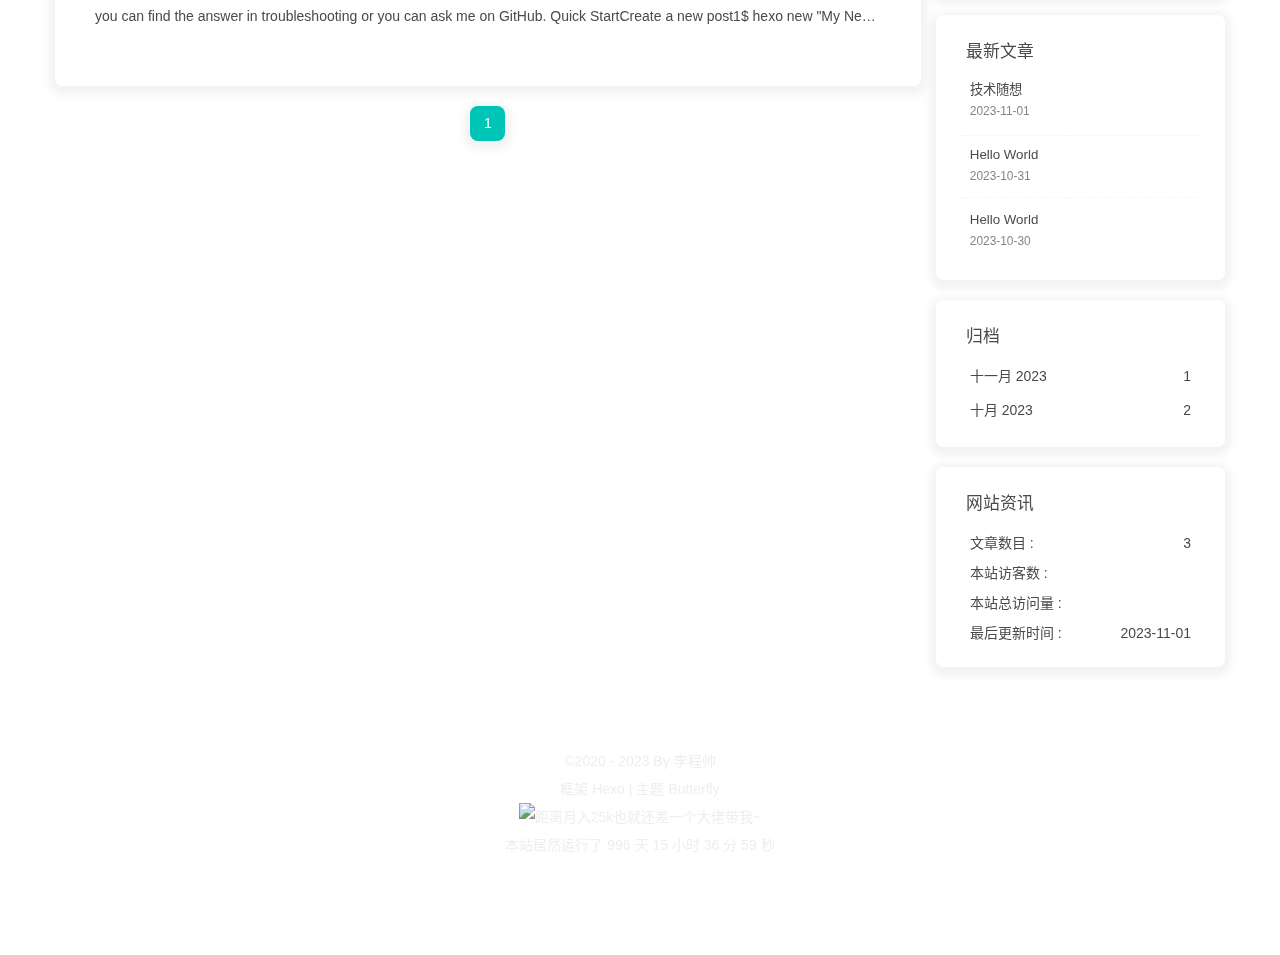
==== commit 6b59635b: "Site updated: 2023-11-01 17:56:29" ====
--- a/index.html
+++ b/index.html
@@ -54,7 +54,7 @@
   isHome: true,
   isHighlightShrink: false,
   isToc: false,
-  postUpdate: '2023-11-01 11:03:54'
+  postUpdate: '2023-11-01 17:55:29'
 }</script><script>(win=>{
       win.saveToLocal = {
         set: (key, value, ttl) => {
@@ -151,7 +151,7 @@
         }
       }
       detectApple()
-    })(window)</script><link rel="stylesheet" href="/css/custom.css" media="defer" onload="this.media='all'"><!-- hexo injector head_end start --><link rel="stylesheet" href="https://cdn.cbd.int/hexo-butterfly-clock-anzhiyu/lib/clock.min.css" /><link rel="stylesheet" href="https://cdn.cbd.int/hexo-butterfly-wowjs/lib/animate.min.css" media="print" onload="this.media='screen'"><link rel="stylesheet" href="https://npm.elemecdn.com/anzhiyu-blog@2.0.4/css/runtime/runtime.min.css" media="print" onload="this.media='all'"><link rel="stylesheet" href="https://cdn.cbd.int/hexo-butterfly-tag-plugins-plus@latest/lib/assets/font-awesome-animation.min.css" media="defer" onload="this.media='all'"><link rel="stylesheet" href="https://cdn.cbd.int/hexo-butterfly-tag-plugins-plus@latest/lib/tag_plugins.css" media="defer" onload="this.media='all'"><script src="https://cdn.cbd.int/hexo-butterfly-tag-plugins-plus@latest/lib/assets/carousel-touch.js"></script><!-- hexo injector head_end end --><meta name="generator" content="Hexo 6.3.0"><link rel="alternate" href="/atom.xml" title="李程帅" type="application/atom+xml">
+    })(window)</script><link rel="stylesheet" href="/css/custom.css" media="defer" onload="this.media='all'"><!-- hexo injector head_end start --><link rel="stylesheet" href="https://cdn.cbd.int/hexo-butterfly-clock-anzhiyu/lib/clock.min.css" /><link rel="stylesheet" href="https://npm.elemecdn.com/anzhiyu-blog@2.0.4/css/runtime/runtime.min.css" media="print" onload="this.media='all'"><link rel="stylesheet" href="https://cdn.cbd.int/hexo-butterfly-tag-plugins-plus@latest/lib/assets/font-awesome-animation.min.css" media="defer" onload="this.media='all'"><link rel="stylesheet" href="https://cdn.cbd.int/hexo-butterfly-tag-plugins-plus@latest/lib/tag_plugins.css" media="defer" onload="this.media='all'"><script src="https://cdn.cbd.int/hexo-butterfly-tag-plugins-plus@latest/lib/assets/carousel-touch.js"></script><link rel="stylesheet" href="https://cdn.cbd.int/hexo-butterfly-wowjs/lib/animate.min.css" media="print" onload="this.media='screen'"><!-- hexo injector head_end end --><meta name="generator" content="Hexo 6.3.0"><link rel="alternate" href="/atom.xml" title="李程帅" type="application/atom+xml">
 </head><body><div id="web_bg"></div><div id="sidebar"><div id="menu-mask"></div><div id="sidebar-menus"><div class="avatar-img is-center"><img src="https://i.loli.net/2021/02/24/5O1day2nriDzjSu.png" onerror="onerror=null;src='/img/friend_404.gif'" alt="avatar"/></div><div class="sidebar-site-data site-data is-center"><a href="/archives/"><div class="headline">文章</div><div class="length-num">3</div></a><a href="/tags/"><div class="headline">标签</div><div class="length-num">0</div></a><a href="/categories/"><div class="headline">分类</div><div class="length-num">0</div></a></div><hr class="custom-hr"/><div class="menus_items"><div class="menus_item"><a class="site-page" href="/"><i class="fa-fw fas fa-home"></i><span> Home</span></a></div><div class="menus_item"><a class="site-page" href="/bangumis/index.html"><i class="fa-fw fas fa-home"></i><span> 追番</span></a></div><div class="menus_item"><a class="site-page" href="/comments/"><i class="fa-fw fas fa-envelope"></i><span> 留言板</span></a></div></div></div></div><div class="page" id="body-wrap"><header class="full_page" id="page-header"><nav id="nav"><span id="blog-info"><a href="/" title="李程帅"><span class="site-name">李程帅</span></a></span><div id="menus"><div id="search-button"><a class="site-page social-icon search" href="javascript:void(0);"><i class="fas fa-search fa-fw"></i><span> 搜索</span></a></div><div class="menus_items"><div class="menus_item"><a class="site-page" href="/"><i class="fa-fw fas fa-home"></i><span> Home</span></a></div><div class="menus_item"><a class="site-page" href="/bangumis/index.html"><i class="fa-fw fas fa-home"></i><span> 追番</span></a></div><div class="menus_item"><a class="site-page" href="/comments/"><i class="fa-fw fas fa-envelope"></i><span> 留言板</span></a></div></div><div id="toggle-menu"><a class="site-page" href="javascript:void(0);"><i class="fas fa-bars fa-fw"></i></a></div></div></nav><div id="site-info"><h1 id="site-title">李程帅</h1></div><div id="scroll-down"><i class="fas fa-angle-down scroll-down-effects"></i></div></header><main class="layout" id="content-inner"><div class="recent-posts" id="recent-posts"><div class="recent-post-item"><div class="recent-post-info no-cover"><a class="article-title" href="/posts/dfb8a81f.html" title="技术随想">技术随想</a><div class="article-meta-wrap"><span class="post-meta-date"><i class="far fa-calendar-alt"></i><span class="article-meta-label">发表于</span><time datetime="2023-11-01T02:50:08.000Z" title="发表于 2023-11-01 10:50:08">2023-11-01</time></span></div><div class="content">我是技术随想
 </div></div></div><div class="recent-post-item"><div class="recent-post-info no-cover"><a class="article-title" href="/posts/4a17b156.html" title="Hello World">Hello World</a><div class="article-meta-wrap"><span class="post-meta-date"><i class="far fa-calendar-alt"></i><span class="article-meta-label">发表于</span><time datetime="2023-10-31T08:25:34.477Z" title="发表于 2023-10-31 16:25:34">2023-10-31</time></span></div><div class="content">Welcome to Hexo! This is your very first post. Check documentation for more info. If you get any problems when using Hexo, you can find the answer in troubleshooting or you can ask me on GitHub.
 Quick StartCreate a new post1$ hexo new &quot;My New Post&quot;
@@ -171,7 +171,7 @@
 More info: Generating
 Deploy to remote sites1$ hexo deploy
 More info: Deployment
-</div></div></div><nav id="pagination"><div class="pagination"><span class="page-number current">1</span></div></nav></div><div class="aside-content" id="aside-content"><div class="card-widget card-info"><div class="is-center"><div class="avatar-img"><img src="https://i.loli.net/2021/02/24/5O1day2nriDzjSu.png" onerror="this.onerror=null;this.src='/img/friend_404.gif'" alt="avatar"/></div><div class="author-info__name">李程帅</div><div class="author-info__description">一个有趣的播客</div></div><div class="card-info-data site-data is-center"><a href="/archives/"><div class="headline">文章</div><div class="length-num">3</div></a><a href="/tags/"><div class="headline">标签</div><div class="length-num">0</div></a><a href="/categories/"><div class="headline">分类</div><div class="length-num">0</div></a></div><a id="card-info-btn" target="_blank" rel="noopener" href="https://github.com/xxxxxx"><i class="fab fa-github"></i><span>Follow Me</span></a></div><div class="card-widget card-announcement"><div class="item-headline"><i class="fas fa-bullhorn fa-shake"></i><span>公告</span></div><div class="announcement_content">This is my Blog</div></div><div class="sticky_layout"><div class="card-widget card-recent-post"><div class="item-headline"><i class="fas fa-history"></i><span>最新文章</span></div><div class="aside-list"><div class="aside-list-item no-cover"><div class="content"><a class="title" href="/posts/dfb8a81f.html" title="技术随想">技术随想</a><time datetime="2023-11-01T02:50:08.000Z" title="发表于 2023-11-01 10:50:08">2023-11-01</time></div></div><div class="aside-list-item no-cover"><div class="content"><a class="title" href="/posts/4a17b156.html" title="Hello World">Hello World</a><time datetime="2023-10-31T08:25:34.477Z" title="发表于 2023-10-31 16:25:34">2023-10-31</time></div></div><div class="aside-list-item no-cover"><div class="content"><a class="title" href="/posts/4a17b156.html" title="Hello World">Hello World</a><time datetime="2023-10-30T07:35:59.766Z" title="发表于 2023-10-30 15:35:59">2023-10-30</time></div></div></div></div><div class="card-widget card-archives"><div class="item-headline"><i class="fas fa-archive"></i><span>归档</span></div><ul class="card-archive-list"><li class="card-archive-list-item"><a class="card-archive-list-link" href="/archives/2023/11/"><span class="card-archive-list-date">十一月 2023</span><span class="card-archive-list-count">1</span></a></li><li class="card-archive-list-item"><a class="card-archive-list-link" href="/archives/2023/10/"><span class="card-archive-list-date">十月 2023</span><span class="card-archive-list-count">2</span></a></li></ul></div><div class="card-widget card-webinfo"><div class="item-headline"><i class="fas fa-chart-line"></i><span>网站资讯</span></div><div class="webinfo"><div class="webinfo-item"><div class="item-name">文章数目 :</div><div class="item-count">3</div></div><div class="webinfo-item"><div class="item-name">本站访客数 :</div><div class="item-count" id="busuanzi_value_site_uv"><i class="fa-solid fa-spinner fa-spin"></i></div></div><div class="webinfo-item"><div class="item-name">本站总访问量 :</div><div class="item-count" id="busuanzi_value_site_pv"><i class="fa-solid fa-spinner fa-spin"></i></div></div><div class="webinfo-item"><div class="item-name">最后更新时间 :</div><div class="item-count" id="last-push-date" data-lastPushDate="2023-11-01T03:03:54.539Z"><i class="fa-solid fa-spinner fa-spin"></i></div></div></div></div></div></div></main><footer id="footer"><div id="footer-wrap"><div class="copyright">&copy;2020 - 2023 By 李程帅</div><div class="framework-info"><span>框架 </span><a target="_blank" rel="noopener" href="https://hexo.io">Hexo</a><span class="footer-separator">|</span><span>主题 </span><a target="_blank" rel="noopener" href="https://github.com/jerryc127/hexo-theme-butterfly">Butterfly</a></div></div></footer></div><div id="rightside"><div id="rightside-config-hide"><button id="darkmode" type="button" title="浅色和深色模式转换"><i class="fas fa-adjust"></i></button><button id="hide-aside-btn" type="button" title="单栏和双栏切换"><i class="fas fa-arrows-alt-h"></i></button></div><div id="rightside-config-show"><button id="rightside-config" type="button" title="设置"><i class="fas fa-cog fa-spin"></i></button><button id="go-up" type="button" title="回到顶部"><span class="scroll-percent"></span><i class="fas fa-arrow-up"></i></button></div></div><div><script src="/js/utils.js"></script><script src="/js/main.js"></script><script src="https://cdn.jsdelivr.net/npm/@fancyapps/ui/dist/fancybox/fancybox.umd.min.js"></script><div class="js-pjax"></div><div class="aplayer no-destroy" data-id="8152976493" data-server="netease" data-type="playlist"   data-order="list" data-fixed="true" data-preload="auto" data-autoplay="false" data-mutex="true" ></div><link rel="stylesheet" href="https://cdn.jsdelivr.net/npm/aplayer/dist/APlayer.min.css" media="print" onload="this.media='all'"><script src="https://cdn.jsdelivr.net/npm/aplayer/dist/APlayer.min.js"></script><script src="https://cdn.jsdelivr.net/npm/butterfly-extsrc/metingjs/dist/Meting.min.js"></script><div class="app-refresh" id="app-refresh" style="position: fixed;top: -2.2rem;left: 0;right: 0;z-index: 99999;padding: 0 1rem;font-size: 15px;height: 2.2rem;transition: all 0.3s ease;"><div class="app-refresh-wrap" style=" display: flex;color: #fff;height: 100%;align-items: center;justify-content: center;"><label>✨ 有新文章啦！ 👉</label><a href="javascript:void(0)" onclick="location.reload()"><span style="color: #fff;text-decoration: underline;cursor: pointer;">🍗点击食用🍔</span></a></div></div><script>if ('serviceWorker' in navigator) {
+</div></div></div><nav id="pagination"><div class="pagination"><span class="page-number current">1</span></div></nav></div><div class="aside-content" id="aside-content"><div class="card-widget card-info"><div class="is-center"><div class="avatar-img"><img src="https://i.loli.net/2021/02/24/5O1day2nriDzjSu.png" onerror="this.onerror=null;this.src='/img/friend_404.gif'" alt="avatar"/></div><div class="author-info__name">李程帅</div><div class="author-info__description">一个有趣的播客</div></div><div class="card-info-data site-data is-center"><a href="/archives/"><div class="headline">文章</div><div class="length-num">3</div></a><a href="/tags/"><div class="headline">标签</div><div class="length-num">0</div></a><a href="/categories/"><div class="headline">分类</div><div class="length-num">0</div></a></div><a id="card-info-btn" target="_blank" rel="noopener" href="https://github.com/xxxxxx"><i class="fab fa-github"></i><span>Follow Me</span></a></div><div class="card-widget card-announcement"><div class="item-headline"><i class="fas fa-bullhorn fa-shake"></i><span>公告</span></div><div class="announcement_content">This is my Blog</div></div><div class="sticky_layout"><div class="card-widget card-recent-post"><div class="item-headline"><i class="fas fa-history"></i><span>最新文章</span></div><div class="aside-list"><div class="aside-list-item no-cover"><div class="content"><a class="title" href="/posts/dfb8a81f.html" title="技术随想">技术随想</a><time datetime="2023-11-01T02:50:08.000Z" title="发表于 2023-11-01 10:50:08">2023-11-01</time></div></div><div class="aside-list-item no-cover"><div class="content"><a class="title" href="/posts/4a17b156.html" title="Hello World">Hello World</a><time datetime="2023-10-31T08:25:34.477Z" title="发表于 2023-10-31 16:25:34">2023-10-31</time></div></div><div class="aside-list-item no-cover"><div class="content"><a class="title" href="/posts/4a17b156.html" title="Hello World">Hello World</a><time datetime="2023-10-30T07:35:59.766Z" title="发表于 2023-10-30 15:35:59">2023-10-30</time></div></div></div></div><div class="card-widget card-archives"><div class="item-headline"><i class="fas fa-archive"></i><span>归档</span></div><ul class="card-archive-list"><li class="card-archive-list-item"><a class="card-archive-list-link" href="/archives/2023/11/"><span class="card-archive-list-date">十一月 2023</span><span class="card-archive-list-count">1</span></a></li><li class="card-archive-list-item"><a class="card-archive-list-link" href="/archives/2023/10/"><span class="card-archive-list-date">十月 2023</span><span class="card-archive-list-count">2</span></a></li></ul></div><div class="card-widget card-webinfo"><div class="item-headline"><i class="fas fa-chart-line"></i><span>网站资讯</span></div><div class="webinfo"><div class="webinfo-item"><div class="item-name">文章数目 :</div><div class="item-count">3</div></div><div class="webinfo-item"><div class="item-name">本站访客数 :</div><div class="item-count" id="busuanzi_value_site_uv"><i class="fa-solid fa-spinner fa-spin"></i></div></div><div class="webinfo-item"><div class="item-name">本站总访问量 :</div><div class="item-count" id="busuanzi_value_site_pv"><i class="fa-solid fa-spinner fa-spin"></i></div></div><div class="webinfo-item"><div class="item-name">最后更新时间 :</div><div class="item-count" id="last-push-date" data-lastPushDate="2023-11-01T09:55:29.114Z"><i class="fa-solid fa-spinner fa-spin"></i></div></div></div></div></div></div></main><footer id="footer"><div id="footer-wrap"><div class="copyright">&copy;2020 - 2023 By 李程帅</div><div class="framework-info"><span>框架 </span><a target="_blank" rel="noopener" href="https://hexo.io">Hexo</a><span class="footer-separator">|</span><span>主题 </span><a target="_blank" rel="noopener" href="https://github.com/jerryc127/hexo-theme-butterfly">Butterfly</a></div></div></footer></div><div id="rightside"><div id="rightside-config-hide"><button id="darkmode" type="button" title="浅色和深色模式转换"><i class="fas fa-adjust"></i></button><button id="hide-aside-btn" type="button" title="单栏和双栏切换"><i class="fas fa-arrows-alt-h"></i></button></div><div id="rightside-config-show"><button id="rightside-config" type="button" title="设置"><i class="fas fa-cog fa-spin"></i></button><button id="go-up" type="button" title="回到顶部"><span class="scroll-percent"></span><i class="fas fa-arrow-up"></i></button></div></div><div><script src="/js/utils.js"></script><script src="/js/main.js"></script><script src="https://cdn.jsdelivr.net/npm/@fancyapps/ui/dist/fancybox/fancybox.umd.min.js"></script><div class="js-pjax"></div><div class="aplayer no-destroy" data-id="8152976493" data-server="netease" data-type="playlist"   data-order="list" data-fixed="true" data-preload="auto" data-autoplay="false" data-mutex="true" ></div><link rel="stylesheet" href="https://cdn.jsdelivr.net/npm/aplayer/dist/APlayer.min.css" media="print" onload="this.media='all'"><script src="https://cdn.jsdelivr.net/npm/aplayer/dist/APlayer.min.js"></script><script src="https://cdn.jsdelivr.net/npm/butterfly-extsrc/metingjs/dist/Meting.min.js"></script><div class="app-refresh" id="app-refresh" style="position: fixed;top: -2.2rem;left: 0;right: 0;z-index: 99999;padding: 0 1rem;font-size: 15px;height: 2.2rem;transition: all 0.3s ease;"><div class="app-refresh-wrap" style=" display: flex;color: #fff;height: 100%;align-items: center;justify-content: center;"><label>✨ 有新文章啦！ 👉</label><a href="javascript:void(0)" onclick="location.reload()"><span style="color: #fff;text-decoration: underline;cursor: pointer;">🍗点击食用🍔</span></a></div></div><script>if ('serviceWorker' in navigator) {
 if (navigator.serviceWorker.controller) {
 navigator.serviceWorker.addEventListener('controllerchange', function() {
 showNotification()
@@ -223,7 +223,7 @@
   var gaud_map_key = 'bf216744635fb672d62b3c14b58763b3';
   var baidu_ak_key = 'undefined';
   var flag = 0;
-  var clock_rectangle = '112.982279,28.19409';
+  var clock_rectangle = '40,116';
   var clock_default_rectangle_enable = 'false';
 
   for (var i=0;i<elist.length;i++){
@@ -238,63 +238,7 @@
   else if (epage === cpage){
     butterfly_clock_anzhiyu_injector_config();
   }
-  </script><script src="https://widget.qweather.net/simple/static/js/he-simple-common.js?v=2.0"></script><script data-pjax src="https://cdn.cbd.int/hexo-butterfly-clock-anzhiyu/lib/clock.min.js"></script><div class="js-pjax"><script async="async">var arr = document.getElementsByClassName('recent-post-item');
-for(var i = 0;i<arr.length;i++){
-    arr[i].classList.add('wow');
-    arr[i].classList.add('animate__zoomIn');
-    arr[i].setAttribute('data-wow-duration', '1.5s');
-    arr[i].setAttribute('data-wow-delay', '200ms');
-    arr[i].setAttribute('data-wow-offset', '30');
-    arr[i].setAttribute('data-wow-iteration', '1');
-  }</script><script async="async">var arr = document.getElementsByClassName('card-widget');
-for(var i = 0;i<arr.length;i++){
-    arr[i].classList.add('wow');
-    arr[i].classList.add('animate__zoomIn');
-    arr[i].setAttribute('data-wow-duration', '');
-    arr[i].setAttribute('data-wow-delay', '200ms');
-    arr[i].setAttribute('data-wow-offset', '');
-    arr[i].setAttribute('data-wow-iteration', '');
-  }</script><script async="async">var arr = document.getElementsByClassName('flink-list-card');
-for(var i = 0;i<arr.length;i++){
-    arr[i].classList.add('wow');
-    arr[i].classList.add('animate__flipInY');
-    arr[i].setAttribute('data-wow-duration', '3s');
-    arr[i].setAttribute('data-wow-delay', '');
-    arr[i].setAttribute('data-wow-offset', '');
-    arr[i].setAttribute('data-wow-iteration', '');
-  }</script><script async="async">var arr = document.getElementsByClassName('flink-list-card');
-for(var i = 0;i<arr.length;i++){
-    arr[i].classList.add('wow');
-    arr[i].classList.add('animate__animated');
-    arr[i].setAttribute('data-wow-duration', '3s');
-    arr[i].setAttribute('data-wow-delay', '');
-    arr[i].setAttribute('data-wow-offset', '');
-    arr[i].setAttribute('data-wow-iteration', '');
-  }</script><script async="async">var arr = document.getElementsByClassName('article-sort-item');
-for(var i = 0;i<arr.length;i++){
-    arr[i].classList.add('wow');
-    arr[i].classList.add('animate__slideInRight');
-    arr[i].setAttribute('data-wow-duration', '1.5s');
-    arr[i].setAttribute('data-wow-delay', '');
-    arr[i].setAttribute('data-wow-offset', '');
-    arr[i].setAttribute('data-wow-iteration', '');
-  }</script><script async="async">var arr = document.getElementsByClassName('site-card');
-for(var i = 0;i<arr.length;i++){
-    arr[i].classList.add('wow');
-    arr[i].classList.add('animate__flipInY');
-    arr[i].setAttribute('data-wow-duration', '3s');
-    arr[i].setAttribute('data-wow-delay', '');
-    arr[i].setAttribute('data-wow-offset', '');
-    arr[i].setAttribute('data-wow-iteration', '');
-  }</script><script async="async">var arr = document.getElementsByClassName('site-card');
-for(var i = 0;i<arr.length;i++){
-    arr[i].classList.add('wow');
-    arr[i].classList.add('animate__animated');
-    arr[i].setAttribute('data-wow-duration', '3s');
-    arr[i].setAttribute('data-wow-delay', '');
-    arr[i].setAttribute('data-wow-offset', '');
-    arr[i].setAttribute('data-wow-iteration', '');
-  }</script></div><script defer src="https://cdn.cbd.int/hexo-butterfly-wowjs/lib/wow.min.js"></script><script defer src="https://cdn.cbd.int/hexo-butterfly-wowjs/lib/wow_init.js"></script><script data-pjax>
+  </script><script src="https://widget.qweather.net/simple/static/js/he-simple-common.js?v=2.0"></script><script data-pjax src="https://cdn.cbd.int/hexo-butterfly-clock-anzhiyu/lib/clock.min.js"></script><script data-pjax>
   function butterfly_footer_beautify_injector_config(){
     var parent_div_git = document.getElementById('footer-wrap');
     var item_html = '<div id="workboard"></div><p id="ghbdages"><a class="github-badge" target="_blank" href="https://hexo.io/" style="margin-inline:5px" data-title="博客框架为Hexo_v5.4.0" title=""><img src="https://img.shields.io/badge/Frame-Hexo-blue?style=flat&amp;logo=hexo" alt=""/></a><a class="github-badge" target="_blank" href="https://butterfly.js.org/" style="margin-inline:5px" data-title="主题版本Butterfly_v4.2.2" title=""><img src="https://img.shields.io/badge/Theme-Butterfly-6513df?style=flat&amp;logo=bitdefender" alt=""/></a><a class="github-badge" target="_blank" href="https://www.jsdelivr.com/" style="margin-inline:5px" data-title="本站使用JsDelivr为静态资源提供CDN加速" title=""><img src="https://img.shields.io/badge/CDN-jsDelivr-orange?style=flat&amp;logo=jsDelivr" alt=""/></a><a class="github-badge" target="_blank" href="https://beian.miit.gov.cn/#/Integrated/index" style="margin-inline:5px" data-title="本站已在湘进行备案" title=""><img src="https://img.shields.io/badge/湘ICP备-2022004213号-e1d492?style=flat&amp;logo=[data-uri]" alt=""/></a><a class="github-badge" target="_blank" href="https://github.com/" style="margin-inline:5px" data-title="本站项目由Github托管" title=""><img src="https://img.shields.io/badge/Source-Github-d021d6?style=flat&amp;logo=GitHub" alt=""/></a><a class="github-badge" target="_blank" href="http://creativecommons.org/licenses/by-nc-sa/4.0/" style="margin-inline:5px" data-title="本站采用知识共享署名-非商业性使用-相同方式共享4.0国际许可协议进行许可" title=""><img src="https://img.shields.io/badge/Copyright-BY--NC--SA%204.0-d42328?style=flat&amp;logo=Claris" alt=""/></a></p>';
@@ -318,4 +262,60 @@
   else if (epage === cpage){
     butterfly_footer_beautify_injector_config();
   }
-  </script><script async src="/js/runtime/runtime.min.js"></script><script async src="/js/ali_font.js"></script><!-- hexo injector body_end end --><script src="/live2dw/lib/L2Dwidget.min.js?094cbace49a39548bed64abff5988b05"></script><script>L2Dwidget.init({"tagMode":false,"debug":false,"model":{"jsonPath":"/live2dw/assets/koharu.model.json"},"display":{"position":"left","width":150,"height":300},"mobile":{"show":true},"log":false,"pluginJsPath":"lib/","pluginModelPath":"assets/","pluginRootPath":"live2dw/"});</script></body></html>+  </script><script async src="/js/runtime/runtime.min.js"></script><script async src="/js/ali_font.js"></script><div class="js-pjax"><script async="async">var arr = document.getElementsByClassName('recent-post-item');
+for(var i = 0;i<arr.length;i++){
+    arr[i].classList.add('wow');
+    arr[i].classList.add('animate__zoomIn');
+    arr[i].setAttribute('data-wow-duration', '1.5s');
+    arr[i].setAttribute('data-wow-delay', '200ms');
+    arr[i].setAttribute('data-wow-offset', '30');
+    arr[i].setAttribute('data-wow-iteration', '1');
+  }</script><script async="async">var arr = document.getElementsByClassName('card-widget');
+for(var i = 0;i<arr.length;i++){
+    arr[i].classList.add('wow');
+    arr[i].classList.add('animate__zoomIn');
+    arr[i].setAttribute('data-wow-duration', '');
+    arr[i].setAttribute('data-wow-delay', '200ms');
+    arr[i].setAttribute('data-wow-offset', '');
+    arr[i].setAttribute('data-wow-iteration', '');
+  }</script><script async="async">var arr = document.getElementsByClassName('flink-list-card');
+for(var i = 0;i<arr.length;i++){
+    arr[i].classList.add('wow');
+    arr[i].classList.add('animate__flipInY');
+    arr[i].setAttribute('data-wow-duration', '3s');
+    arr[i].setAttribute('data-wow-delay', '');
+    arr[i].setAttribute('data-wow-offset', '');
+    arr[i].setAttribute('data-wow-iteration', '');
+  }</script><script async="async">var arr = document.getElementsByClassName('flink-list-card');
+for(var i = 0;i<arr.length;i++){
+    arr[i].classList.add('wow');
+    arr[i].classList.add('animate__animated');
+    arr[i].setAttribute('data-wow-duration', '3s');
+    arr[i].setAttribute('data-wow-delay', '');
+    arr[i].setAttribute('data-wow-offset', '');
+    arr[i].setAttribute('data-wow-iteration', '');
+  }</script><script async="async">var arr = document.getElementsByClassName('article-sort-item');
+for(var i = 0;i<arr.length;i++){
+    arr[i].classList.add('wow');
+    arr[i].classList.add('animate__slideInRight');
+    arr[i].setAttribute('data-wow-duration', '1.5s');
+    arr[i].setAttribute('data-wow-delay', '');
+    arr[i].setAttribute('data-wow-offset', '');
+    arr[i].setAttribute('data-wow-iteration', '');
+  }</script><script async="async">var arr = document.getElementsByClassName('site-card');
+for(var i = 0;i<arr.length;i++){
+    arr[i].classList.add('wow');
+    arr[i].classList.add('animate__flipInY');
+    arr[i].setAttribute('data-wow-duration', '3s');
+    arr[i].setAttribute('data-wow-delay', '');
+    arr[i].setAttribute('data-wow-offset', '');
+    arr[i].setAttribute('data-wow-iteration', '');
+  }</script><script async="async">var arr = document.getElementsByClassName('site-card');
+for(var i = 0;i<arr.length;i++){
+    arr[i].classList.add('wow');
+    arr[i].classList.add('animate__animated');
+    arr[i].setAttribute('data-wow-duration', '3s');
+    arr[i].setAttribute('data-wow-delay', '');
+    arr[i].setAttribute('data-wow-offset', '');
+    arr[i].setAttribute('data-wow-iteration', '');
+  }</script></div><script defer src="https://cdn.cbd.int/hexo-butterfly-wowjs/lib/wow.min.js"></script><script defer src="https://cdn.cbd.int/hexo-butterfly-wowjs/lib/wow_init.js"></script><!-- hexo injector body_end end --><script src="/live2dw/lib/L2Dwidget.min.js?094cbace49a39548bed64abff5988b05"></script><script>L2Dwidget.init({"tagMode":false,"debug":false,"model":{"jsonPath":"/live2dw/assets/koharu.model.json"},"display":{"position":"left","width":150,"height":300},"mobile":{"show":true},"log":false,"pluginJsPath":"lib/","pluginModelPath":"assets/","pluginRootPath":"live2dw/"});</script></body></html>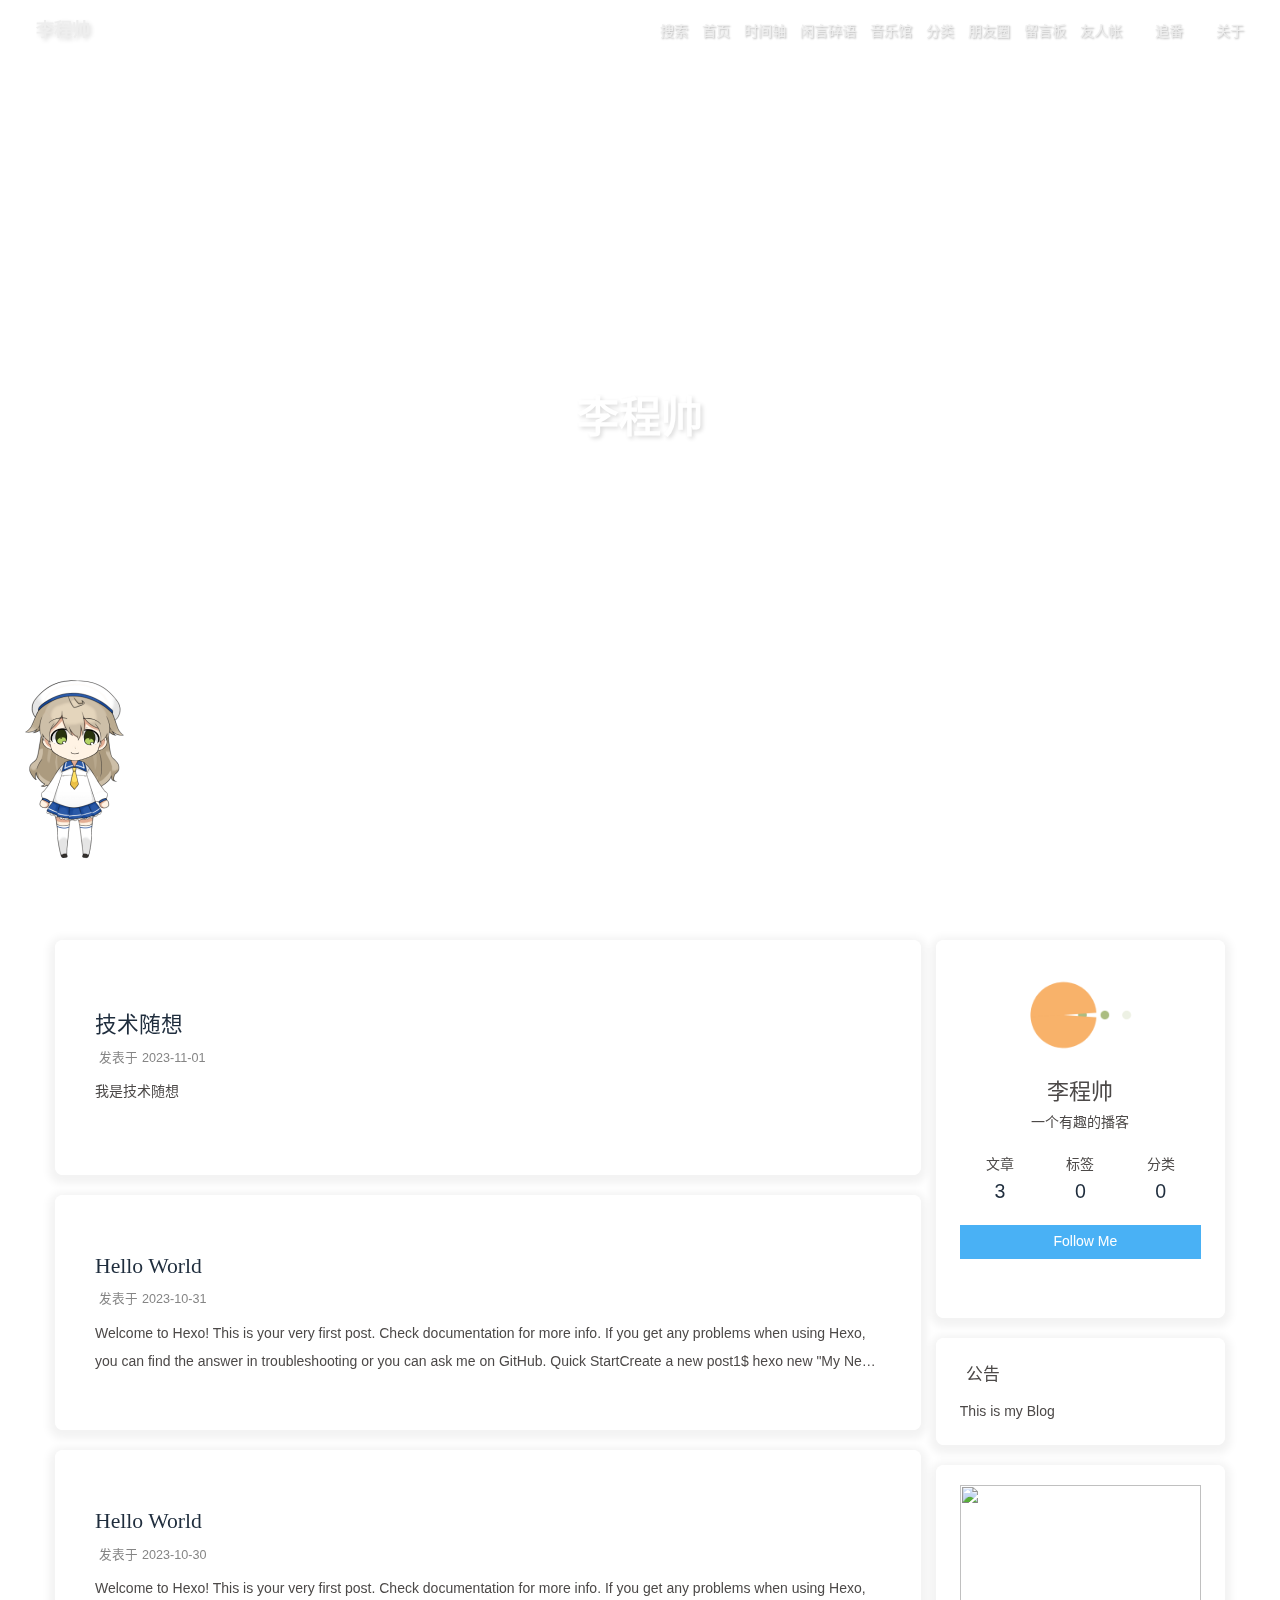
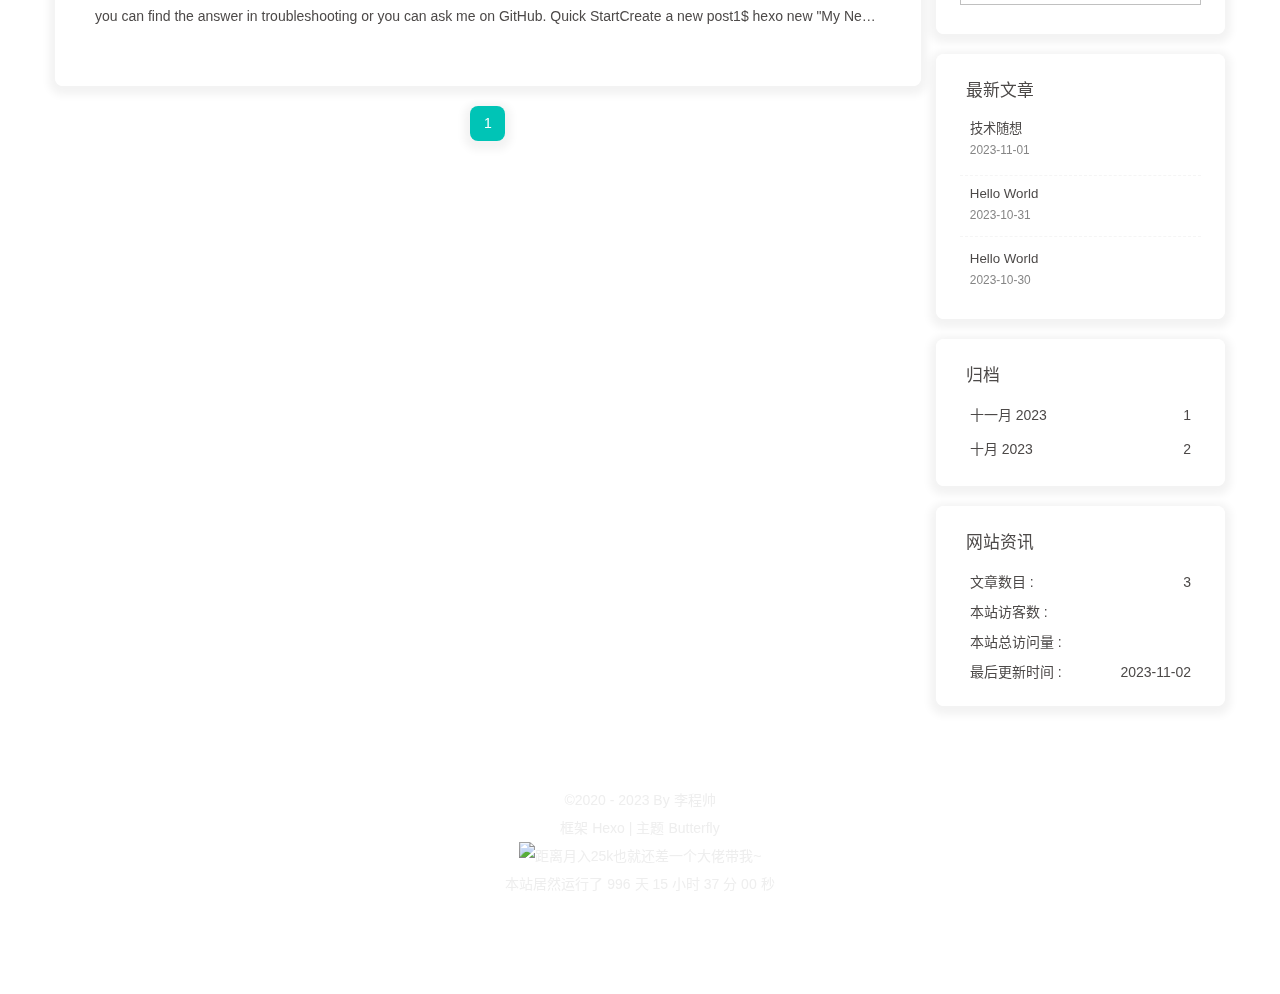
==== commit f406f8b5: "Site updated: 2023-11-02 09:31:49" ====
--- a/index.html
+++ b/index.html
@@ -54,7 +54,7 @@
   isHome: true,
   isHighlightShrink: false,
   isToc: false,
-  postUpdate: '2023-11-01 17:55:29'
+  postUpdate: '2023-11-02 09:30:10'
 }</script><script>(win=>{
       win.saveToLocal = {
         set: (key, value, ttl) => {
@@ -151,8 +151,8 @@
         }
       }
       detectApple()
-    })(window)</script><link rel="stylesheet" href="/css/custom.css" media="defer" onload="this.media='all'"><!-- hexo injector head_end start --><link rel="stylesheet" href="https://cdn.cbd.int/hexo-butterfly-clock-anzhiyu/lib/clock.min.css" /><link rel="stylesheet" href="https://npm.elemecdn.com/anzhiyu-blog@2.0.4/css/runtime/runtime.min.css" media="print" onload="this.media='all'"><link rel="stylesheet" href="https://cdn.cbd.int/hexo-butterfly-tag-plugins-plus@latest/lib/assets/font-awesome-animation.min.css" media="defer" onload="this.media='all'"><link rel="stylesheet" href="https://cdn.cbd.int/hexo-butterfly-tag-plugins-plus@latest/lib/tag_plugins.css" media="defer" onload="this.media='all'"><script src="https://cdn.cbd.int/hexo-butterfly-tag-plugins-plus@latest/lib/assets/carousel-touch.js"></script><link rel="stylesheet" href="https://cdn.cbd.int/hexo-butterfly-wowjs/lib/animate.min.css" media="print" onload="this.media='screen'"><!-- hexo injector head_end end --><meta name="generator" content="Hexo 6.3.0"><link rel="alternate" href="/atom.xml" title="李程帅" type="application/atom+xml">
-</head><body><div id="web_bg"></div><div id="sidebar"><div id="menu-mask"></div><div id="sidebar-menus"><div class="avatar-img is-center"><img src="https://i.loli.net/2021/02/24/5O1day2nriDzjSu.png" onerror="onerror=null;src='/img/friend_404.gif'" alt="avatar"/></div><div class="sidebar-site-data site-data is-center"><a href="/archives/"><div class="headline">文章</div><div class="length-num">3</div></a><a href="/tags/"><div class="headline">标签</div><div class="length-num">0</div></a><a href="/categories/"><div class="headline">分类</div><div class="length-num">0</div></a></div><hr class="custom-hr"/><div class="menus_items"><div class="menus_item"><a class="site-page" href="/"><i class="fa-fw fas fa-home"></i><span> Home</span></a></div><div class="menus_item"><a class="site-page" href="/bangumis/index.html"><i class="fa-fw fas fa-home"></i><span> 追番</span></a></div><div class="menus_item"><a class="site-page" href="/comments/"><i class="fa-fw fas fa-envelope"></i><span> 留言板</span></a></div></div></div></div><div class="page" id="body-wrap"><header class="full_page" id="page-header"><nav id="nav"><span id="blog-info"><a href="/" title="李程帅"><span class="site-name">李程帅</span></a></span><div id="menus"><div id="search-button"><a class="site-page social-icon search" href="javascript:void(0);"><i class="fas fa-search fa-fw"></i><span> 搜索</span></a></div><div class="menus_items"><div class="menus_item"><a class="site-page" href="/"><i class="fa-fw fas fa-home"></i><span> Home</span></a></div><div class="menus_item"><a class="site-page" href="/bangumis/index.html"><i class="fa-fw fas fa-home"></i><span> 追番</span></a></div><div class="menus_item"><a class="site-page" href="/comments/"><i class="fa-fw fas fa-envelope"></i><span> 留言板</span></a></div></div><div id="toggle-menu"><a class="site-page" href="javascript:void(0);"><i class="fas fa-bars fa-fw"></i></a></div></div></nav><div id="site-info"><h1 id="site-title">李程帅</h1></div><div id="scroll-down"><i class="fas fa-angle-down scroll-down-effects"></i></div></header><main class="layout" id="content-inner"><div class="recent-posts" id="recent-posts"><div class="recent-post-item"><div class="recent-post-info no-cover"><a class="article-title" href="/posts/dfb8a81f.html" title="技术随想">技术随想</a><div class="article-meta-wrap"><span class="post-meta-date"><i class="far fa-calendar-alt"></i><span class="article-meta-label">发表于</span><time datetime="2023-11-01T02:50:08.000Z" title="发表于 2023-11-01 10:50:08">2023-11-01</time></span></div><div class="content">我是技术随想
+    })(window)</script><link rel="stylesheet" href="/css/custom.css" media="defer" onload="this.media='all'"><!-- hexo injector head_end start --><link rel="stylesheet" href="https://cdn.cbd.int/hexo-butterfly-clock-anzhiyu/lib/clock.min.css" /><link rel="stylesheet" href="https://cdn.cbd.int/hexo-butterfly-tag-plugins-plus@latest/lib/assets/font-awesome-animation.min.css" media="defer" onload="this.media='all'"><link rel="stylesheet" href="https://cdn.cbd.int/hexo-butterfly-tag-plugins-plus@latest/lib/tag_plugins.css" media="defer" onload="this.media='all'"><script src="https://cdn.cbd.int/hexo-butterfly-tag-plugins-plus@latest/lib/assets/carousel-touch.js"></script><link rel="stylesheet" href="https://npm.elemecdn.com/anzhiyu-blog@2.0.4/css/runtime/runtime.min.css" media="print" onload="this.media='all'"><link rel="stylesheet" href="https://cdn.cbd.int/hexo-butterfly-wowjs/lib/animate.min.css" media="print" onload="this.media='screen'"><!-- hexo injector head_end end --><meta name="generator" content="Hexo 6.3.0"><link rel="alternate" href="/atom.xml" title="李程帅" type="application/atom+xml">
+</head><body><div id="web_bg"></div><div id="sidebar"><div id="menu-mask"></div><div id="sidebar-menus"><div class="avatar-img is-center"><img src="https://i.loli.net/2021/02/24/5O1day2nriDzjSu.png" onerror="onerror=null;src='/img/friend_404.gif'" alt="avatar"/></div><div class="sidebar-site-data site-data is-center"><a href="/archives/"><div class="headline">文章</div><div class="length-num">3</div></a><a href="/tags/"><div class="headline">标签</div><div class="length-num">0</div></a><a href="/categories/"><div class="headline">分类</div><div class="length-num">0</div></a></div><hr class="custom-hr"/><div class="menus_items"><div class="menus_item"><a class="site-page faa-parent animated-hover" href="/"><i class="fa-fw fas fa-home faa-tada"></i><span> 首页</span></a></div><div class="menus_item"><a class="site-page faa-parent animated-hover" href="/archives/"><i class="fa-fw fas fa-archive faa-tada"></i><span> 时间轴</span></a></div><div class="menus_item"><a class="site-page faa-parent animated-hover" href="/artitalk/"><i class="fa-fw fas fa-comment-dots faa-tada"></i><span> 闲言碎语</span></a></div><div class="menus_item"><a class="site-page faa-parent animated-hover" href="/music/"><i class="fa-fw fas fa-music faa-tada"></i><span> 音乐馆</span></a></div><div class="menus_item"><a class="site-page faa-parent animated-hover" href="/categories/"><i class="fa-fw fas fa-folder-open faa-tada"></i><span> 分类</span></a></div><div class="menus_item"><a class="site-page faa-parent animated-hover" href="/fcircle/"><i class="fa-fw fab fa-artstation faa-tada"></i><span> 朋友圈</span></a></div><div class="menus_item"><a class="site-page faa-parent animated-hover" href="/comments/"><i class="fa-fw fas fa-envelope faa-tada"></i><span> 留言板</span></a></div><div class="menus_item"><a class="site-page faa-parent animated-hover" href="/link/"><i class="fa-fw fas fa-link faa-tada"></i><span> 友人帐</span></a></div><div class="menus_item"><a class="site-page faa-parent animated-hover" href="/bangumis/"><svg class="icon faa-tada" aria-hidden="true"><use xlink:href="#icon-bilibili1"></use></svg><span> 追番</span></a></div><div class="menus_item"><a class="site-page faa-parent animated-hover" href="/about/"><svg class="icon faa-tada" aria-hidden="true"><use xlink:href="#icon-zhifeiji"></use></svg><span> 关于</span></a></div></div></div></div><div class="page" id="body-wrap"><header class="full_page" id="page-header"><nav id="nav"><span id="blog-info"><a href="/" title="李程帅"><span class="site-name">李程帅</span></a></span><div id="menus"><div id="search-button"><a class="site-page social-icon search" href="javascript:void(0);"><i class="fas fa-search fa-fw"></i><span> 搜索</span></a></div><div class="menus_items"><div class="menus_item"><a class="site-page faa-parent animated-hover" href="/"><i class="fa-fw fas fa-home faa-tada"></i><span> 首页</span></a></div><div class="menus_item"><a class="site-page faa-parent animated-hover" href="/archives/"><i class="fa-fw fas fa-archive faa-tada"></i><span> 时间轴</span></a></div><div class="menus_item"><a class="site-page faa-parent animated-hover" href="/artitalk/"><i class="fa-fw fas fa-comment-dots faa-tada"></i><span> 闲言碎语</span></a></div><div class="menus_item"><a class="site-page faa-parent animated-hover" href="/music/"><i class="fa-fw fas fa-music faa-tada"></i><span> 音乐馆</span></a></div><div class="menus_item"><a class="site-page faa-parent animated-hover" href="/categories/"><i class="fa-fw fas fa-folder-open faa-tada"></i><span> 分类</span></a></div><div class="menus_item"><a class="site-page faa-parent animated-hover" href="/fcircle/"><i class="fa-fw fab fa-artstation faa-tada"></i><span> 朋友圈</span></a></div><div class="menus_item"><a class="site-page faa-parent animated-hover" href="/comments/"><i class="fa-fw fas fa-envelope faa-tada"></i><span> 留言板</span></a></div><div class="menus_item"><a class="site-page faa-parent animated-hover" href="/link/"><i class="fa-fw fas fa-link faa-tada"></i><span> 友人帐</span></a></div><div class="menus_item"><a class="site-page faa-parent animated-hover" href="/bangumis/"><svg class="icon faa-tada" aria-hidden="true"><use xlink:href="#icon-bilibili1"></use></svg><span> 追番</span></a></div><div class="menus_item"><a class="site-page faa-parent animated-hover" href="/about/"><svg class="icon faa-tada" aria-hidden="true"><use xlink:href="#icon-zhifeiji"></use></svg><span> 关于</span></a></div></div><div id="toggle-menu"><a class="site-page" href="javascript:void(0);"><i class="fas fa-bars fa-fw"></i></a></div></div></nav><div id="site-info"><h1 id="site-title">李程帅</h1><div id="site_social_icons"><a class="social-icon faa-parent animated-hover" href="https://github.com/anzhiyu-c" target="_blank" title="Github"><svg class="icon faa-tada" aria-hidden="true"><use xlink:href="#icon-gitHub"></use></svg></a><a class="social-icon faa-parent animated-hover" href="https://mail.qq.com/cgi-bin/qm_share?t=qm_mailme&amp;email=2268025923@qq.com" target="_blank" title="Email"><svg class="icon faa-tada" aria-hidden="true"><use xlink:href="#icon-youxiang"></use></svg></a><a class="social-icon faa-parent animated-hover" href="/atom.xml" target="_blank" title="RSS"><svg class="icon faa-tada" aria-hidden="true"><use xlink:href="#icon-rss"></use></svg></a><a class="social-icon faa-parent animated-hover" href="https://space.bilibili.com/372204786" target="_blank" title="BiliBili"><svg class="icon faa-tada" aria-hidden="true"><use xlink:href="#icon-bilibili"></use></svg></a><a class="social-icon faa-parent animated-hover" href="tencent://Message/?Uin=2268025923&amp;amp;websiteName=local.edu.com:8888=&amp;amp;Menu=yes" target="_blank" title="QQ"><svg class="icon faa-tada" aria-hidden="true"><use xlink:href="#icon-QQ1"></use></svg></a></div></div><div id="scroll-down"><i class="fas fa-angle-down scroll-down-effects"></i></div></header><main class="layout" id="content-inner"><div class="recent-posts" id="recent-posts"><div class="recent-post-item"><div class="recent-post-info no-cover"><a class="article-title" href="/posts/dfb8a81f.html" title="技术随想">技术随想</a><div class="article-meta-wrap"><span class="post-meta-date"><i class="far fa-calendar-alt"></i><span class="article-meta-label">发表于</span><time datetime="2023-11-01T02:50:08.000Z" title="发表于 2023-11-01 10:50:08">2023-11-01</time></span></div><div class="content">我是技术随想
 </div></div></div><div class="recent-post-item"><div class="recent-post-info no-cover"><a class="article-title" href="/posts/4a17b156.html" title="Hello World">Hello World</a><div class="article-meta-wrap"><span class="post-meta-date"><i class="far fa-calendar-alt"></i><span class="article-meta-label">发表于</span><time datetime="2023-10-31T08:25:34.477Z" title="发表于 2023-10-31 16:25:34">2023-10-31</time></span></div><div class="content">Welcome to Hexo! This is your very first post. Check documentation for more info. If you get any problems when using Hexo, you can find the answer in troubleshooting or you can ask me on GitHub.
 Quick StartCreate a new post1$ hexo new &quot;My New Post&quot;
 More info: Writing
@@ -171,7 +171,7 @@
 More info: Generating
 Deploy to remote sites1$ hexo deploy
 More info: Deployment
-</div></div></div><nav id="pagination"><div class="pagination"><span class="page-number current">1</span></div></nav></div><div class="aside-content" id="aside-content"><div class="card-widget card-info"><div class="is-center"><div class="avatar-img"><img src="https://i.loli.net/2021/02/24/5O1day2nriDzjSu.png" onerror="this.onerror=null;this.src='/img/friend_404.gif'" alt="avatar"/></div><div class="author-info__name">李程帅</div><div class="author-info__description">一个有趣的播客</div></div><div class="card-info-data site-data is-center"><a href="/archives/"><div class="headline">文章</div><div class="length-num">3</div></a><a href="/tags/"><div class="headline">标签</div><div class="length-num">0</div></a><a href="/categories/"><div class="headline">分类</div><div class="length-num">0</div></a></div><a id="card-info-btn" target="_blank" rel="noopener" href="https://github.com/xxxxxx"><i class="fab fa-github"></i><span>Follow Me</span></a></div><div class="card-widget card-announcement"><div class="item-headline"><i class="fas fa-bullhorn fa-shake"></i><span>公告</span></div><div class="announcement_content">This is my Blog</div></div><div class="sticky_layout"><div class="card-widget card-recent-post"><div class="item-headline"><i class="fas fa-history"></i><span>最新文章</span></div><div class="aside-list"><div class="aside-list-item no-cover"><div class="content"><a class="title" href="/posts/dfb8a81f.html" title="技术随想">技术随想</a><time datetime="2023-11-01T02:50:08.000Z" title="发表于 2023-11-01 10:50:08">2023-11-01</time></div></div><div class="aside-list-item no-cover"><div class="content"><a class="title" href="/posts/4a17b156.html" title="Hello World">Hello World</a><time datetime="2023-10-31T08:25:34.477Z" title="发表于 2023-10-31 16:25:34">2023-10-31</time></div></div><div class="aside-list-item no-cover"><div class="content"><a class="title" href="/posts/4a17b156.html" title="Hello World">Hello World</a><time datetime="2023-10-30T07:35:59.766Z" title="发表于 2023-10-30 15:35:59">2023-10-30</time></div></div></div></div><div class="card-widget card-archives"><div class="item-headline"><i class="fas fa-archive"></i><span>归档</span></div><ul class="card-archive-list"><li class="card-archive-list-item"><a class="card-archive-list-link" href="/archives/2023/11/"><span class="card-archive-list-date">十一月 2023</span><span class="card-archive-list-count">1</span></a></li><li class="card-archive-list-item"><a class="card-archive-list-link" href="/archives/2023/10/"><span class="card-archive-list-date">十月 2023</span><span class="card-archive-list-count">2</span></a></li></ul></div><div class="card-widget card-webinfo"><div class="item-headline"><i class="fas fa-chart-line"></i><span>网站资讯</span></div><div class="webinfo"><div class="webinfo-item"><div class="item-name">文章数目 :</div><div class="item-count">3</div></div><div class="webinfo-item"><div class="item-name">本站访客数 :</div><div class="item-count" id="busuanzi_value_site_uv"><i class="fa-solid fa-spinner fa-spin"></i></div></div><div class="webinfo-item"><div class="item-name">本站总访问量 :</div><div class="item-count" id="busuanzi_value_site_pv"><i class="fa-solid fa-spinner fa-spin"></i></div></div><div class="webinfo-item"><div class="item-name">最后更新时间 :</div><div class="item-count" id="last-push-date" data-lastPushDate="2023-11-01T09:55:29.114Z"><i class="fa-solid fa-spinner fa-spin"></i></div></div></div></div></div></div></main><footer id="footer"><div id="footer-wrap"><div class="copyright">&copy;2020 - 2023 By 李程帅</div><div class="framework-info"><span>框架 </span><a target="_blank" rel="noopener" href="https://hexo.io">Hexo</a><span class="footer-separator">|</span><span>主题 </span><a target="_blank" rel="noopener" href="https://github.com/jerryc127/hexo-theme-butterfly">Butterfly</a></div></div></footer></div><div id="rightside"><div id="rightside-config-hide"><button id="darkmode" type="button" title="浅色和深色模式转换"><i class="fas fa-adjust"></i></button><button id="hide-aside-btn" type="button" title="单栏和双栏切换"><i class="fas fa-arrows-alt-h"></i></button></div><div id="rightside-config-show"><button id="rightside-config" type="button" title="设置"><i class="fas fa-cog fa-spin"></i></button><button id="go-up" type="button" title="回到顶部"><span class="scroll-percent"></span><i class="fas fa-arrow-up"></i></button></div></div><div><script src="/js/utils.js"></script><script src="/js/main.js"></script><script src="https://cdn.jsdelivr.net/npm/@fancyapps/ui/dist/fancybox/fancybox.umd.min.js"></script><div class="js-pjax"></div><div class="aplayer no-destroy" data-id="8152976493" data-server="netease" data-type="playlist"   data-order="list" data-fixed="true" data-preload="auto" data-autoplay="false" data-mutex="true" ></div><link rel="stylesheet" href="https://cdn.jsdelivr.net/npm/aplayer/dist/APlayer.min.css" media="print" onload="this.media='all'"><script src="https://cdn.jsdelivr.net/npm/aplayer/dist/APlayer.min.js"></script><script src="https://cdn.jsdelivr.net/npm/butterfly-extsrc/metingjs/dist/Meting.min.js"></script><div class="app-refresh" id="app-refresh" style="position: fixed;top: -2.2rem;left: 0;right: 0;z-index: 99999;padding: 0 1rem;font-size: 15px;height: 2.2rem;transition: all 0.3s ease;"><div class="app-refresh-wrap" style=" display: flex;color: #fff;height: 100%;align-items: center;justify-content: center;"><label>✨ 有新文章啦！ 👉</label><a href="javascript:void(0)" onclick="location.reload()"><span style="color: #fff;text-decoration: underline;cursor: pointer;">🍗点击食用🍔</span></a></div></div><script>if ('serviceWorker' in navigator) {
+</div></div></div><nav id="pagination"><div class="pagination"><span class="page-number current">1</span></div></nav></div><div class="aside-content" id="aside-content"><div class="card-widget card-info"><div class="is-center"><div class="avatar-img"><img src="https://i.loli.net/2021/02/24/5O1day2nriDzjSu.png" onerror="this.onerror=null;this.src='/img/friend_404.gif'" alt="avatar"/></div><div class="author-info__name">李程帅</div><div class="author-info__description">一个有趣的播客</div></div><div class="card-info-data site-data is-center"><a href="/archives/"><div class="headline">文章</div><div class="length-num">3</div></a><a href="/tags/"><div class="headline">标签</div><div class="length-num">0</div></a><a href="/categories/"><div class="headline">分类</div><div class="length-num">0</div></a></div><a id="card-info-btn" target="_blank" rel="noopener" href="https://github.com/xxxxxx"><i class="fab fa-github"></i><span>Follow Me</span></a><div class="card-info-social-icons is-center"><a class="social-icon faa-parent animated-hover" href="https://github.com/anzhiyu-c" target="_blank" title="Github"><svg class="icon faa-tada" aria-hidden="true"><use xlink:href="#icon-gitHub"></use></svg></a><a class="social-icon faa-parent animated-hover" href="https://mail.qq.com/cgi-bin/qm_share?t=qm_mailme&amp;email=2268025923@qq.com" target="_blank" title="Email"><svg class="icon faa-tada" aria-hidden="true"><use xlink:href="#icon-youxiang"></use></svg></a><a class="social-icon faa-parent animated-hover" href="/atom.xml" target="_blank" title="RSS"><svg class="icon faa-tada" aria-hidden="true"><use xlink:href="#icon-rss"></use></svg></a><a class="social-icon faa-parent animated-hover" href="https://space.bilibili.com/372204786" target="_blank" title="BiliBili"><svg class="icon faa-tada" aria-hidden="true"><use xlink:href="#icon-bilibili"></use></svg></a><a class="social-icon faa-parent animated-hover" href="tencent://Message/?Uin=2268025923&amp;amp;websiteName=local.edu.com:8888=&amp;amp;Menu=yes" target="_blank" title="QQ"><svg class="icon faa-tada" aria-hidden="true"><use xlink:href="#icon-QQ1"></use></svg></a></div></div><div class="card-widget card-announcement"><div class="item-headline"><i class="fas fa-bullhorn fa-shake"></i><span>公告</span></div><div class="announcement_content">This is my Blog</div></div><div class="sticky_layout"><div class="card-widget card-recent-post"><div class="item-headline"><i class="fas fa-history"></i><span>最新文章</span></div><div class="aside-list"><div class="aside-list-item no-cover"><div class="content"><a class="title" href="/posts/dfb8a81f.html" title="技术随想">技术随想</a><time datetime="2023-11-01T02:50:08.000Z" title="发表于 2023-11-01 10:50:08">2023-11-01</time></div></div><div class="aside-list-item no-cover"><div class="content"><a class="title" href="/posts/4a17b156.html" title="Hello World">Hello World</a><time datetime="2023-10-31T08:25:34.477Z" title="发表于 2023-10-31 16:25:34">2023-10-31</time></div></div><div class="aside-list-item no-cover"><div class="content"><a class="title" href="/posts/4a17b156.html" title="Hello World">Hello World</a><time datetime="2023-10-30T07:35:59.766Z" title="发表于 2023-10-30 15:35:59">2023-10-30</time></div></div></div></div><div class="card-widget card-archives"><div class="item-headline"><i class="fas fa-archive"></i><span>归档</span></div><ul class="card-archive-list"><li class="card-archive-list-item"><a class="card-archive-list-link" href="/archives/2023/11/"><span class="card-archive-list-date">十一月 2023</span><span class="card-archive-list-count">1</span></a></li><li class="card-archive-list-item"><a class="card-archive-list-link" href="/archives/2023/10/"><span class="card-archive-list-date">十月 2023</span><span class="card-archive-list-count">2</span></a></li></ul></div><div class="card-widget card-webinfo"><div class="item-headline"><i class="fas fa-chart-line"></i><span>网站资讯</span></div><div class="webinfo"><div class="webinfo-item"><div class="item-name">文章数目 :</div><div class="item-count">3</div></div><div class="webinfo-item"><div class="item-name">本站访客数 :</div><div class="item-count" id="busuanzi_value_site_uv"><i class="fa-solid fa-spinner fa-spin"></i></div></div><div class="webinfo-item"><div class="item-name">本站总访问量 :</div><div class="item-count" id="busuanzi_value_site_pv"><i class="fa-solid fa-spinner fa-spin"></i></div></div><div class="webinfo-item"><div class="item-name">最后更新时间 :</div><div class="item-count" id="last-push-date" data-lastPushDate="2023-11-02T01:30:10.817Z"><i class="fa-solid fa-spinner fa-spin"></i></div></div></div></div></div></div></main><footer id="footer"><div id="footer-wrap"><div class="copyright">&copy;2020 - 2023 By 李程帅</div><div class="framework-info"><span>框架 </span><a target="_blank" rel="noopener" href="https://hexo.io">Hexo</a><span class="footer-separator">|</span><span>主题 </span><a target="_blank" rel="noopener" href="https://github.com/jerryc127/hexo-theme-butterfly">Butterfly</a></div></div></footer></div><div id="rightside"><div id="rightside-config-hide"><button id="darkmode" type="button" title="浅色和深色模式转换"><i class="fas fa-adjust"></i></button><button id="hide-aside-btn" type="button" title="单栏和双栏切换"><i class="fas fa-arrows-alt-h"></i></button></div><div id="rightside-config-show"><button id="rightside-config" type="button" title="设置"><i class="fas fa-cog fa-spin"></i></button><button id="go-up" type="button" title="回到顶部"><span class="scroll-percent"></span><i class="fas fa-arrow-up"></i></button></div></div><div><script src="/js/utils.js"></script><script src="/js/main.js"></script><script src="https://cdn.jsdelivr.net/npm/@fancyapps/ui/dist/fancybox/fancybox.umd.min.js"></script><div class="js-pjax"></div><div class="aplayer no-destroy" data-id="8152976493" data-server="netease" data-type="playlist"   data-order="list" data-fixed="true" data-preload="auto" data-autoplay="false" data-mutex="true" ></div><link rel="stylesheet" href="https://cdn.jsdelivr.net/npm/aplayer/dist/APlayer.min.css" media="print" onload="this.media='all'"><script src="https://cdn.jsdelivr.net/npm/aplayer/dist/APlayer.min.js"></script><script src="https://cdn.jsdelivr.net/npm/butterfly-extsrc/metingjs/dist/Meting.min.js"></script><div class="app-refresh" id="app-refresh" style="position: fixed;top: -2.2rem;left: 0;right: 0;z-index: 99999;padding: 0 1rem;font-size: 15px;height: 2.2rem;transition: all 0.3s ease;"><div class="app-refresh-wrap" style=" display: flex;color: #fff;height: 100%;align-items: center;justify-content: center;"><label>✨ 有新文章啦！ 👉</label><a href="javascript:void(0)" onclick="location.reload()"><span style="color: #fff;text-decoration: underline;cursor: pointer;">🍗点击食用🍔</span></a></div></div><script>if ('serviceWorker' in navigator) {
 if (navigator.serviceWorker.controller) {
 navigator.serviceWorker.addEventListener('controllerchange', function() {
 showNotification()
@@ -223,7 +223,7 @@
   var gaud_map_key = 'bf216744635fb672d62b3c14b58763b3';
   var baidu_ak_key = 'undefined';
   var flag = 0;
-  var clock_rectangle = '40,116';
+  var clock_rectangle = '112.982279,28.19409';
   var clock_default_rectangle_enable = 'false';
 
   for (var i=0;i<elist.length;i++){
@@ -238,7 +238,7 @@
   else if (epage === cpage){
     butterfly_clock_anzhiyu_injector_config();
   }
-  </script><script src="https://widget.qweather.net/simple/static/js/he-simple-common.js?v=2.0"></script><script data-pjax src="https://cdn.cbd.int/hexo-butterfly-clock-anzhiyu/lib/clock.min.js"></script><script data-pjax>
+  </script><script src="https://widget.qweather.net/simple/static/js/he-simple-common.js?v=2.0"></script><script data-pjax src="https://cdn.cbd.int/hexo-butterfly-clock-anzhiyu/lib/clock.min.js"></script><script async src="/js/ali_font.js"></script><script data-pjax>
   function butterfly_footer_beautify_injector_config(){
     var parent_div_git = document.getElementById('footer-wrap');
     var item_html = '<div id="workboard"></div><p id="ghbdages"><a class="github-badge" target="_blank" href="https://hexo.io/" style="margin-inline:5px" data-title="博客框架为Hexo_v5.4.0" title=""><img src="https://img.shields.io/badge/Frame-Hexo-blue?style=flat&amp;logo=hexo" alt=""/></a><a class="github-badge" target="_blank" href="https://butterfly.js.org/" style="margin-inline:5px" data-title="主题版本Butterfly_v4.2.2" title=""><img src="https://img.shields.io/badge/Theme-Butterfly-6513df?style=flat&amp;logo=bitdefender" alt=""/></a><a class="github-badge" target="_blank" href="https://www.jsdelivr.com/" style="margin-inline:5px" data-title="本站使用JsDelivr为静态资源提供CDN加速" title=""><img src="https://img.shields.io/badge/CDN-jsDelivr-orange?style=flat&amp;logo=jsDelivr" alt=""/></a><a class="github-badge" target="_blank" href="https://beian.miit.gov.cn/#/Integrated/index" style="margin-inline:5px" data-title="本站已在湘进行备案" title=""><img src="https://img.shields.io/badge/湘ICP备-2022004213号-e1d492?style=flat&amp;logo=[data-uri]" alt=""/></a><a class="github-badge" target="_blank" href="https://github.com/" style="margin-inline:5px" data-title="本站项目由Github托管" title=""><img src="https://img.shields.io/badge/Source-Github-d021d6?style=flat&amp;logo=GitHub" alt=""/></a><a class="github-badge" target="_blank" href="http://creativecommons.org/licenses/by-nc-sa/4.0/" style="margin-inline:5px" data-title="本站采用知识共享署名-非商业性使用-相同方式共享4.0国际许可协议进行许可" title=""><img src="https://img.shields.io/badge/Copyright-BY--NC--SA%204.0-d42328?style=flat&amp;logo=Claris" alt=""/></a></p>';
@@ -262,7 +262,7 @@
   else if (epage === cpage){
     butterfly_footer_beautify_injector_config();
   }
-  </script><script async src="/js/runtime/runtime.min.js"></script><script async src="/js/ali_font.js"></script><div class="js-pjax"><script async="async">var arr = document.getElementsByClassName('recent-post-item');
+  </script><script async src="/js/runtime/runtime.min.js"></script><div class="js-pjax"><script async="async">var arr = document.getElementsByClassName('recent-post-item');
 for(var i = 0;i<arr.length;i++){
     arr[i].classList.add('wow');
     arr[i].classList.add('animate__zoomIn');
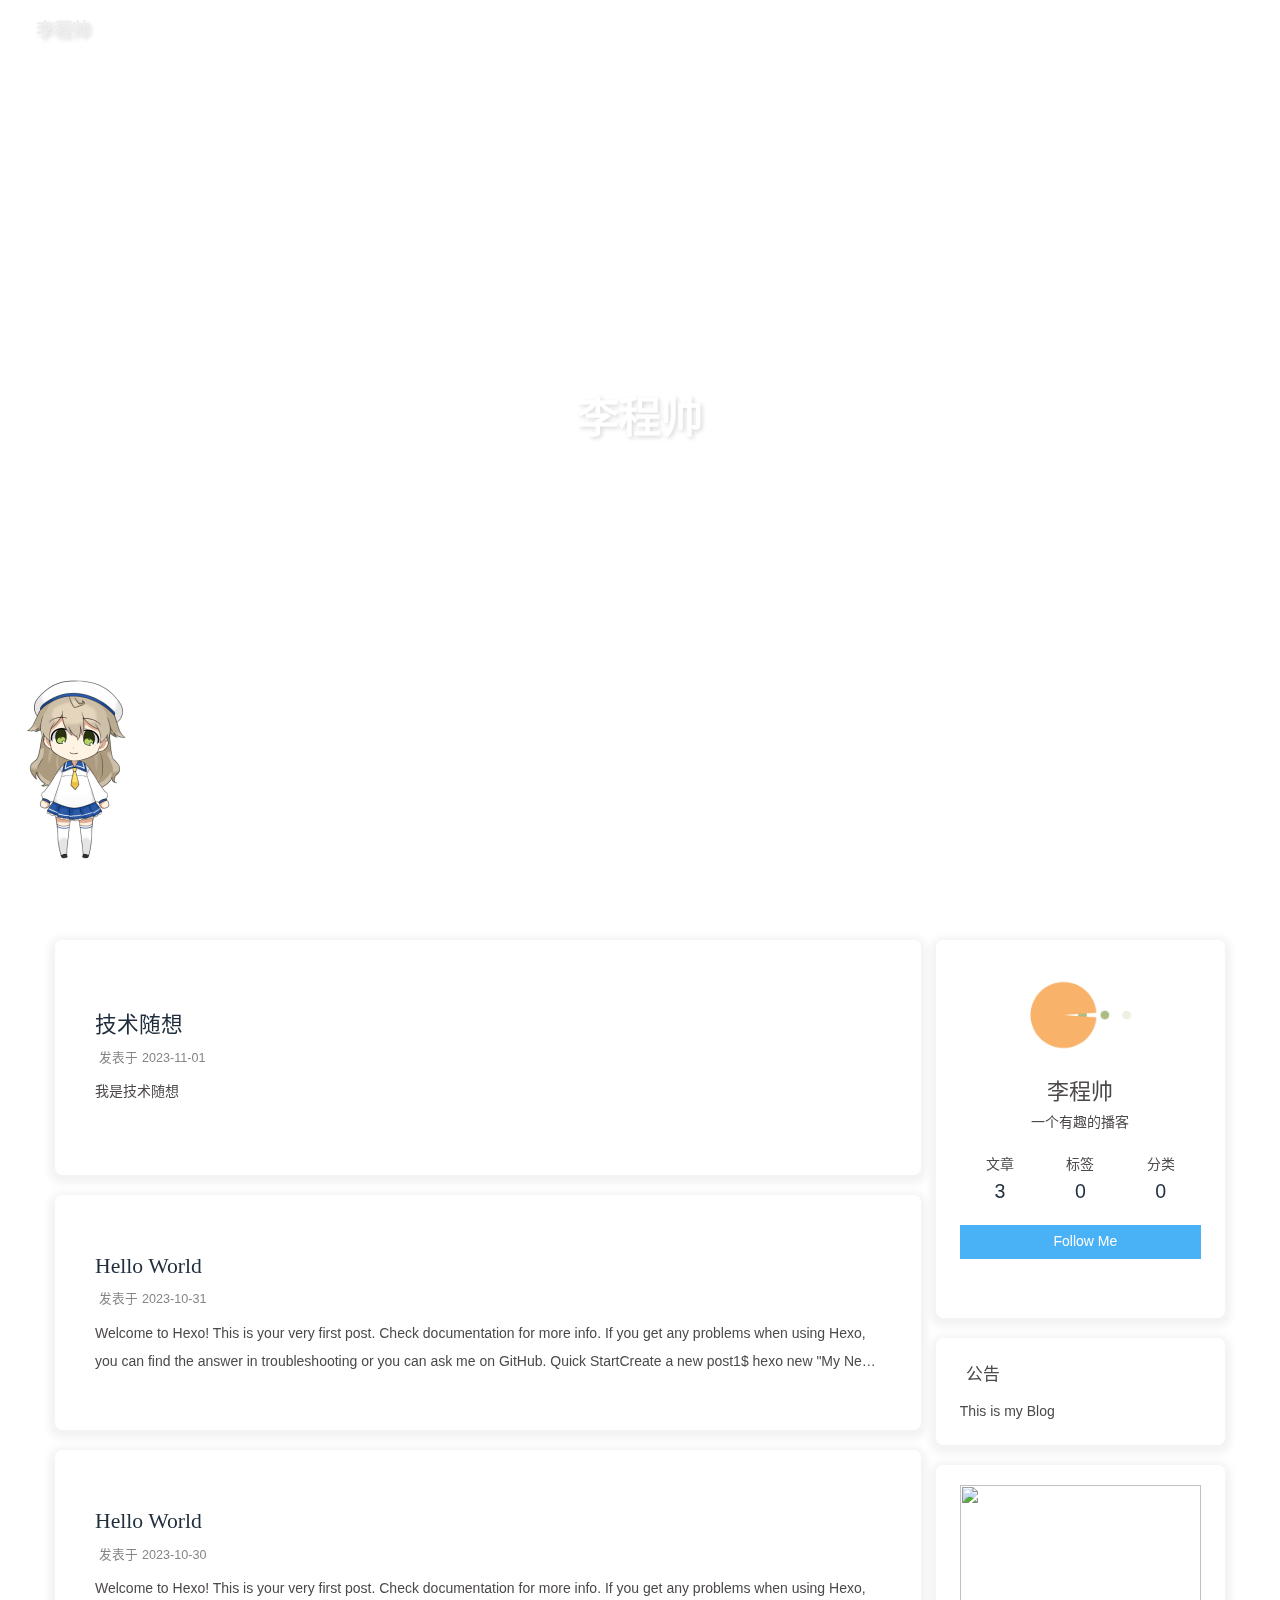
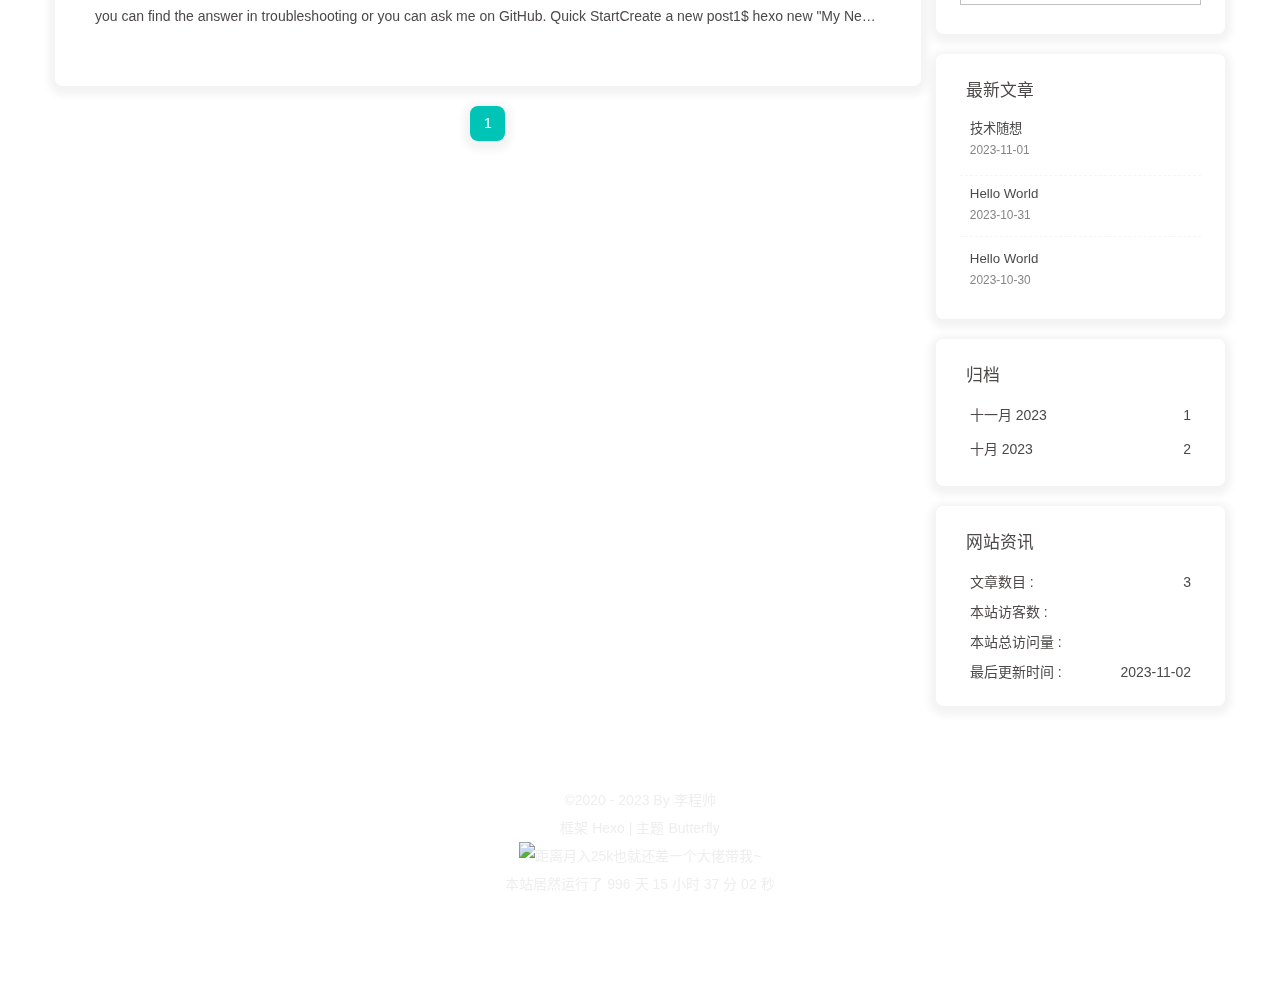
==== commit 2766ce00: "Site updated: 2023-11-02 14:50:35" ====
--- a/index.html
+++ b/index.html
@@ -54,7 +54,7 @@
   isHome: true,
   isHighlightShrink: false,
   isToc: false,
-  postUpdate: '2023-11-02 09:30:10'
+  postUpdate: '2023-11-02 14:41:21'
 }</script><script>(win=>{
       win.saveToLocal = {
         set: (key, value, ttl) => {
@@ -151,8 +151,8 @@
         }
       }
       detectApple()
-    })(window)</script><link rel="stylesheet" href="/css/custom.css" media="defer" onload="this.media='all'"><!-- hexo injector head_end start --><link rel="stylesheet" href="https://cdn.cbd.int/hexo-butterfly-clock-anzhiyu/lib/clock.min.css" /><link rel="stylesheet" href="https://cdn.cbd.int/hexo-butterfly-tag-plugins-plus@latest/lib/assets/font-awesome-animation.min.css" media="defer" onload="this.media='all'"><link rel="stylesheet" href="https://cdn.cbd.int/hexo-butterfly-tag-plugins-plus@latest/lib/tag_plugins.css" media="defer" onload="this.media='all'"><script src="https://cdn.cbd.int/hexo-butterfly-tag-plugins-plus@latest/lib/assets/carousel-touch.js"></script><link rel="stylesheet" href="https://npm.elemecdn.com/anzhiyu-blog@2.0.4/css/runtime/runtime.min.css" media="print" onload="this.media='all'"><link rel="stylesheet" href="https://cdn.cbd.int/hexo-butterfly-wowjs/lib/animate.min.css" media="print" onload="this.media='screen'"><!-- hexo injector head_end end --><meta name="generator" content="Hexo 6.3.0"><link rel="alternate" href="/atom.xml" title="李程帅" type="application/atom+xml">
-</head><body><div id="web_bg"></div><div id="sidebar"><div id="menu-mask"></div><div id="sidebar-menus"><div class="avatar-img is-center"><img src="https://i.loli.net/2021/02/24/5O1day2nriDzjSu.png" onerror="onerror=null;src='/img/friend_404.gif'" alt="avatar"/></div><div class="sidebar-site-data site-data is-center"><a href="/archives/"><div class="headline">文章</div><div class="length-num">3</div></a><a href="/tags/"><div class="headline">标签</div><div class="length-num">0</div></a><a href="/categories/"><div class="headline">分类</div><div class="length-num">0</div></a></div><hr class="custom-hr"/><div class="menus_items"><div class="menus_item"><a class="site-page faa-parent animated-hover" href="/"><i class="fa-fw fas fa-home faa-tada"></i><span> 首页</span></a></div><div class="menus_item"><a class="site-page faa-parent animated-hover" href="/archives/"><i class="fa-fw fas fa-archive faa-tada"></i><span> 时间轴</span></a></div><div class="menus_item"><a class="site-page faa-parent animated-hover" href="/artitalk/"><i class="fa-fw fas fa-comment-dots faa-tada"></i><span> 闲言碎语</span></a></div><div class="menus_item"><a class="site-page faa-parent animated-hover" href="/music/"><i class="fa-fw fas fa-music faa-tada"></i><span> 音乐馆</span></a></div><div class="menus_item"><a class="site-page faa-parent animated-hover" href="/categories/"><i class="fa-fw fas fa-folder-open faa-tada"></i><span> 分类</span></a></div><div class="menus_item"><a class="site-page faa-parent animated-hover" href="/fcircle/"><i class="fa-fw fab fa-artstation faa-tada"></i><span> 朋友圈</span></a></div><div class="menus_item"><a class="site-page faa-parent animated-hover" href="/comments/"><i class="fa-fw fas fa-envelope faa-tada"></i><span> 留言板</span></a></div><div class="menus_item"><a class="site-page faa-parent animated-hover" href="/link/"><i class="fa-fw fas fa-link faa-tada"></i><span> 友人帐</span></a></div><div class="menus_item"><a class="site-page faa-parent animated-hover" href="/bangumis/"><svg class="icon faa-tada" aria-hidden="true"><use xlink:href="#icon-bilibili1"></use></svg><span> 追番</span></a></div><div class="menus_item"><a class="site-page faa-parent animated-hover" href="/about/"><svg class="icon faa-tada" aria-hidden="true"><use xlink:href="#icon-zhifeiji"></use></svg><span> 关于</span></a></div></div></div></div><div class="page" id="body-wrap"><header class="full_page" id="page-header"><nav id="nav"><span id="blog-info"><a href="/" title="李程帅"><span class="site-name">李程帅</span></a></span><div id="menus"><div id="search-button"><a class="site-page social-icon search" href="javascript:void(0);"><i class="fas fa-search fa-fw"></i><span> 搜索</span></a></div><div class="menus_items"><div class="menus_item"><a class="site-page faa-parent animated-hover" href="/"><i class="fa-fw fas fa-home faa-tada"></i><span> 首页</span></a></div><div class="menus_item"><a class="site-page faa-parent animated-hover" href="/archives/"><i class="fa-fw fas fa-archive faa-tada"></i><span> 时间轴</span></a></div><div class="menus_item"><a class="site-page faa-parent animated-hover" href="/artitalk/"><i class="fa-fw fas fa-comment-dots faa-tada"></i><span> 闲言碎语</span></a></div><div class="menus_item"><a class="site-page faa-parent animated-hover" href="/music/"><i class="fa-fw fas fa-music faa-tada"></i><span> 音乐馆</span></a></div><div class="menus_item"><a class="site-page faa-parent animated-hover" href="/categories/"><i class="fa-fw fas fa-folder-open faa-tada"></i><span> 分类</span></a></div><div class="menus_item"><a class="site-page faa-parent animated-hover" href="/fcircle/"><i class="fa-fw fab fa-artstation faa-tada"></i><span> 朋友圈</span></a></div><div class="menus_item"><a class="site-page faa-parent animated-hover" href="/comments/"><i class="fa-fw fas fa-envelope faa-tada"></i><span> 留言板</span></a></div><div class="menus_item"><a class="site-page faa-parent animated-hover" href="/link/"><i class="fa-fw fas fa-link faa-tada"></i><span> 友人帐</span></a></div><div class="menus_item"><a class="site-page faa-parent animated-hover" href="/bangumis/"><svg class="icon faa-tada" aria-hidden="true"><use xlink:href="#icon-bilibili1"></use></svg><span> 追番</span></a></div><div class="menus_item"><a class="site-page faa-parent animated-hover" href="/about/"><svg class="icon faa-tada" aria-hidden="true"><use xlink:href="#icon-zhifeiji"></use></svg><span> 关于</span></a></div></div><div id="toggle-menu"><a class="site-page" href="javascript:void(0);"><i class="fas fa-bars fa-fw"></i></a></div></div></nav><div id="site-info"><h1 id="site-title">李程帅</h1><div id="site_social_icons"><a class="social-icon faa-parent animated-hover" href="https://github.com/anzhiyu-c" target="_blank" title="Github"><svg class="icon faa-tada" aria-hidden="true"><use xlink:href="#icon-gitHub"></use></svg></a><a class="social-icon faa-parent animated-hover" href="https://mail.qq.com/cgi-bin/qm_share?t=qm_mailme&amp;email=2268025923@qq.com" target="_blank" title="Email"><svg class="icon faa-tada" aria-hidden="true"><use xlink:href="#icon-youxiang"></use></svg></a><a class="social-icon faa-parent animated-hover" href="/atom.xml" target="_blank" title="RSS"><svg class="icon faa-tada" aria-hidden="true"><use xlink:href="#icon-rss"></use></svg></a><a class="social-icon faa-parent animated-hover" href="https://space.bilibili.com/372204786" target="_blank" title="BiliBili"><svg class="icon faa-tada" aria-hidden="true"><use xlink:href="#icon-bilibili"></use></svg></a><a class="social-icon faa-parent animated-hover" href="tencent://Message/?Uin=2268025923&amp;amp;websiteName=local.edu.com:8888=&amp;amp;Menu=yes" target="_blank" title="QQ"><svg class="icon faa-tada" aria-hidden="true"><use xlink:href="#icon-QQ1"></use></svg></a></div></div><div id="scroll-down"><i class="fas fa-angle-down scroll-down-effects"></i></div></header><main class="layout" id="content-inner"><div class="recent-posts" id="recent-posts"><div class="recent-post-item"><div class="recent-post-info no-cover"><a class="article-title" href="/posts/dfb8a81f.html" title="技术随想">技术随想</a><div class="article-meta-wrap"><span class="post-meta-date"><i class="far fa-calendar-alt"></i><span class="article-meta-label">发表于</span><time datetime="2023-11-01T02:50:08.000Z" title="发表于 2023-11-01 10:50:08">2023-11-01</time></span></div><div class="content">我是技术随想
+    })(window)</script><link rel="stylesheet" href="/css/custom.css" media="defer" onload="this.media='all'"><!-- hexo injector head_end start --><link rel="stylesheet" href="https://cdn.cbd.int/hexo-butterfly-categories-card@1.0.0/lib/categorybar.css"><link rel="stylesheet" href="https://cdn.cbd.int/hexo-butterfly-clock-anzhiyu/lib/clock.min.css" /><link rel="stylesheet" href="https://npm.elemecdn.com/anzhiyu-blog@2.0.4/css/runtime/runtime.min.css" media="print" onload="this.media='all'"><link rel="stylesheet" href="https://cdn.cbd.int/hexo-butterfly-swiper-anzhiyu@1.0.4/lib/swiper.min.css" media="print" onload="this.media='all'"><link rel="stylesheet" href="https://cdn.cbd.int/hexo-butterfly-swiper-anzhiyu@1.0.4/lib/swiperstyle.css" media="print" onload="this.media='all'"><link rel="stylesheet" href="https://cdn.cbd.int/hexo-butterfly-wowjs/lib/animate.min.css" media="print" onload="this.media='screen'"><link rel="stylesheet" href="https://cdn.cbd.int/hexo-butterfly-tag-plugins-plus@latest/lib/assets/font-awesome-animation.min.css" media="defer" onload="this.media='all'"><link rel="stylesheet" href="https://cdn.cbd.int/hexo-butterfly-tag-plugins-plus@latest/lib/tag_plugins.css" media="defer" onload="this.media='all'"><script src="https://cdn.cbd.int/hexo-butterfly-tag-plugins-plus@latest/lib/assets/carousel-touch.js"></script><!-- hexo injector head_end end --><meta name="generator" content="Hexo 6.3.0"><link rel="alternate" href="/atom.xml" title="李程帅" type="application/atom+xml">
+</head><body><div id="web_bg"></div><div id="sidebar"><div id="menu-mask"></div><div id="sidebar-menus"><div class="avatar-img is-center"><img src="https://i.loli.net/2021/02/24/5O1day2nriDzjSu.png" onerror="onerror=null;src='/img/friend_404.gif'" alt="avatar"/></div><div class="sidebar-site-data site-data is-center"><a href="/archives/"><div class="headline">文章</div><div class="length-num">3</div></a><a href="/tags/"><div class="headline">标签</div><div class="length-num">0</div></a><a href="/categories/"><div class="headline">分类</div><div class="length-num">0</div></a></div><hr class="custom-hr"/><div class="menus_items"><div class="menus_item"><a class="site-page faa-parent animated-hover" href="/"><i class="fa-fw fas fa-home faa-tada"></i><span> 首页</span></a></div><div class="menus_item"><a class="site-page faa-parent animated-hover" href="/archives/"><i class="fa-fw fas fa-archive faa-tada"></i><span> 时间轴</span></a></div><div class="menus_item"><a class="site-page faa-parent animated-hover" href="/artitalk/"><i class="fa-fw fas fa-comment-dots faa-tada"></i><span> 闲言碎语</span></a></div><div class="menus_item"><a class="site-page faa-parent animated-hover" href="/music/"><i class="fa-fw fas fa-music faa-tada"></i><span> 音乐馆</span></a></div><div class="menus_item"><a class="site-page faa-parent animated-hover" href="/categories/"><i class="fa-fw fas fa-folder-open faa-tada"></i><span> 分类</span></a></div><div class="menus_item"><a class="site-page faa-parent animated-hover" href="/fcircle/"><i class="fa-fw fab fa-artstation faa-tada"></i><span> 朋友圈</span></a></div><div class="menus_item"><a class="site-page faa-parent animated-hover" href="/comments/"><i class="fa-fw fas fa-envelope faa-tada"></i><span> 留言板</span></a></div><div class="menus_item"><a class="site-page faa-parent animated-hover" href="/link/"><i class="fa-fw fas fa-link faa-tada"></i><span> 友人帐</span></a></div><div class="menus_item"><a class="site-page faa-parent animated-hover" href="/bangumis/"><svg class="icon faa-tada" aria-hidden="true"><use xlink:href="#icon-bilibili1"></use></svg><span> 追番</span></a></div><div class="menus_item"><a class="site-page faa-parent animated-hover" href="/about/"><svg class="icon faa-tada" aria-hidden="true"><use xlink:href="#icon-zhifeiji"></use></svg><span> 关于</span></a></div></div></div></div><div class="page" id="body-wrap"><header class="full_page" id="page-header"><nav id="nav"><span id="blog-info"><a href="/" title="李程帅"><span class="site-name">李程帅</span></a></span><div id="menus"><div id="search-button"><a class="site-page social-icon search" href="javascript:void(0);"><i class="fas fa-search fa-fw"></i><span> 搜索</span></a></div><div class="menus_items"><div class="menus_item"><a class="site-page faa-parent animated-hover" href="/"><i class="fa-fw fas fa-home faa-tada"></i><span> 首页</span></a></div><div class="menus_item"><a class="site-page faa-parent animated-hover" href="/archives/"><i class="fa-fw fas fa-archive faa-tada"></i><span> 时间轴</span></a></div><div class="menus_item"><a class="site-page faa-parent animated-hover" href="/artitalk/"><i class="fa-fw fas fa-comment-dots faa-tada"></i><span> 闲言碎语</span></a></div><div class="menus_item"><a class="site-page faa-parent animated-hover" href="/music/"><i class="fa-fw fas fa-music faa-tada"></i><span> 音乐馆</span></a></div><div class="menus_item"><a class="site-page faa-parent animated-hover" href="/categories/"><i class="fa-fw fas fa-folder-open faa-tada"></i><span> 分类</span></a></div><div class="menus_item"><a class="site-page faa-parent animated-hover" href="/fcircle/"><i class="fa-fw fab fa-artstation faa-tada"></i><span> 朋友圈</span></a></div><div class="menus_item"><a class="site-page faa-parent animated-hover" href="/comments/"><i class="fa-fw fas fa-envelope faa-tada"></i><span> 留言板</span></a></div><div class="menus_item"><a class="site-page faa-parent animated-hover" href="/link/"><i class="fa-fw fas fa-link faa-tada"></i><span> 友人帐</span></a></div><div class="menus_item"><a class="site-page faa-parent animated-hover" href="/bangumis/"><svg class="icon faa-tada" aria-hidden="true"><use xlink:href="#icon-bilibili1"></use></svg><span> 追番</span></a></div><div class="menus_item"><a class="site-page faa-parent animated-hover" href="/about/"><svg class="icon faa-tada" aria-hidden="true"><use xlink:href="#icon-zhifeiji"></use></svg><span> 关于</span></a></div></div><div id="toggle-menu"><a class="site-page" href="javascript:void(0);"><i class="fas fa-bars fa-fw"></i></a></div></div></nav><div id="site-info"><h1 id="site-title">李程帅</h1><div id="site_social_icons"><a class="social-icon faa-parent animated-hover" href="https://github.com/lichengshuai123" target="_blank" title="Github"><svg class="icon faa-tada" aria-hidden="true"><use xlink:href="#icon-gitHub"></use></svg></a><a class="social-icon faa-parent animated-hover" href="https://mail.qq.com/cgi-bin/qm_share?t=qm_mailme&amp;email=1069739406@qq.com" target="_blank" title="Email"><svg class="icon faa-tada" aria-hidden="true"><use xlink:href="#icon-youxiang"></use></svg></a><a class="social-icon faa-parent animated-hover" href="/atom.xml" target="_blank" title="RSS"><svg class="icon faa-tada" aria-hidden="true"><use xlink:href="#icon-rss"></use></svg></a><a class="social-icon faa-parent animated-hover" href="https://space.bilibili.com/499876432" target="_blank" title="BiliBili"><svg class="icon faa-tada" aria-hidden="true"><use xlink:href="#icon-bilibili"></use></svg></a><a class="social-icon faa-parent animated-hover" href="tencent://Message/?Uin=2268025923&amp;amp;websiteName=local.edu.com:8888=&amp;amp;Menu=yes" target="_blank" title="QQ"><svg class="icon faa-tada" aria-hidden="true"><use xlink:href="#icon-QQ1"></use></svg></a></div></div><div id="scroll-down"><i class="fas fa-angle-down scroll-down-effects"></i></div></header><main class="layout" id="content-inner"><div class="recent-posts" id="recent-posts"><div class="recent-post-item"><div class="recent-post-info no-cover"><a class="article-title" href="/posts/dfb8a81f.html" title="技术随想">技术随想</a><div class="article-meta-wrap"><span class="post-meta-date"><i class="far fa-calendar-alt"></i><span class="article-meta-label">发表于</span><time datetime="2023-11-01T02:50:08.000Z" title="发表于 2023-11-01 10:50:08">2023-11-01</time></span></div><div class="content">我是技术随想
 </div></div></div><div class="recent-post-item"><div class="recent-post-info no-cover"><a class="article-title" href="/posts/4a17b156.html" title="Hello World">Hello World</a><div class="article-meta-wrap"><span class="post-meta-date"><i class="far fa-calendar-alt"></i><span class="article-meta-label">发表于</span><time datetime="2023-10-31T08:25:34.477Z" title="发表于 2023-10-31 16:25:34">2023-10-31</time></span></div><div class="content">Welcome to Hexo! This is your very first post. Check documentation for more info. If you get any problems when using Hexo, you can find the answer in troubleshooting or you can ask me on GitHub.
 Quick StartCreate a new post1$ hexo new &quot;My New Post&quot;
 More info: Writing
@@ -171,7 +171,73 @@
 More info: Generating
 Deploy to remote sites1$ hexo deploy
 More info: Deployment
-</div></div></div><nav id="pagination"><div class="pagination"><span class="page-number current">1</span></div></nav></div><div class="aside-content" id="aside-content"><div class="card-widget card-info"><div class="is-center"><div class="avatar-img"><img src="https://i.loli.net/2021/02/24/5O1day2nriDzjSu.png" onerror="this.onerror=null;this.src='/img/friend_404.gif'" alt="avatar"/></div><div class="author-info__name">李程帅</div><div class="author-info__description">一个有趣的播客</div></div><div class="card-info-data site-data is-center"><a href="/archives/"><div class="headline">文章</div><div class="length-num">3</div></a><a href="/tags/"><div class="headline">标签</div><div class="length-num">0</div></a><a href="/categories/"><div class="headline">分类</div><div class="length-num">0</div></a></div><a id="card-info-btn" target="_blank" rel="noopener" href="https://github.com/xxxxxx"><i class="fab fa-github"></i><span>Follow Me</span></a><div class="card-info-social-icons is-center"><a class="social-icon faa-parent animated-hover" href="https://github.com/anzhiyu-c" target="_blank" title="Github"><svg class="icon faa-tada" aria-hidden="true"><use xlink:href="#icon-gitHub"></use></svg></a><a class="social-icon faa-parent animated-hover" href="https://mail.qq.com/cgi-bin/qm_share?t=qm_mailme&amp;email=2268025923@qq.com" target="_blank" title="Email"><svg class="icon faa-tada" aria-hidden="true"><use xlink:href="#icon-youxiang"></use></svg></a><a class="social-icon faa-parent animated-hover" href="/atom.xml" target="_blank" title="RSS"><svg class="icon faa-tada" aria-hidden="true"><use xlink:href="#icon-rss"></use></svg></a><a class="social-icon faa-parent animated-hover" href="https://space.bilibili.com/372204786" target="_blank" title="BiliBili"><svg class="icon faa-tada" aria-hidden="true"><use xlink:href="#icon-bilibili"></use></svg></a><a class="social-icon faa-parent animated-hover" href="tencent://Message/?Uin=2268025923&amp;amp;websiteName=local.edu.com:8888=&amp;amp;Menu=yes" target="_blank" title="QQ"><svg class="icon faa-tada" aria-hidden="true"><use xlink:href="#icon-QQ1"></use></svg></a></div></div><div class="card-widget card-announcement"><div class="item-headline"><i class="fas fa-bullhorn fa-shake"></i><span>公告</span></div><div class="announcement_content">This is my Blog</div></div><div class="sticky_layout"><div class="card-widget card-recent-post"><div class="item-headline"><i class="fas fa-history"></i><span>最新文章</span></div><div class="aside-list"><div class="aside-list-item no-cover"><div class="content"><a class="title" href="/posts/dfb8a81f.html" title="技术随想">技术随想</a><time datetime="2023-11-01T02:50:08.000Z" title="发表于 2023-11-01 10:50:08">2023-11-01</time></div></div><div class="aside-list-item no-cover"><div class="content"><a class="title" href="/posts/4a17b156.html" title="Hello World">Hello World</a><time datetime="2023-10-31T08:25:34.477Z" title="发表于 2023-10-31 16:25:34">2023-10-31</time></div></div><div class="aside-list-item no-cover"><div class="content"><a class="title" href="/posts/4a17b156.html" title="Hello World">Hello World</a><time datetime="2023-10-30T07:35:59.766Z" title="发表于 2023-10-30 15:35:59">2023-10-30</time></div></div></div></div><div class="card-widget card-archives"><div class="item-headline"><i class="fas fa-archive"></i><span>归档</span></div><ul class="card-archive-list"><li class="card-archive-list-item"><a class="card-archive-list-link" href="/archives/2023/11/"><span class="card-archive-list-date">十一月 2023</span><span class="card-archive-list-count">1</span></a></li><li class="card-archive-list-item"><a class="card-archive-list-link" href="/archives/2023/10/"><span class="card-archive-list-date">十月 2023</span><span class="card-archive-list-count">2</span></a></li></ul></div><div class="card-widget card-webinfo"><div class="item-headline"><i class="fas fa-chart-line"></i><span>网站资讯</span></div><div class="webinfo"><div class="webinfo-item"><div class="item-name">文章数目 :</div><div class="item-count">3</div></div><div class="webinfo-item"><div class="item-name">本站访客数 :</div><div class="item-count" id="busuanzi_value_site_uv"><i class="fa-solid fa-spinner fa-spin"></i></div></div><div class="webinfo-item"><div class="item-name">本站总访问量 :</div><div class="item-count" id="busuanzi_value_site_pv"><i class="fa-solid fa-spinner fa-spin"></i></div></div><div class="webinfo-item"><div class="item-name">最后更新时间 :</div><div class="item-count" id="last-push-date" data-lastPushDate="2023-11-02T01:30:10.817Z"><i class="fa-solid fa-spinner fa-spin"></i></div></div></div></div></div></div></main><footer id="footer"><div id="footer-wrap"><div class="copyright">&copy;2020 - 2023 By 李程帅</div><div class="framework-info"><span>框架 </span><a target="_blank" rel="noopener" href="https://hexo.io">Hexo</a><span class="footer-separator">|</span><span>主题 </span><a target="_blank" rel="noopener" href="https://github.com/jerryc127/hexo-theme-butterfly">Butterfly</a></div></div></footer></div><div id="rightside"><div id="rightside-config-hide"><button id="darkmode" type="button" title="浅色和深色模式转换"><i class="fas fa-adjust"></i></button><button id="hide-aside-btn" type="button" title="单栏和双栏切换"><i class="fas fa-arrows-alt-h"></i></button></div><div id="rightside-config-show"><button id="rightside-config" type="button" title="设置"><i class="fas fa-cog fa-spin"></i></button><button id="go-up" type="button" title="回到顶部"><span class="scroll-percent"></span><i class="fas fa-arrow-up"></i></button></div></div><div><script src="/js/utils.js"></script><script src="/js/main.js"></script><script src="https://cdn.jsdelivr.net/npm/@fancyapps/ui/dist/fancybox/fancybox.umd.min.js"></script><div class="js-pjax"></div><div class="aplayer no-destroy" data-id="8152976493" data-server="netease" data-type="playlist"   data-order="list" data-fixed="true" data-preload="auto" data-autoplay="false" data-mutex="true" ></div><link rel="stylesheet" href="https://cdn.jsdelivr.net/npm/aplayer/dist/APlayer.min.css" media="print" onload="this.media='all'"><script src="https://cdn.jsdelivr.net/npm/aplayer/dist/APlayer.min.js"></script><script src="https://cdn.jsdelivr.net/npm/butterfly-extsrc/metingjs/dist/Meting.min.js"></script><div class="app-refresh" id="app-refresh" style="position: fixed;top: -2.2rem;left: 0;right: 0;z-index: 99999;padding: 0 1rem;font-size: 15px;height: 2.2rem;transition: all 0.3s ease;"><div class="app-refresh-wrap" style=" display: flex;color: #fff;height: 100%;align-items: center;justify-content: center;"><label>✨ 有新文章啦！ 👉</label><a href="javascript:void(0)" onclick="location.reload()"><span style="color: #fff;text-decoration: underline;cursor: pointer;">🍗点击食用🍔</span></a></div></div><script>if ('serviceWorker' in navigator) {
+</div></div></div><nav id="pagination"><div class="pagination"><span class="page-number current">1</span></div></nav></div><div class="aside-content" id="aside-content"><div class="card-widget card-info"><div class="is-center"><div class="avatar-img"><img src="https://i.loli.net/2021/02/24/5O1day2nriDzjSu.png" onerror="this.onerror=null;this.src='/img/friend_404.gif'" alt="avatar"/></div><div class="author-info__name">李程帅</div><div class="author-info__description">一个有趣的播客</div></div><div class="card-info-data site-data is-center"><a href="/archives/"><div class="headline">文章</div><div class="length-num">3</div></a><a href="/tags/"><div class="headline">标签</div><div class="length-num">0</div></a><a href="/categories/"><div class="headline">分类</div><div class="length-num">0</div></a></div><a id="card-info-btn" target="_blank" rel="noopener" href="https://github.com/xxxxxx"><i class="fab fa-github"></i><span>Follow Me</span></a><div class="card-info-social-icons is-center"><a class="social-icon faa-parent animated-hover" href="https://github.com/lichengshuai123" target="_blank" title="Github"><svg class="icon faa-tada" aria-hidden="true"><use xlink:href="#icon-gitHub"></use></svg></a><a class="social-icon faa-parent animated-hover" href="https://mail.qq.com/cgi-bin/qm_share?t=qm_mailme&amp;email=1069739406@qq.com" target="_blank" title="Email"><svg class="icon faa-tada" aria-hidden="true"><use xlink:href="#icon-youxiang"></use></svg></a><a class="social-icon faa-parent animated-hover" href="/atom.xml" target="_blank" title="RSS"><svg class="icon faa-tada" aria-hidden="true"><use xlink:href="#icon-rss"></use></svg></a><a class="social-icon faa-parent animated-hover" href="https://space.bilibili.com/499876432" target="_blank" title="BiliBili"><svg class="icon faa-tada" aria-hidden="true"><use xlink:href="#icon-bilibili"></use></svg></a><a class="social-icon faa-parent animated-hover" href="tencent://Message/?Uin=2268025923&amp;amp;websiteName=local.edu.com:8888=&amp;amp;Menu=yes" target="_blank" title="QQ"><svg class="icon faa-tada" aria-hidden="true"><use xlink:href="#icon-QQ1"></use></svg></a></div></div><div class="card-widget card-announcement"><div class="item-headline"><i class="fas fa-bullhorn fa-shake"></i><span>公告</span></div><div class="announcement_content">This is my Blog</div></div><div class="sticky_layout"><div class="card-widget card-recent-post"><div class="item-headline"><i class="fas fa-history"></i><span>最新文章</span></div><div class="aside-list"><div class="aside-list-item no-cover"><div class="content"><a class="title" href="/posts/dfb8a81f.html" title="技术随想">技术随想</a><time datetime="2023-11-01T02:50:08.000Z" title="发表于 2023-11-01 10:50:08">2023-11-01</time></div></div><div class="aside-list-item no-cover"><div class="content"><a class="title" href="/posts/4a17b156.html" title="Hello World">Hello World</a><time datetime="2023-10-31T08:25:34.477Z" title="发表于 2023-10-31 16:25:34">2023-10-31</time></div></div><div class="aside-list-item no-cover"><div class="content"><a class="title" href="/posts/4a17b156.html" title="Hello World">Hello World</a><time datetime="2023-10-30T07:35:59.766Z" title="发表于 2023-10-30 15:35:59">2023-10-30</time></div></div></div></div><div class="card-widget card-archives"><div class="item-headline"><i class="fas fa-archive"></i><span>归档</span></div><ul class="card-archive-list"><li class="card-archive-list-item"><a class="card-archive-list-link" href="/archives/2023/11/"><span class="card-archive-list-date">十一月 2023</span><span class="card-archive-list-count">1</span></a></li><li class="card-archive-list-item"><a class="card-archive-list-link" href="/archives/2023/10/"><span class="card-archive-list-date">十月 2023</span><span class="card-archive-list-count">2</span></a></li></ul></div><div class="card-widget card-webinfo"><div class="item-headline"><i class="fas fa-chart-line"></i><span>网站资讯</span></div><div class="webinfo"><div class="webinfo-item"><div class="item-name">文章数目 :</div><div class="item-count">3</div></div><div class="webinfo-item"><div class="item-name">本站访客数 :</div><div class="item-count" id="busuanzi_value_site_uv"><i class="fa-solid fa-spinner fa-spin"></i></div></div><div class="webinfo-item"><div class="item-name">本站总访问量 :</div><div class="item-count" id="busuanzi_value_site_pv"><i class="fa-solid fa-spinner fa-spin"></i></div></div><div class="webinfo-item"><div class="item-name">最后更新时间 :</div><div class="item-count" id="last-push-date" data-lastPushDate="2023-11-02T06:41:21.768Z"><i class="fa-solid fa-spinner fa-spin"></i></div></div></div></div></div></div></main><footer id="footer"><div id="footer-wrap"><div class="copyright">&copy;2020 - 2023 By 李程帅</div><div class="framework-info"><span>框架 </span><a target="_blank" rel="noopener" href="https://hexo.io">Hexo</a><span class="footer-separator">|</span><span>主题 </span><a target="_blank" rel="noopener" href="https://github.com/jerryc127/hexo-theme-butterfly">Butterfly</a></div></div></footer></div><div id="rightside"><div id="rightside-config-hide"><button id="darkmode" type="button" title="浅色和深色模式转换"><i class="fas fa-adjust"></i></button><button id="hide-aside-btn" type="button" title="单栏和双栏切换"><i class="fas fa-arrows-alt-h"></i></button></div><div id="rightside-config-show"><button id="rightside-config" type="button" title="设置"><i class="fas fa-cog fa-spin"></i></button><button id="go-up" type="button" title="回到顶部"><span class="scroll-percent"></span><i class="fas fa-arrow-up"></i></button></div></div><div><script src="/js/utils.js"></script><script src="/js/main.js"></script><script src="https://cdn.jsdelivr.net/npm/@fancyapps/ui/dist/fancybox/fancybox.umd.min.js"></script><div class="js-pjax"></div><script async src="//at.alicdn.com/t/font_2032782_ev6ytrh30f.js"></script><link rel="stylesheet" href="https://cdn.jsdelivr.net/npm/aplayer/dist/APlayer.min.css" media="print" onload="this.media='all'"><script src="https://cdn.jsdelivr.net/npm/aplayer/dist/APlayer.min.js"></script><script src="https://cdn.jsdelivr.net/npm/butterfly-extsrc/metingjs/dist/Meting.min.js"></script><script src="https://cdn.jsdelivr.net/npm/pjax/pjax.min.js"></script><script>let pjaxSelectors = ["head > title","#config-diff","#body-wrap","#rightside-config-hide","#rightside-config-show",".js-pjax"]
+
+var pjax = new Pjax({
+  elements: 'a:not([target="_blank"])',
+  selectors: pjaxSelectors,
+  cacheBust: false,
+  analytics: false,
+  scrollRestoration: false
+})
+
+document.addEventListener('pjax:send', function () {
+
+  // removeEventListener
+  btf.removeGlobalFnEvent('pjax')
+  btf.removeGlobalFnEvent('themeChange')
+
+  document.getElementById('rightside').classList.remove('rightside-show')
+  
+  if (window.aplayers) {
+    for (let i = 0; i < window.aplayers.length; i++) {
+      if (!window.aplayers[i].options.fixed) {
+        window.aplayers[i].destroy()
+      }
+    }
+  }
+
+  typeof typed === 'object' && typed.destroy()
+
+  //reset readmode
+  const $bodyClassList = document.body.classList
+  $bodyClassList.contains('read-mode') && $bodyClassList.remove('read-mode')
+
+  typeof disqusjs === 'object' && disqusjs.destroy()
+})
+
+document.addEventListener('pjax:complete', function () {
+  window.refreshFn()
+
+  document.querySelectorAll('script[data-pjax]').forEach(item => {
+    const newScript = document.createElement('script')
+    const content = item.text || item.textContent || item.innerHTML || ""
+    Array.from(item.attributes).forEach(attr => newScript.setAttribute(attr.name, attr.value))
+    newScript.appendChild(document.createTextNode(content))
+    item.parentNode.replaceChild(newScript, item)
+  })
+
+  GLOBAL_CONFIG.islazyload && window.lazyLoadInstance.update()
+
+  typeof panguInit === 'function' && panguInit()
+
+  // google analytics
+  typeof gtag === 'function' && gtag('config', '', {'page_path': window.location.pathname});
+
+  // baidu analytics
+  typeof _hmt === 'object' && _hmt.push(['_trackPageview',window.location.pathname]);
+
+  typeof loadMeting === 'function' && document.getElementsByClassName('aplayer').length && loadMeting()
+
+  // prismjs
+  typeof Prism === 'object' && Prism.highlightAll()
+})
+
+document.addEventListener('pjax:error', e => {
+  if (e.request.status === 404) {
+    pjax.loadUrl('/404.html')
+  }
+})</script><div class="app-refresh" id="app-refresh" style="position: fixed;top: -2.2rem;left: 0;right: 0;z-index: 99999;padding: 0 1rem;font-size: 15px;height: 2.2rem;transition: all 0.3s ease;"><div class="app-refresh-wrap" style=" display: flex;color: #fff;height: 100%;align-items: center;justify-content: center;"><label>✨ 有新文章啦！ 👉</label><a href="javascript:void(0)" onclick="location.reload()"><span style="color: #fff;text-decoration: underline;cursor: pointer;">🍗点击食用🍔</span></a></div></div><script>if ('serviceWorker' in navigator) {
 if (navigator.serviceWorker.controller) {
 navigator.serviceWorker.addEventListener('controllerchange', function() {
 showNotification()
@@ -208,6 +274,16 @@
 document.getElementById('app-refresh').style.cssText = cssText
 }
 }</script><script async data-pjax src="//busuanzi.ibruce.info/busuanzi/2.3/busuanzi.pure.mini.js"></script><div id="local-search"><div class="search-dialog"><nav class="search-nav"><span class="search-dialog-title">搜索</span><span id="loading-status"></span><button class="search-close-button"><i class="fas fa-times"></i></button></nav><div class="is-center" id="loading-database"><i class="fas fa-spinner fa-pulse"></i><span>  数据库加载中</span></div><div class="search-wrap"><div id="local-search-input"><div class="local-search-box"><input class="local-search-box--input" placeholder="搜索文章" type="text"/></div></div><hr/><div id="local-search-results"></div><div id="local-search-stats-wrap"></div></div></div><div id="search-mask"></div><script src="/js/search/local-search.js"></script></div></div><!-- hexo injector body_end start --><script data-pjax>
+    function butterfly_categories_card_injector_config(){
+      var parent_div_git = document.getElementById('recent-posts');
+      var item_html = '<style>li.categoryBar-list-item{width:32.3%;}.categoryBar-list{max-height: 190px;overflow:auto;}.categoryBar-list::-webkit-scrollbar{width:0!important}@media screen and (max-width: 650px){.categoryBar-list{max-height: 160px;}}</style><div class="recent-post-item" style="height:auto;width:100%;padding:0px;"><div id="categoryBar"><ul class="categoryBar-list"></ul></div></div>';
+      console.log('已挂载butterfly_categories_card')
+      parent_div_git.insertAdjacentHTML("afterbegin",item_html)
+      }
+    if( document.getElementById('recent-posts') && (location.pathname ==='/'|| '/' ==='all')){
+    butterfly_categories_card_injector_config()
+    }
+  </script><script data-pjax>
   function butterfly_clock_anzhiyu_injector_config(){
     var parent_div_git = document.getElementsByClassName('sticky_layout')[0];
     var item_html = '<div class="card-widget card-clock"><div class="card-glass"><div class="card-background"><div class="card-content"><div id="hexo_electric_clock"><img class="entered loading" id="card-clock-loading" src="https://cdn.cbd.int/hexo-butterfly-clock-anzhiyu/lib/loading.gif" style="height: 120px; width: 100%;" data-ll-status="loading"/></div></div></div></div></div>';
@@ -238,7 +314,7 @@
   else if (epage === cpage){
     butterfly_clock_anzhiyu_injector_config();
   }
-  </script><script src="https://widget.qweather.net/simple/static/js/he-simple-common.js?v=2.0"></script><script data-pjax src="https://cdn.cbd.int/hexo-butterfly-clock-anzhiyu/lib/clock.min.js"></script><script async src="/js/ali_font.js"></script><script data-pjax>
+  </script><script src="https://widget.qweather.net/simple/static/js/he-simple-common.js?v=2.0"></script><script data-pjax src="https://cdn.cbd.int/hexo-butterfly-clock-anzhiyu/lib/clock.min.js"></script><script data-pjax>
   function butterfly_footer_beautify_injector_config(){
     var parent_div_git = document.getElementById('footer-wrap');
     var item_html = '<div id="workboard"></div><p id="ghbdages"><a class="github-badge" target="_blank" href="https://hexo.io/" style="margin-inline:5px" data-title="博客框架为Hexo_v5.4.0" title=""><img src="https://img.shields.io/badge/Frame-Hexo-blue?style=flat&amp;logo=hexo" alt=""/></a><a class="github-badge" target="_blank" href="https://butterfly.js.org/" style="margin-inline:5px" data-title="主题版本Butterfly_v4.2.2" title=""><img src="https://img.shields.io/badge/Theme-Butterfly-6513df?style=flat&amp;logo=bitdefender" alt=""/></a><a class="github-badge" target="_blank" href="https://www.jsdelivr.com/" style="margin-inline:5px" data-title="本站使用JsDelivr为静态资源提供CDN加速" title=""><img src="https://img.shields.io/badge/CDN-jsDelivr-orange?style=flat&amp;logo=jsDelivr" alt=""/></a><a class="github-badge" target="_blank" href="https://beian.miit.gov.cn/#/Integrated/index" style="margin-inline:5px" data-title="本站已在湘进行备案" title=""><img src="https://img.shields.io/badge/湘ICP备-2022004213号-e1d492?style=flat&amp;logo=[data-uri]" alt=""/></a><a class="github-badge" target="_blank" href="https://github.com/" style="margin-inline:5px" data-title="本站项目由Github托管" title=""><img src="https://img.shields.io/badge/Source-Github-d021d6?style=flat&amp;logo=GitHub" alt=""/></a><a class="github-badge" target="_blank" href="http://creativecommons.org/licenses/by-nc-sa/4.0/" style="margin-inline:5px" data-title="本站采用知识共享署名-非商业性使用-相同方式共享4.0国际许可协议进行许可" title=""><img src="https://img.shields.io/badge/Copyright-BY--NC--SA%204.0-d42328?style=flat&amp;logo=Claris" alt=""/></a></p>';
@@ -262,7 +338,31 @@
   else if (epage === cpage){
     butterfly_footer_beautify_injector_config();
   }
-  </script><script async src="/js/runtime/runtime.min.js"></script><div class="js-pjax"><script async="async">var arr = document.getElementsByClassName('recent-post-item');
+  </script><script async src="/js/runtime/runtime.min.js"></script><script data-pjax>
+  function butterfly_swiper_injector_config(){
+    var parent_div_git = document.getElementById('recent-posts');
+    var item_html = '<div class="recent-post-item swiper_container_card" style="height: auto;width: 100%"><div id="random"><div id="random-banner"><canvas id="peoplecanvas"></canvas></div><a id="random-hover" style="width:100%;height:auto;" href="javascript:toRandomPost()" rel="external nofollow noreferrer" one-link-mark="yes"><i class="fa fa-paper-plane" style="margin-left:10px"></i><div style="margin-left:10px">随便逛逛<i class="fa-solid fa-arrow-right" style="margin-left:10px"></i></div></a></div><div class="blog-slider swiper-container-fade swiper-container-horizontal" id="swiper_container"><div class="blog-slider__wrp swiper-wrapper" style="transition-duration: 0ms;"><div class="blog-slider__item swiper-slide" style="width: 750px; opacity: 1; transform: translate3d(0px, 0px, 0px); transition-duration: 0ms;"><a class="blog-slider__img" onclick="pjax.loadUrl(&quot;posts/dfb8a81f.html&quot;);" href="javascript:void(0);" alt=""><img width="48" height="48" alt="" onerror="this.src=https://cdn.cbd.int/akilar-candyassets/image/loading.gif; this.onerror = null;"/></a><div class="blog-slider__content"><span class="blog-slider__code">2023-11-01</span><a class="blog-slider__title" onclick="pjax.loadUrl(&quot;posts/dfb8a81f.html&quot;);" href="javascript:void(0);" alt="">技术随想</a><div class="blog-slider__text">再怎么看我也不知道怎么描述它的啦！</div><a class="blog-slider__button" onclick="pjax.loadUrl(&quot;posts/dfb8a81f.html&quot;);" href="javascript:void(0);" alt="">详情       </a></div></div><div class="blog-slider__item swiper-slide" style="width: 750px; opacity: 1; transform: translate3d(0px, 0px, 0px); transition-duration: 0ms;"><a class="blog-slider__img" onclick="pjax.loadUrl(&quot;posts/4a17b156.html&quot;);" href="javascript:void(0);" alt=""><img width="48" height="48" alt="" onerror="this.src=https://cdn.cbd.int/akilar-candyassets/image/loading.gif; this.onerror = null;"/></a><div class="blog-slider__content"><span class="blog-slider__code">2023-10-31</span><a class="blog-slider__title" onclick="pjax.loadUrl(&quot;posts/4a17b156.html&quot;);" href="javascript:void(0);" alt="">Hello World</a><div class="blog-slider__text">再怎么看我也不知道怎么描述它的啦！</div><a class="blog-slider__button" onclick="pjax.loadUrl(&quot;posts/4a17b156.html&quot;);" href="javascript:void(0);" alt="">详情       </a></div></div></div><div class="blog-slider__pagination swiper-pagination-clickable swiper-pagination-bullets"></div></div></div>';
+    console.log('已挂载butterfly_swiper')
+    parent_div_git.insertAdjacentHTML("afterbegin",item_html)
+    }
+  var elist = 'undefined'.split(',');
+  var cpage = location.pathname;
+  var epage = '/';
+  var flag = 0;
+
+  for (var i=0;i<elist.length;i++){
+    if (cpage.includes(elist[i])){
+      flag++;
+    }
+  }
+
+  if ((epage ==='all')&&(flag == 0)){
+    butterfly_swiper_injector_config();
+  }
+  else if (epage === cpage){
+    butterfly_swiper_injector_config();
+  }
+  </script><script defer src="https://npm.elemecdn.com/anzhiyu-blog@1.1.6/js/swiper.min.js"></script><script defer data-pjax src="https://cdn.cbd.int/hexo-butterfly-swiper-anzhiyu@1.0.4/lib/swiper_init.js"></script><script data-pjax src="https://lf26-cdn-tos.bytecdntp.com/cdn/expire-1-M/gsap/3.9.1/gsap.min.js"></script><script defer src="https://npm.elemecdn.com/hexo-butterfly-swiper-anzhiyu@1.0.4/lib/people.min.js"></script><script async src="/anzhiyu/random.js"></script><div class="js-pjax"><script async="async">var arr = document.getElementsByClassName('recent-post-item');
 for(var i = 0;i<arr.length;i++){
     arr[i].classList.add('wow');
     arr[i].classList.add('animate__zoomIn');
@@ -318,4 +418,4 @@
     arr[i].setAttribute('data-wow-delay', '');
     arr[i].setAttribute('data-wow-offset', '');
     arr[i].setAttribute('data-wow-iteration', '');
-  }</script></div><script defer src="https://cdn.cbd.int/hexo-butterfly-wowjs/lib/wow.min.js"></script><script defer src="https://cdn.cbd.int/hexo-butterfly-wowjs/lib/wow_init.js"></script><!-- hexo injector body_end end --><script src="/live2dw/lib/L2Dwidget.min.js?094cbace49a39548bed64abff5988b05"></script><script>L2Dwidget.init({"tagMode":false,"debug":false,"model":{"jsonPath":"/live2dw/assets/koharu.model.json"},"display":{"position":"left","width":150,"height":300},"mobile":{"show":true},"log":false,"pluginJsPath":"lib/","pluginModelPath":"assets/","pluginRootPath":"live2dw/"});</script></body></html>+  }</script></div><script defer src="https://cdn.cbd.int/hexo-butterfly-wowjs/lib/wow.min.js"></script><script defer src="https://cdn.cbd.int/hexo-butterfly-wowjs/lib/wow_init.js"></script><script async src="/js/ali_font.js"></script><!-- hexo injector body_end end --><script src="/live2dw/lib/L2Dwidget.min.js?094cbace49a39548bed64abff5988b05"></script><script>L2Dwidget.init({"tagMode":false,"debug":false,"model":{"jsonPath":"/live2dw/assets/koharu.model.json"},"display":{"position":"left","width":150,"height":300},"mobile":{"show":true},"log":false,"pluginJsPath":"lib/","pluginModelPath":"assets/","pluginRootPath":"live2dw/"});</script></body></html>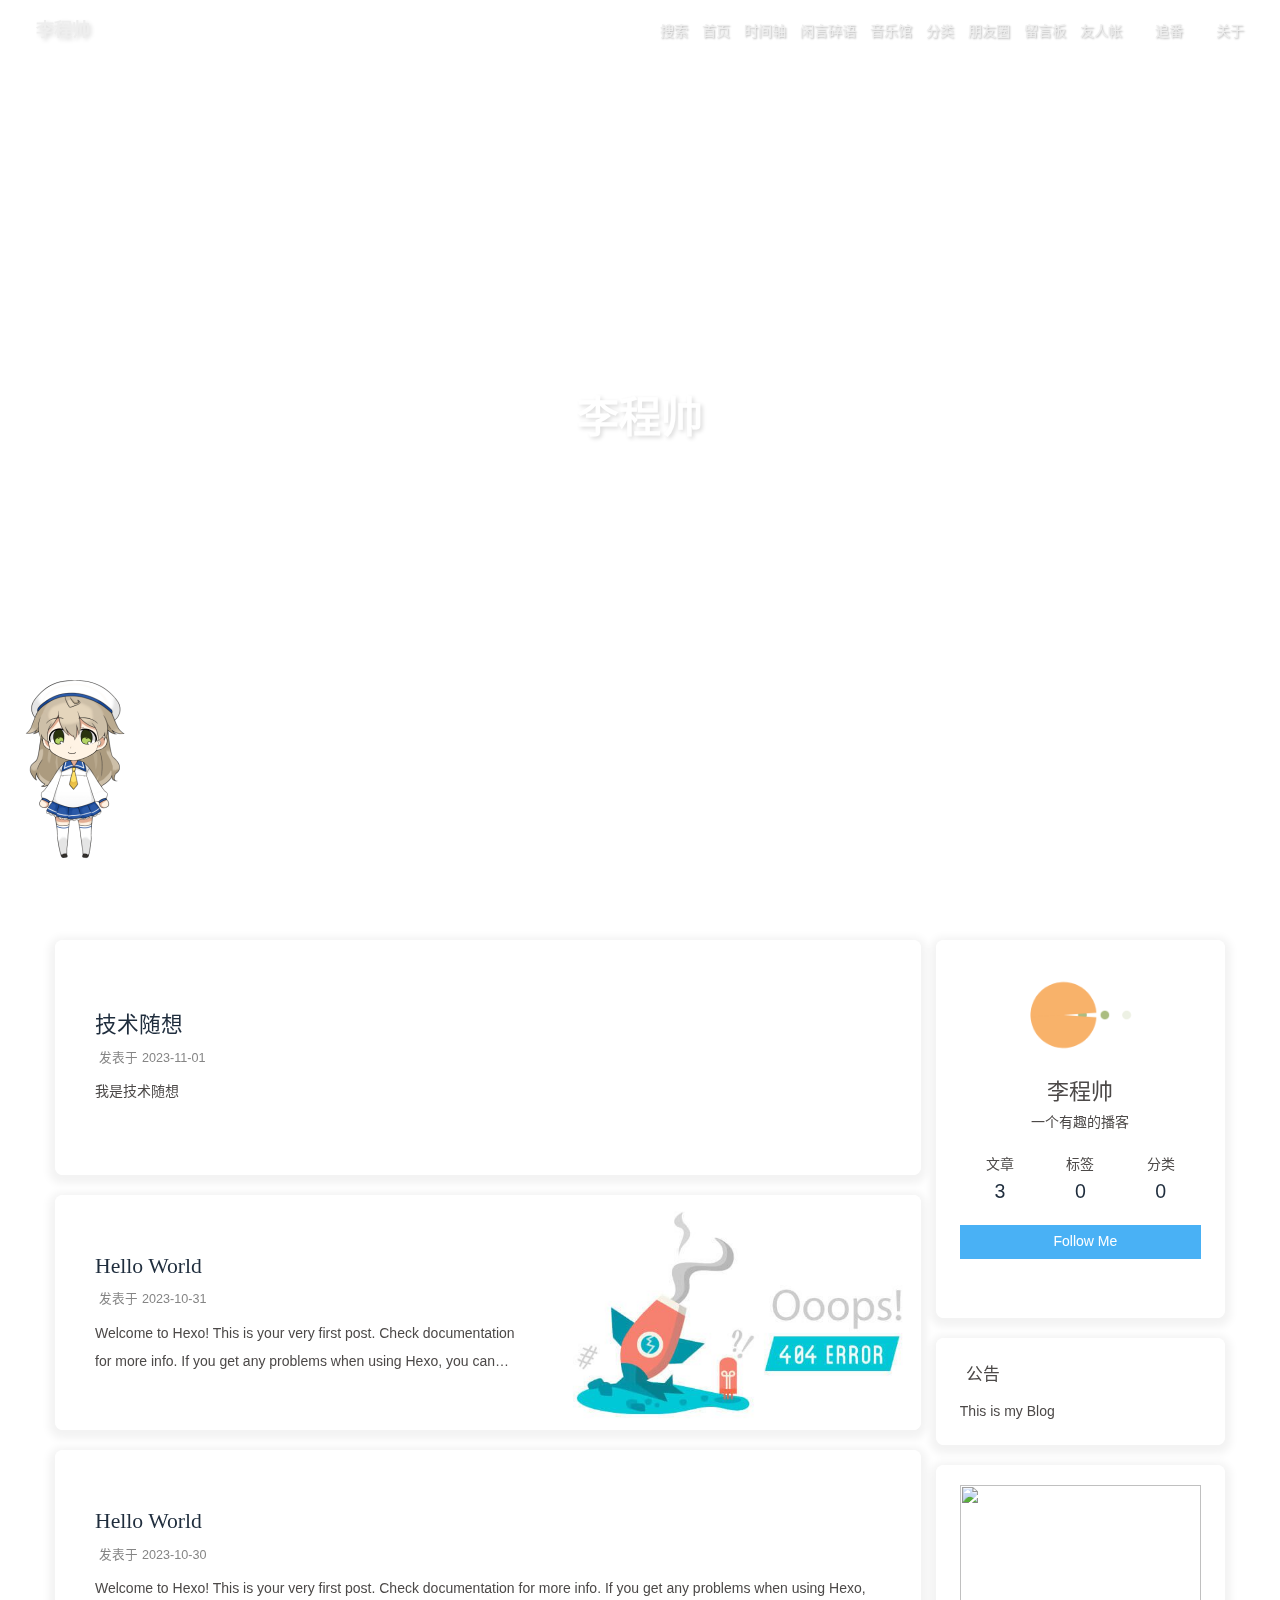
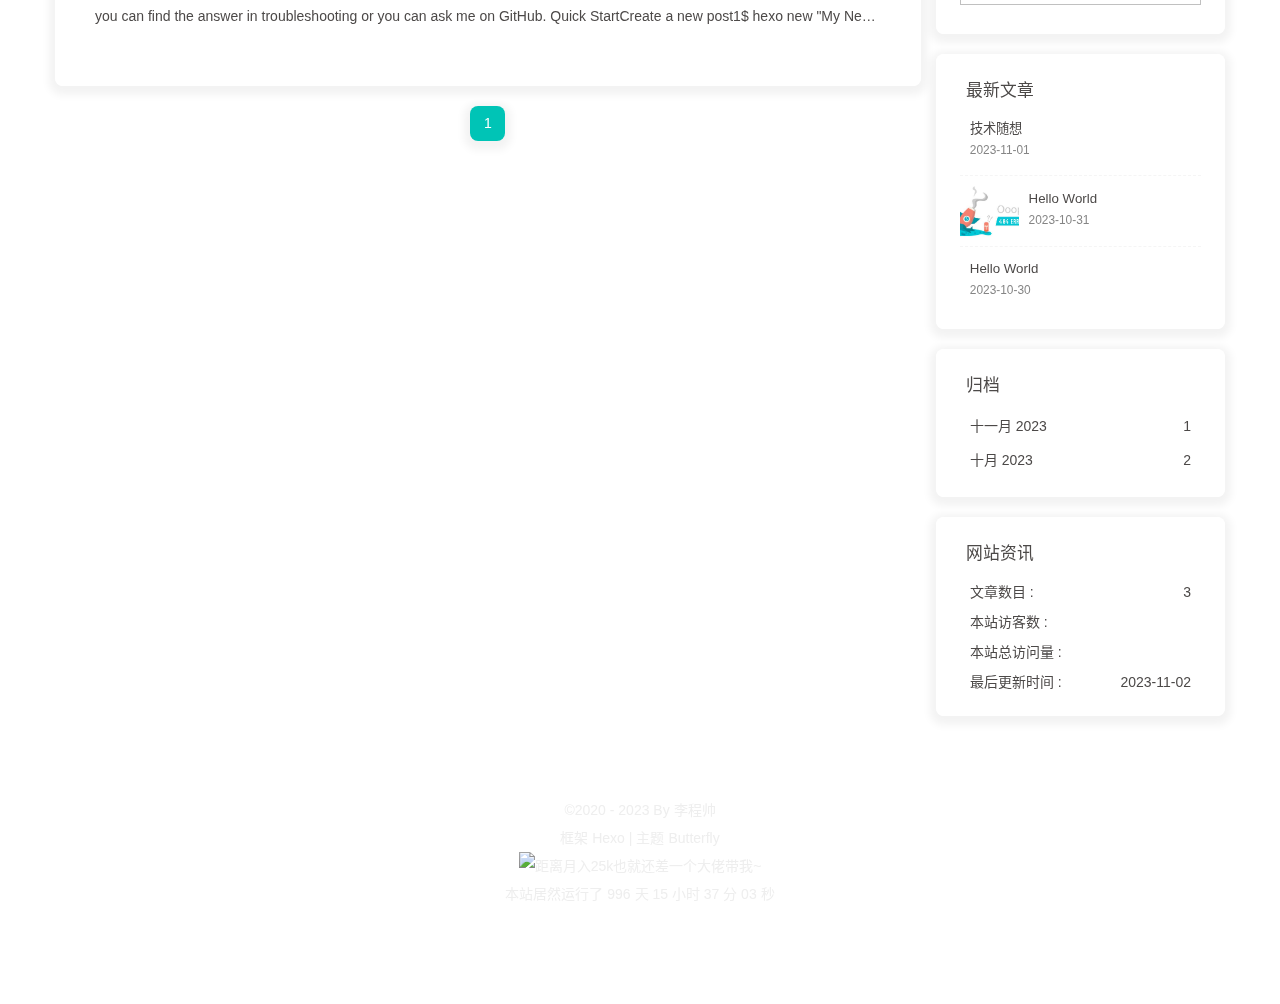
==== commit 3f16df9c: "Site updated: 2023-11-02 16:06:29" ====
--- a/index.html
+++ b/index.html
@@ -54,7 +54,7 @@
   isHome: true,
   isHighlightShrink: false,
   isToc: false,
-  postUpdate: '2023-11-02 14:41:21'
+  postUpdate: '2023-11-02 16:04:43'
 }</script><script>(win=>{
       win.saveToLocal = {
         set: (key, value, ttl) => {
@@ -151,9 +151,9 @@
         }
       }
       detectApple()
-    })(window)</script><link rel="stylesheet" href="/css/custom.css" media="defer" onload="this.media='all'"><!-- hexo injector head_end start --><link rel="stylesheet" href="https://cdn.cbd.int/hexo-butterfly-categories-card@1.0.0/lib/categorybar.css"><link rel="stylesheet" href="https://cdn.cbd.int/hexo-butterfly-clock-anzhiyu/lib/clock.min.css" /><link rel="stylesheet" href="https://npm.elemecdn.com/anzhiyu-blog@2.0.4/css/runtime/runtime.min.css" media="print" onload="this.media='all'"><link rel="stylesheet" href="https://cdn.cbd.int/hexo-butterfly-swiper-anzhiyu@1.0.4/lib/swiper.min.css" media="print" onload="this.media='all'"><link rel="stylesheet" href="https://cdn.cbd.int/hexo-butterfly-swiper-anzhiyu@1.0.4/lib/swiperstyle.css" media="print" onload="this.media='all'"><link rel="stylesheet" href="https://cdn.cbd.int/hexo-butterfly-wowjs/lib/animate.min.css" media="print" onload="this.media='screen'"><link rel="stylesheet" href="https://cdn.cbd.int/hexo-butterfly-tag-plugins-plus@latest/lib/assets/font-awesome-animation.min.css" media="defer" onload="this.media='all'"><link rel="stylesheet" href="https://cdn.cbd.int/hexo-butterfly-tag-plugins-plus@latest/lib/tag_plugins.css" media="defer" onload="this.media='all'"><script src="https://cdn.cbd.int/hexo-butterfly-tag-plugins-plus@latest/lib/assets/carousel-touch.js"></script><!-- hexo injector head_end end --><meta name="generator" content="Hexo 6.3.0"><link rel="alternate" href="/atom.xml" title="李程帅" type="application/atom+xml">
+    })(window)</script><link rel="stylesheet" href="/css/custom.css" media="defer" onload="this.media='all'"><!-- hexo injector head_end start --><link rel="stylesheet" href="https://cdn.cbd.int/hexo-butterfly-clock-anzhiyu/lib/clock.min.css" /><link rel="stylesheet" href="https://cdn.cbd.int/hexo-butterfly-categories-card@1.0.0/lib/categorybar.css"><link rel="stylesheet" href="https://cdn.cbd.int/hexo-butterfly-swiper-anzhiyu@1.0.4/lib/swiper.min.css" media="print" onload="this.media='all'"><link rel="stylesheet" href="https://cdn.cbd.int/hexo-butterfly-swiper-anzhiyu@1.0.4/lib/swiperstyle.css" media="print" onload="this.media='all'"><link rel="stylesheet" href="https://npm.elemecdn.com/anzhiyu-blog@2.0.4/css/runtime/runtime.min.css" media="print" onload="this.media='all'"><link rel="stylesheet" href="https://cdn.cbd.int/hexo-butterfly-tag-plugins-plus@latest/lib/assets/font-awesome-animation.min.css" media="defer" onload="this.media='all'"><link rel="stylesheet" href="https://cdn.cbd.int/hexo-butterfly-tag-plugins-plus@latest/lib/tag_plugins.css" media="defer" onload="this.media='all'"><script src="https://cdn.cbd.int/hexo-butterfly-tag-plugins-plus@latest/lib/assets/carousel-touch.js"></script><link rel="stylesheet" href="https://cdn.cbd.int/hexo-butterfly-wowjs/lib/animate.min.css" media="print" onload="this.media='screen'"><!-- hexo injector head_end end --><meta name="generator" content="Hexo 6.3.0"><link rel="alternate" href="/atom.xml" title="李程帅" type="application/atom+xml">
 </head><body><div id="web_bg"></div><div id="sidebar"><div id="menu-mask"></div><div id="sidebar-menus"><div class="avatar-img is-center"><img src="https://i.loli.net/2021/02/24/5O1day2nriDzjSu.png" onerror="onerror=null;src='/img/friend_404.gif'" alt="avatar"/></div><div class="sidebar-site-data site-data is-center"><a href="/archives/"><div class="headline">文章</div><div class="length-num">3</div></a><a href="/tags/"><div class="headline">标签</div><div class="length-num">0</div></a><a href="/categories/"><div class="headline">分类</div><div class="length-num">0</div></a></div><hr class="custom-hr"/><div class="menus_items"><div class="menus_item"><a class="site-page faa-parent animated-hover" href="/"><i class="fa-fw fas fa-home faa-tada"></i><span> 首页</span></a></div><div class="menus_item"><a class="site-page faa-parent animated-hover" href="/archives/"><i class="fa-fw fas fa-archive faa-tada"></i><span> 时间轴</span></a></div><div class="menus_item"><a class="site-page faa-parent animated-hover" href="/artitalk/"><i class="fa-fw fas fa-comment-dots faa-tada"></i><span> 闲言碎语</span></a></div><div class="menus_item"><a class="site-page faa-parent animated-hover" href="/music/"><i class="fa-fw fas fa-music faa-tada"></i><span> 音乐馆</span></a></div><div class="menus_item"><a class="site-page faa-parent animated-hover" href="/categories/"><i class="fa-fw fas fa-folder-open faa-tada"></i><span> 分类</span></a></div><div class="menus_item"><a class="site-page faa-parent animated-hover" href="/fcircle/"><i class="fa-fw fab fa-artstation faa-tada"></i><span> 朋友圈</span></a></div><div class="menus_item"><a class="site-page faa-parent animated-hover" href="/comments/"><i class="fa-fw fas fa-envelope faa-tada"></i><span> 留言板</span></a></div><div class="menus_item"><a class="site-page faa-parent animated-hover" href="/link/"><i class="fa-fw fas fa-link faa-tada"></i><span> 友人帐</span></a></div><div class="menus_item"><a class="site-page faa-parent animated-hover" href="/bangumis/"><svg class="icon faa-tada" aria-hidden="true"><use xlink:href="#icon-bilibili1"></use></svg><span> 追番</span></a></div><div class="menus_item"><a class="site-page faa-parent animated-hover" href="/about/"><svg class="icon faa-tada" aria-hidden="true"><use xlink:href="#icon-zhifeiji"></use></svg><span> 关于</span></a></div></div></div></div><div class="page" id="body-wrap"><header class="full_page" id="page-header"><nav id="nav"><span id="blog-info"><a href="/" title="李程帅"><span class="site-name">李程帅</span></a></span><div id="menus"><div id="search-button"><a class="site-page social-icon search" href="javascript:void(0);"><i class="fas fa-search fa-fw"></i><span> 搜索</span></a></div><div class="menus_items"><div class="menus_item"><a class="site-page faa-parent animated-hover" href="/"><i class="fa-fw fas fa-home faa-tada"></i><span> 首页</span></a></div><div class="menus_item"><a class="site-page faa-parent animated-hover" href="/archives/"><i class="fa-fw fas fa-archive faa-tada"></i><span> 时间轴</span></a></div><div class="menus_item"><a class="site-page faa-parent animated-hover" href="/artitalk/"><i class="fa-fw fas fa-comment-dots faa-tada"></i><span> 闲言碎语</span></a></div><div class="menus_item"><a class="site-page faa-parent animated-hover" href="/music/"><i class="fa-fw fas fa-music faa-tada"></i><span> 音乐馆</span></a></div><div class="menus_item"><a class="site-page faa-parent animated-hover" href="/categories/"><i class="fa-fw fas fa-folder-open faa-tada"></i><span> 分类</span></a></div><div class="menus_item"><a class="site-page faa-parent animated-hover" href="/fcircle/"><i class="fa-fw fab fa-artstation faa-tada"></i><span> 朋友圈</span></a></div><div class="menus_item"><a class="site-page faa-parent animated-hover" href="/comments/"><i class="fa-fw fas fa-envelope faa-tada"></i><span> 留言板</span></a></div><div class="menus_item"><a class="site-page faa-parent animated-hover" href="/link/"><i class="fa-fw fas fa-link faa-tada"></i><span> 友人帐</span></a></div><div class="menus_item"><a class="site-page faa-parent animated-hover" href="/bangumis/"><svg class="icon faa-tada" aria-hidden="true"><use xlink:href="#icon-bilibili1"></use></svg><span> 追番</span></a></div><div class="menus_item"><a class="site-page faa-parent animated-hover" href="/about/"><svg class="icon faa-tada" aria-hidden="true"><use xlink:href="#icon-zhifeiji"></use></svg><span> 关于</span></a></div></div><div id="toggle-menu"><a class="site-page" href="javascript:void(0);"><i class="fas fa-bars fa-fw"></i></a></div></div></nav><div id="site-info"><h1 id="site-title">李程帅</h1><div id="site_social_icons"><a class="social-icon faa-parent animated-hover" href="https://github.com/lichengshuai123" target="_blank" title="Github"><svg class="icon faa-tada" aria-hidden="true"><use xlink:href="#icon-gitHub"></use></svg></a><a class="social-icon faa-parent animated-hover" href="https://mail.qq.com/cgi-bin/qm_share?t=qm_mailme&amp;email=1069739406@qq.com" target="_blank" title="Email"><svg class="icon faa-tada" aria-hidden="true"><use xlink:href="#icon-youxiang"></use></svg></a><a class="social-icon faa-parent animated-hover" href="/atom.xml" target="_blank" title="RSS"><svg class="icon faa-tada" aria-hidden="true"><use xlink:href="#icon-rss"></use></svg></a><a class="social-icon faa-parent animated-hover" href="https://space.bilibili.com/499876432" target="_blank" title="BiliBili"><svg class="icon faa-tada" aria-hidden="true"><use xlink:href="#icon-bilibili"></use></svg></a><a class="social-icon faa-parent animated-hover" href="tencent://Message/?Uin=2268025923&amp;amp;websiteName=local.edu.com:8888=&amp;amp;Menu=yes" target="_blank" title="QQ"><svg class="icon faa-tada" aria-hidden="true"><use xlink:href="#icon-QQ1"></use></svg></a></div></div><div id="scroll-down"><i class="fas fa-angle-down scroll-down-effects"></i></div></header><main class="layout" id="content-inner"><div class="recent-posts" id="recent-posts"><div class="recent-post-item"><div class="recent-post-info no-cover"><a class="article-title" href="/posts/dfb8a81f.html" title="技术随想">技术随想</a><div class="article-meta-wrap"><span class="post-meta-date"><i class="far fa-calendar-alt"></i><span class="article-meta-label">发表于</span><time datetime="2023-11-01T02:50:08.000Z" title="发表于 2023-11-01 10:50:08">2023-11-01</time></span></div><div class="content">我是技术随想
-</div></div></div><div class="recent-post-item"><div class="recent-post-info no-cover"><a class="article-title" href="/posts/4a17b156.html" title="Hello World">Hello World</a><div class="article-meta-wrap"><span class="post-meta-date"><i class="far fa-calendar-alt"></i><span class="article-meta-label">发表于</span><time datetime="2023-10-31T08:25:34.477Z" title="发表于 2023-10-31 16:25:34">2023-10-31</time></span></div><div class="content">Welcome to Hexo! This is your very first post. Check documentation for more info. If you get any problems when using Hexo, you can find the answer in troubleshooting or you can ask me on GitHub.
+</div></div></div><div class="recent-post-item"><div class="post_cover right"><a href="/posts/4a17b156.html" title="Hello World"><img class="post-bg" src="https://z1.ax1x.com/2023/11/02/piKZaeH.jpg" onerror="this.onerror=null;this.src='/img/404.jpg'" alt="Hello World"></a></div><div class="recent-post-info"><a class="article-title" href="/posts/4a17b156.html" title="Hello World">Hello World</a><div class="article-meta-wrap"><span class="post-meta-date"><i class="far fa-calendar-alt"></i><span class="article-meta-label">发表于</span><time datetime="2023-10-31T08:25:34.477Z" title="发表于 2023-10-31 16:25:34">2023-10-31</time></span></div><div class="content">Welcome to Hexo! This is your very first post. Check documentation for more info. If you get any problems when using Hexo, you can find the answer in troubleshooting or you can ask me on GitHub.
 Quick StartCreate a new post1$ hexo new &quot;My New Post&quot;
 More info: Writing
 Run server1$ hexo server
@@ -171,7 +171,7 @@
 More info: Generating
 Deploy to remote sites1$ hexo deploy
 More info: Deployment
-</div></div></div><nav id="pagination"><div class="pagination"><span class="page-number current">1</span></div></nav></div><div class="aside-content" id="aside-content"><div class="card-widget card-info"><div class="is-center"><div class="avatar-img"><img src="https://i.loli.net/2021/02/24/5O1day2nriDzjSu.png" onerror="this.onerror=null;this.src='/img/friend_404.gif'" alt="avatar"/></div><div class="author-info__name">李程帅</div><div class="author-info__description">一个有趣的播客</div></div><div class="card-info-data site-data is-center"><a href="/archives/"><div class="headline">文章</div><div class="length-num">3</div></a><a href="/tags/"><div class="headline">标签</div><div class="length-num">0</div></a><a href="/categories/"><div class="headline">分类</div><div class="length-num">0</div></a></div><a id="card-info-btn" target="_blank" rel="noopener" href="https://github.com/xxxxxx"><i class="fab fa-github"></i><span>Follow Me</span></a><div class="card-info-social-icons is-center"><a class="social-icon faa-parent animated-hover" href="https://github.com/lichengshuai123" target="_blank" title="Github"><svg class="icon faa-tada" aria-hidden="true"><use xlink:href="#icon-gitHub"></use></svg></a><a class="social-icon faa-parent animated-hover" href="https://mail.qq.com/cgi-bin/qm_share?t=qm_mailme&amp;email=1069739406@qq.com" target="_blank" title="Email"><svg class="icon faa-tada" aria-hidden="true"><use xlink:href="#icon-youxiang"></use></svg></a><a class="social-icon faa-parent animated-hover" href="/atom.xml" target="_blank" title="RSS"><svg class="icon faa-tada" aria-hidden="true"><use xlink:href="#icon-rss"></use></svg></a><a class="social-icon faa-parent animated-hover" href="https://space.bilibili.com/499876432" target="_blank" title="BiliBili"><svg class="icon faa-tada" aria-hidden="true"><use xlink:href="#icon-bilibili"></use></svg></a><a class="social-icon faa-parent animated-hover" href="tencent://Message/?Uin=2268025923&amp;amp;websiteName=local.edu.com:8888=&amp;amp;Menu=yes" target="_blank" title="QQ"><svg class="icon faa-tada" aria-hidden="true"><use xlink:href="#icon-QQ1"></use></svg></a></div></div><div class="card-widget card-announcement"><div class="item-headline"><i class="fas fa-bullhorn fa-shake"></i><span>公告</span></div><div class="announcement_content">This is my Blog</div></div><div class="sticky_layout"><div class="card-widget card-recent-post"><div class="item-headline"><i class="fas fa-history"></i><span>最新文章</span></div><div class="aside-list"><div class="aside-list-item no-cover"><div class="content"><a class="title" href="/posts/dfb8a81f.html" title="技术随想">技术随想</a><time datetime="2023-11-01T02:50:08.000Z" title="发表于 2023-11-01 10:50:08">2023-11-01</time></div></div><div class="aside-list-item no-cover"><div class="content"><a class="title" href="/posts/4a17b156.html" title="Hello World">Hello World</a><time datetime="2023-10-31T08:25:34.477Z" title="发表于 2023-10-31 16:25:34">2023-10-31</time></div></div><div class="aside-list-item no-cover"><div class="content"><a class="title" href="/posts/4a17b156.html" title="Hello World">Hello World</a><time datetime="2023-10-30T07:35:59.766Z" title="发表于 2023-10-30 15:35:59">2023-10-30</time></div></div></div></div><div class="card-widget card-archives"><div class="item-headline"><i class="fas fa-archive"></i><span>归档</span></div><ul class="card-archive-list"><li class="card-archive-list-item"><a class="card-archive-list-link" href="/archives/2023/11/"><span class="card-archive-list-date">十一月 2023</span><span class="card-archive-list-count">1</span></a></li><li class="card-archive-list-item"><a class="card-archive-list-link" href="/archives/2023/10/"><span class="card-archive-list-date">十月 2023</span><span class="card-archive-list-count">2</span></a></li></ul></div><div class="card-widget card-webinfo"><div class="item-headline"><i class="fas fa-chart-line"></i><span>网站资讯</span></div><div class="webinfo"><div class="webinfo-item"><div class="item-name">文章数目 :</div><div class="item-count">3</div></div><div class="webinfo-item"><div class="item-name">本站访客数 :</div><div class="item-count" id="busuanzi_value_site_uv"><i class="fa-solid fa-spinner fa-spin"></i></div></div><div class="webinfo-item"><div class="item-name">本站总访问量 :</div><div class="item-count" id="busuanzi_value_site_pv"><i class="fa-solid fa-spinner fa-spin"></i></div></div><div class="webinfo-item"><div class="item-name">最后更新时间 :</div><div class="item-count" id="last-push-date" data-lastPushDate="2023-11-02T06:41:21.768Z"><i class="fa-solid fa-spinner fa-spin"></i></div></div></div></div></div></div></main><footer id="footer"><div id="footer-wrap"><div class="copyright">&copy;2020 - 2023 By 李程帅</div><div class="framework-info"><span>框架 </span><a target="_blank" rel="noopener" href="https://hexo.io">Hexo</a><span class="footer-separator">|</span><span>主题 </span><a target="_blank" rel="noopener" href="https://github.com/jerryc127/hexo-theme-butterfly">Butterfly</a></div></div></footer></div><div id="rightside"><div id="rightside-config-hide"><button id="darkmode" type="button" title="浅色和深色模式转换"><i class="fas fa-adjust"></i></button><button id="hide-aside-btn" type="button" title="单栏和双栏切换"><i class="fas fa-arrows-alt-h"></i></button></div><div id="rightside-config-show"><button id="rightside-config" type="button" title="设置"><i class="fas fa-cog fa-spin"></i></button><button id="go-up" type="button" title="回到顶部"><span class="scroll-percent"></span><i class="fas fa-arrow-up"></i></button></div></div><div><script src="/js/utils.js"></script><script src="/js/main.js"></script><script src="https://cdn.jsdelivr.net/npm/@fancyapps/ui/dist/fancybox/fancybox.umd.min.js"></script><div class="js-pjax"></div><script async src="//at.alicdn.com/t/font_2032782_ev6ytrh30f.js"></script><link rel="stylesheet" href="https://cdn.jsdelivr.net/npm/aplayer/dist/APlayer.min.css" media="print" onload="this.media='all'"><script src="https://cdn.jsdelivr.net/npm/aplayer/dist/APlayer.min.js"></script><script src="https://cdn.jsdelivr.net/npm/butterfly-extsrc/metingjs/dist/Meting.min.js"></script><script src="https://cdn.jsdelivr.net/npm/pjax/pjax.min.js"></script><script>let pjaxSelectors = ["head > title","#config-diff","#body-wrap","#rightside-config-hide","#rightside-config-show",".js-pjax"]
+</div></div></div><nav id="pagination"><div class="pagination"><span class="page-number current">1</span></div></nav></div><div class="aside-content" id="aside-content"><div class="card-widget card-info"><div class="is-center"><div class="avatar-img"><img src="https://i.loli.net/2021/02/24/5O1day2nriDzjSu.png" onerror="this.onerror=null;this.src='/img/friend_404.gif'" alt="avatar"/></div><div class="author-info__name">李程帅</div><div class="author-info__description">一个有趣的播客</div></div><div class="card-info-data site-data is-center"><a href="/archives/"><div class="headline">文章</div><div class="length-num">3</div></a><a href="/tags/"><div class="headline">标签</div><div class="length-num">0</div></a><a href="/categories/"><div class="headline">分类</div><div class="length-num">0</div></a></div><a id="card-info-btn" target="_blank" rel="noopener" href="https://github.com/xxxxxx"><i class="fab fa-github"></i><span>Follow Me</span></a><div class="card-info-social-icons is-center"><a class="social-icon faa-parent animated-hover" href="https://github.com/lichengshuai123" target="_blank" title="Github"><svg class="icon faa-tada" aria-hidden="true"><use xlink:href="#icon-gitHub"></use></svg></a><a class="social-icon faa-parent animated-hover" href="https://mail.qq.com/cgi-bin/qm_share?t=qm_mailme&amp;email=1069739406@qq.com" target="_blank" title="Email"><svg class="icon faa-tada" aria-hidden="true"><use xlink:href="#icon-youxiang"></use></svg></a><a class="social-icon faa-parent animated-hover" href="/atom.xml" target="_blank" title="RSS"><svg class="icon faa-tada" aria-hidden="true"><use xlink:href="#icon-rss"></use></svg></a><a class="social-icon faa-parent animated-hover" href="https://space.bilibili.com/499876432" target="_blank" title="BiliBili"><svg class="icon faa-tada" aria-hidden="true"><use xlink:href="#icon-bilibili"></use></svg></a><a class="social-icon faa-parent animated-hover" href="tencent://Message/?Uin=2268025923&amp;amp;websiteName=local.edu.com:8888=&amp;amp;Menu=yes" target="_blank" title="QQ"><svg class="icon faa-tada" aria-hidden="true"><use xlink:href="#icon-QQ1"></use></svg></a></div></div><div class="card-widget card-announcement"><div class="item-headline"><i class="fas fa-bullhorn fa-shake"></i><span>公告</span></div><div class="announcement_content">This is my Blog</div></div><div class="sticky_layout"><div class="card-widget card-recent-post"><div class="item-headline"><i class="fas fa-history"></i><span>最新文章</span></div><div class="aside-list"><div class="aside-list-item no-cover"><div class="content"><a class="title" href="/posts/dfb8a81f.html" title="技术随想">技术随想</a><time datetime="2023-11-01T02:50:08.000Z" title="发表于 2023-11-01 10:50:08">2023-11-01</time></div></div><div class="aside-list-item"><a class="thumbnail" href="/posts/4a17b156.html" title="Hello World"><img src="https://z1.ax1x.com/2023/11/02/piKZaeH.jpg" onerror="this.onerror=null;this.src='/img/404.jpg'" alt="Hello World"/></a><div class="content"><a class="title" href="/posts/4a17b156.html" title="Hello World">Hello World</a><time datetime="2023-10-31T08:25:34.477Z" title="发表于 2023-10-31 16:25:34">2023-10-31</time></div></div><div class="aside-list-item no-cover"><div class="content"><a class="title" href="/posts/4a17b156.html" title="Hello World">Hello World</a><time datetime="2023-10-30T07:35:59.766Z" title="发表于 2023-10-30 15:35:59">2023-10-30</time></div></div></div></div><div class="card-widget card-archives"><div class="item-headline"><i class="fas fa-archive"></i><span>归档</span></div><ul class="card-archive-list"><li class="card-archive-list-item"><a class="card-archive-list-link" href="/archives/2023/11/"><span class="card-archive-list-date">十一月 2023</span><span class="card-archive-list-count">1</span></a></li><li class="card-archive-list-item"><a class="card-archive-list-link" href="/archives/2023/10/"><span class="card-archive-list-date">十月 2023</span><span class="card-archive-list-count">2</span></a></li></ul></div><div class="card-widget card-webinfo"><div class="item-headline"><i class="fas fa-chart-line"></i><span>网站资讯</span></div><div class="webinfo"><div class="webinfo-item"><div class="item-name">文章数目 :</div><div class="item-count">3</div></div><div class="webinfo-item"><div class="item-name">本站访客数 :</div><div class="item-count" id="busuanzi_value_site_uv"><i class="fa-solid fa-spinner fa-spin"></i></div></div><div class="webinfo-item"><div class="item-name">本站总访问量 :</div><div class="item-count" id="busuanzi_value_site_pv"><i class="fa-solid fa-spinner fa-spin"></i></div></div><div class="webinfo-item"><div class="item-name">最后更新时间 :</div><div class="item-count" id="last-push-date" data-lastPushDate="2023-11-02T08:04:43.128Z"><i class="fa-solid fa-spinner fa-spin"></i></div></div></div></div></div></div></main><footer id="footer"><div id="footer-wrap"><div class="copyright">&copy;2020 - 2023 By 李程帅</div><div class="framework-info"><span>框架 </span><a target="_blank" rel="noopener" href="https://hexo.io">Hexo</a><span class="footer-separator">|</span><span>主题 </span><a target="_blank" rel="noopener" href="https://github.com/jerryc127/hexo-theme-butterfly">Butterfly</a></div></div></footer></div><div id="rightside"><div id="rightside-config-hide"><button id="darkmode" type="button" title="浅色和深色模式转换"><i class="fas fa-adjust"></i></button><button id="hide-aside-btn" type="button" title="单栏和双栏切换"><i class="fas fa-arrows-alt-h"></i></button></div><div id="rightside-config-show"><button id="rightside-config" type="button" title="设置"><i class="fas fa-cog fa-spin"></i></button><button id="go-up" type="button" title="回到顶部"><span class="scroll-percent"></span><i class="fas fa-arrow-up"></i></button></div></div><div><script src="/js/utils.js"></script><script src="/js/main.js"></script><script src="https://cdn.jsdelivr.net/npm/@fancyapps/ui/dist/fancybox/fancybox.umd.min.js"></script><div class="js-pjax"></div><script async src="//at.alicdn.com/t/font_2032782_ev6ytrh30f.js"></script><link rel="stylesheet" href="https://cdn.jsdelivr.net/npm/aplayer/dist/APlayer.min.css" media="print" onload="this.media='all'"><script src="https://cdn.jsdelivr.net/npm/aplayer/dist/APlayer.min.js"></script><script src="https://cdn.jsdelivr.net/npm/butterfly-extsrc/metingjs/dist/Meting.min.js"></script><script src="https://cdn.jsdelivr.net/npm/pjax/pjax.min.js"></script><script>let pjaxSelectors = ["head > title","#config-diff","#body-wrap","#rightside-config-hide","#rightside-config-show",".js-pjax"]
 
 var pjax = new Pjax({
   elements: 'a:not([target="_blank"])',
@@ -274,16 +274,6 @@
 document.getElementById('app-refresh').style.cssText = cssText
 }
 }</script><script async data-pjax src="//busuanzi.ibruce.info/busuanzi/2.3/busuanzi.pure.mini.js"></script><div id="local-search"><div class="search-dialog"><nav class="search-nav"><span class="search-dialog-title">搜索</span><span id="loading-status"></span><button class="search-close-button"><i class="fas fa-times"></i></button></nav><div class="is-center" id="loading-database"><i class="fas fa-spinner fa-pulse"></i><span>  数据库加载中</span></div><div class="search-wrap"><div id="local-search-input"><div class="local-search-box"><input class="local-search-box--input" placeholder="搜索文章" type="text"/></div></div><hr/><div id="local-search-results"></div><div id="local-search-stats-wrap"></div></div></div><div id="search-mask"></div><script src="/js/search/local-search.js"></script></div></div><!-- hexo injector body_end start --><script data-pjax>
-    function butterfly_categories_card_injector_config(){
-      var parent_div_git = document.getElementById('recent-posts');
-      var item_html = '<style>li.categoryBar-list-item{width:32.3%;}.categoryBar-list{max-height: 190px;overflow:auto;}.categoryBar-list::-webkit-scrollbar{width:0!important}@media screen and (max-width: 650px){.categoryBar-list{max-height: 160px;}}</style><div class="recent-post-item" style="height:auto;width:100%;padding:0px;"><div id="categoryBar"><ul class="categoryBar-list"></ul></div></div>';
-      console.log('已挂载butterfly_categories_card')
-      parent_div_git.insertAdjacentHTML("afterbegin",item_html)
-      }
-    if( document.getElementById('recent-posts') && (location.pathname ==='/'|| '/' ==='all')){
-    butterfly_categories_card_injector_config()
-    }
-  </script><script data-pjax>
   function butterfly_clock_anzhiyu_injector_config(){
     var parent_div_git = document.getElementsByClassName('sticky_layout')[0];
     var item_html = '<div class="card-widget card-clock"><div class="card-glass"><div class="card-background"><div class="card-content"><div id="hexo_electric_clock"><img class="entered loading" id="card-clock-loading" src="https://cdn.cbd.int/hexo-butterfly-clock-anzhiyu/lib/loading.gif" style="height: 120px; width: 100%;" data-ll-status="loading"/></div></div></div></div></div>';
@@ -315,6 +305,40 @@
     butterfly_clock_anzhiyu_injector_config();
   }
   </script><script src="https://widget.qweather.net/simple/static/js/he-simple-common.js?v=2.0"></script><script data-pjax src="https://cdn.cbd.int/hexo-butterfly-clock-anzhiyu/lib/clock.min.js"></script><script data-pjax>
+    function butterfly_categories_card_injector_config(){
+      var parent_div_git = document.getElementById('recent-posts');
+      var item_html = '<style>li.categoryBar-list-item{width:32.3%;}.categoryBar-list{max-height: 190px;overflow:auto;}.categoryBar-list::-webkit-scrollbar{width:0!important}@media screen and (max-width: 650px){.categoryBar-list{max-height: 160px;}}</style><div class="recent-post-item" style="height:auto;width:100%;padding:0px;"><div id="categoryBar"><ul class="categoryBar-list"></ul></div></div>';
+      console.log('已挂载butterfly_categories_card')
+      parent_div_git.insertAdjacentHTML("afterbegin",item_html)
+      }
+    if( document.getElementById('recent-posts') && (location.pathname ==='/'|| '/' ==='all')){
+    butterfly_categories_card_injector_config()
+    }
+  </script><script data-pjax>
+  function butterfly_swiper_injector_config(){
+    var parent_div_git = document.getElementById('recent-posts');
+    var item_html = '<div class="recent-post-item swiper_container_card" style="height: auto;width: 100%"><div id="random"><div id="random-banner"><canvas id="peoplecanvas"></canvas></div><a id="random-hover" style="width:100%;height:auto;" href="javascript:toRandomPost()" rel="external nofollow noreferrer" one-link-mark="yes"><i class="fa fa-paper-plane" style="margin-left:10px"></i><div style="margin-left:10px">随便逛逛<i class="fa-solid fa-arrow-right" style="margin-left:10px"></i></div></a></div><div class="blog-slider swiper-container-fade swiper-container-horizontal" id="swiper_container"><div class="blog-slider__wrp swiper-wrapper" style="transition-duration: 0ms;"><div class="blog-slider__item swiper-slide" style="width: 750px; opacity: 1; transform: translate3d(0px, 0px, 0px); transition-duration: 0ms;"><a class="blog-slider__img" onclick="pjax.loadUrl(&quot;posts/4a17b156.html&quot;);" href="javascript:void(0);" alt=""><img width="48" height="48" src="https://z1.ax1x.com/2023/11/02/piKZaeH.jpg" alt="" onerror="this.src=https://cdn.cbd.int/akilar-candyassets/image/loading.gif; this.onerror = null;"/></a><div class="blog-slider__content"><span class="blog-slider__code">2023-10-31</span><a class="blog-slider__title" onclick="pjax.loadUrl(&quot;posts/4a17b156.html&quot;);" href="javascript:void(0);" alt="">Hello World</a><div class="blog-slider__text">再怎么看我也不知道怎么描述它的啦！</div><a class="blog-slider__button" onclick="pjax.loadUrl(&quot;posts/4a17b156.html&quot;);" href="javascript:void(0);" alt="">详情       </a></div></div></div><div class="blog-slider__pagination swiper-pagination-clickable swiper-pagination-bullets"></div></div></div>';
+    console.log('已挂载butterfly_swiper')
+    parent_div_git.insertAdjacentHTML("afterbegin",item_html)
+    }
+  var elist = 'undefined'.split(',');
+  var cpage = location.pathname;
+  var epage = '/';
+  var flag = 0;
+
+  for (var i=0;i<elist.length;i++){
+    if (cpage.includes(elist[i])){
+      flag++;
+    }
+  }
+
+  if ((epage ==='all')&&(flag == 0)){
+    butterfly_swiper_injector_config();
+  }
+  else if (epage === cpage){
+    butterfly_swiper_injector_config();
+  }
+  </script><script defer src="https://npm.elemecdn.com/anzhiyu-blog@1.1.6/js/swiper.min.js"></script><script defer data-pjax src="https://cdn.cbd.int/hexo-butterfly-swiper-anzhiyu@1.0.4/lib/swiper_init.js"></script><script data-pjax src="https://lf26-cdn-tos.bytecdntp.com/cdn/expire-1-M/gsap/3.9.1/gsap.min.js"></script><script defer src="https://npm.elemecdn.com/hexo-butterfly-swiper-anzhiyu@1.0.4/lib/people.min.js"></script><script async src="/anzhiyu/random.js"></script><script data-pjax>
   function butterfly_footer_beautify_injector_config(){
     var parent_div_git = document.getElementById('footer-wrap');
     var item_html = '<div id="workboard"></div><p id="ghbdages"><a class="github-badge" target="_blank" href="https://hexo.io/" style="margin-inline:5px" data-title="博客框架为Hexo_v5.4.0" title=""><img src="https://img.shields.io/badge/Frame-Hexo-blue?style=flat&amp;logo=hexo" alt=""/></a><a class="github-badge" target="_blank" href="https://butterfly.js.org/" style="margin-inline:5px" data-title="主题版本Butterfly_v4.2.2" title=""><img src="https://img.shields.io/badge/Theme-Butterfly-6513df?style=flat&amp;logo=bitdefender" alt=""/></a><a class="github-badge" target="_blank" href="https://www.jsdelivr.com/" style="margin-inline:5px" data-title="本站使用JsDelivr为静态资源提供CDN加速" title=""><img src="https://img.shields.io/badge/CDN-jsDelivr-orange?style=flat&amp;logo=jsDelivr" alt=""/></a><a class="github-badge" target="_blank" href="https://beian.miit.gov.cn/#/Integrated/index" style="margin-inline:5px" data-title="本站已在湘进行备案" title=""><img src="https://img.shields.io/badge/湘ICP备-2022004213号-e1d492?style=flat&amp;logo=[data-uri]" alt=""/></a><a class="github-badge" target="_blank" href="https://github.com/" style="margin-inline:5px" data-title="本站项目由Github托管" title=""><img src="https://img.shields.io/badge/Source-Github-d021d6?style=flat&amp;logo=GitHub" alt=""/></a><a class="github-badge" target="_blank" href="http://creativecommons.org/licenses/by-nc-sa/4.0/" style="margin-inline:5px" data-title="本站采用知识共享署名-非商业性使用-相同方式共享4.0国际许可协议进行许可" title=""><img src="https://img.shields.io/badge/Copyright-BY--NC--SA%204.0-d42328?style=flat&amp;logo=Claris" alt=""/></a></p>';
@@ -338,31 +362,7 @@
   else if (epage === cpage){
     butterfly_footer_beautify_injector_config();
   }
-  </script><script async src="/js/runtime/runtime.min.js"></script><script data-pjax>
-  function butterfly_swiper_injector_config(){
-    var parent_div_git = document.getElementById('recent-posts');
-    var item_html = '<div class="recent-post-item swiper_container_card" style="height: auto;width: 100%"><div id="random"><div id="random-banner"><canvas id="peoplecanvas"></canvas></div><a id="random-hover" style="width:100%;height:auto;" href="javascript:toRandomPost()" rel="external nofollow noreferrer" one-link-mark="yes"><i class="fa fa-paper-plane" style="margin-left:10px"></i><div style="margin-left:10px">随便逛逛<i class="fa-solid fa-arrow-right" style="margin-left:10px"></i></div></a></div><div class="blog-slider swiper-container-fade swiper-container-horizontal" id="swiper_container"><div class="blog-slider__wrp swiper-wrapper" style="transition-duration: 0ms;"><div class="blog-slider__item swiper-slide" style="width: 750px; opacity: 1; transform: translate3d(0px, 0px, 0px); transition-duration: 0ms;"><a class="blog-slider__img" onclick="pjax.loadUrl(&quot;posts/dfb8a81f.html&quot;);" href="javascript:void(0);" alt=""><img width="48" height="48" alt="" onerror="this.src=https://cdn.cbd.int/akilar-candyassets/image/loading.gif; this.onerror = null;"/></a><div class="blog-slider__content"><span class="blog-slider__code">2023-11-01</span><a class="blog-slider__title" onclick="pjax.loadUrl(&quot;posts/dfb8a81f.html&quot;);" href="javascript:void(0);" alt="">技术随想</a><div class="blog-slider__text">再怎么看我也不知道怎么描述它的啦！</div><a class="blog-slider__button" onclick="pjax.loadUrl(&quot;posts/dfb8a81f.html&quot;);" href="javascript:void(0);" alt="">详情       </a></div></div><div class="blog-slider__item swiper-slide" style="width: 750px; opacity: 1; transform: translate3d(0px, 0px, 0px); transition-duration: 0ms;"><a class="blog-slider__img" onclick="pjax.loadUrl(&quot;posts/4a17b156.html&quot;);" href="javascript:void(0);" alt=""><img width="48" height="48" alt="" onerror="this.src=https://cdn.cbd.int/akilar-candyassets/image/loading.gif; this.onerror = null;"/></a><div class="blog-slider__content"><span class="blog-slider__code">2023-10-31</span><a class="blog-slider__title" onclick="pjax.loadUrl(&quot;posts/4a17b156.html&quot;);" href="javascript:void(0);" alt="">Hello World</a><div class="blog-slider__text">再怎么看我也不知道怎么描述它的啦！</div><a class="blog-slider__button" onclick="pjax.loadUrl(&quot;posts/4a17b156.html&quot;);" href="javascript:void(0);" alt="">详情       </a></div></div></div><div class="blog-slider__pagination swiper-pagination-clickable swiper-pagination-bullets"></div></div></div>';
-    console.log('已挂载butterfly_swiper')
-    parent_div_git.insertAdjacentHTML("afterbegin",item_html)
-    }
-  var elist = 'undefined'.split(',');
-  var cpage = location.pathname;
-  var epage = '/';
-  var flag = 0;
-
-  for (var i=0;i<elist.length;i++){
-    if (cpage.includes(elist[i])){
-      flag++;
-    }
-  }
-
-  if ((epage ==='all')&&(flag == 0)){
-    butterfly_swiper_injector_config();
-  }
-  else if (epage === cpage){
-    butterfly_swiper_injector_config();
-  }
-  </script><script defer src="https://npm.elemecdn.com/anzhiyu-blog@1.1.6/js/swiper.min.js"></script><script defer data-pjax src="https://cdn.cbd.int/hexo-butterfly-swiper-anzhiyu@1.0.4/lib/swiper_init.js"></script><script data-pjax src="https://lf26-cdn-tos.bytecdntp.com/cdn/expire-1-M/gsap/3.9.1/gsap.min.js"></script><script defer src="https://npm.elemecdn.com/hexo-butterfly-swiper-anzhiyu@1.0.4/lib/people.min.js"></script><script async src="/anzhiyu/random.js"></script><div class="js-pjax"><script async="async">var arr = document.getElementsByClassName('recent-post-item');
+  </script><script async src="/js/runtime/runtime.min.js"></script><script async src="/js/ali_font.js"></script><div class="js-pjax"><script async="async">var arr = document.getElementsByClassName('recent-post-item');
 for(var i = 0;i<arr.length;i++){
     arr[i].classList.add('wow');
     arr[i].classList.add('animate__zoomIn');
@@ -418,4 +418,4 @@
     arr[i].setAttribute('data-wow-delay', '');
     arr[i].setAttribute('data-wow-offset', '');
     arr[i].setAttribute('data-wow-iteration', '');
-  }</script></div><script defer src="https://cdn.cbd.int/hexo-butterfly-wowjs/lib/wow.min.js"></script><script defer src="https://cdn.cbd.int/hexo-butterfly-wowjs/lib/wow_init.js"></script><script async src="/js/ali_font.js"></script><!-- hexo injector body_end end --><script src="/live2dw/lib/L2Dwidget.min.js?094cbace49a39548bed64abff5988b05"></script><script>L2Dwidget.init({"tagMode":false,"debug":false,"model":{"jsonPath":"/live2dw/assets/koharu.model.json"},"display":{"position":"left","width":150,"height":300},"mobile":{"show":true},"log":false,"pluginJsPath":"lib/","pluginModelPath":"assets/","pluginRootPath":"live2dw/"});</script></body></html>+  }</script></div><script defer src="https://cdn.cbd.int/hexo-butterfly-wowjs/lib/wow.min.js"></script><script defer src="https://cdn.cbd.int/hexo-butterfly-wowjs/lib/wow_init.js"></script><!-- hexo injector body_end end --><script src="/live2dw/lib/L2Dwidget.min.js?094cbace49a39548bed64abff5988b05"></script><script>L2Dwidget.init({"tagMode":false,"debug":false,"model":{"jsonPath":"/live2dw/assets/koharu.model.json"},"display":{"position":"left","width":150,"height":300},"mobile":{"show":true},"log":false,"pluginJsPath":"lib/","pluginModelPath":"assets/","pluginRootPath":"live2dw/"});</script></body></html>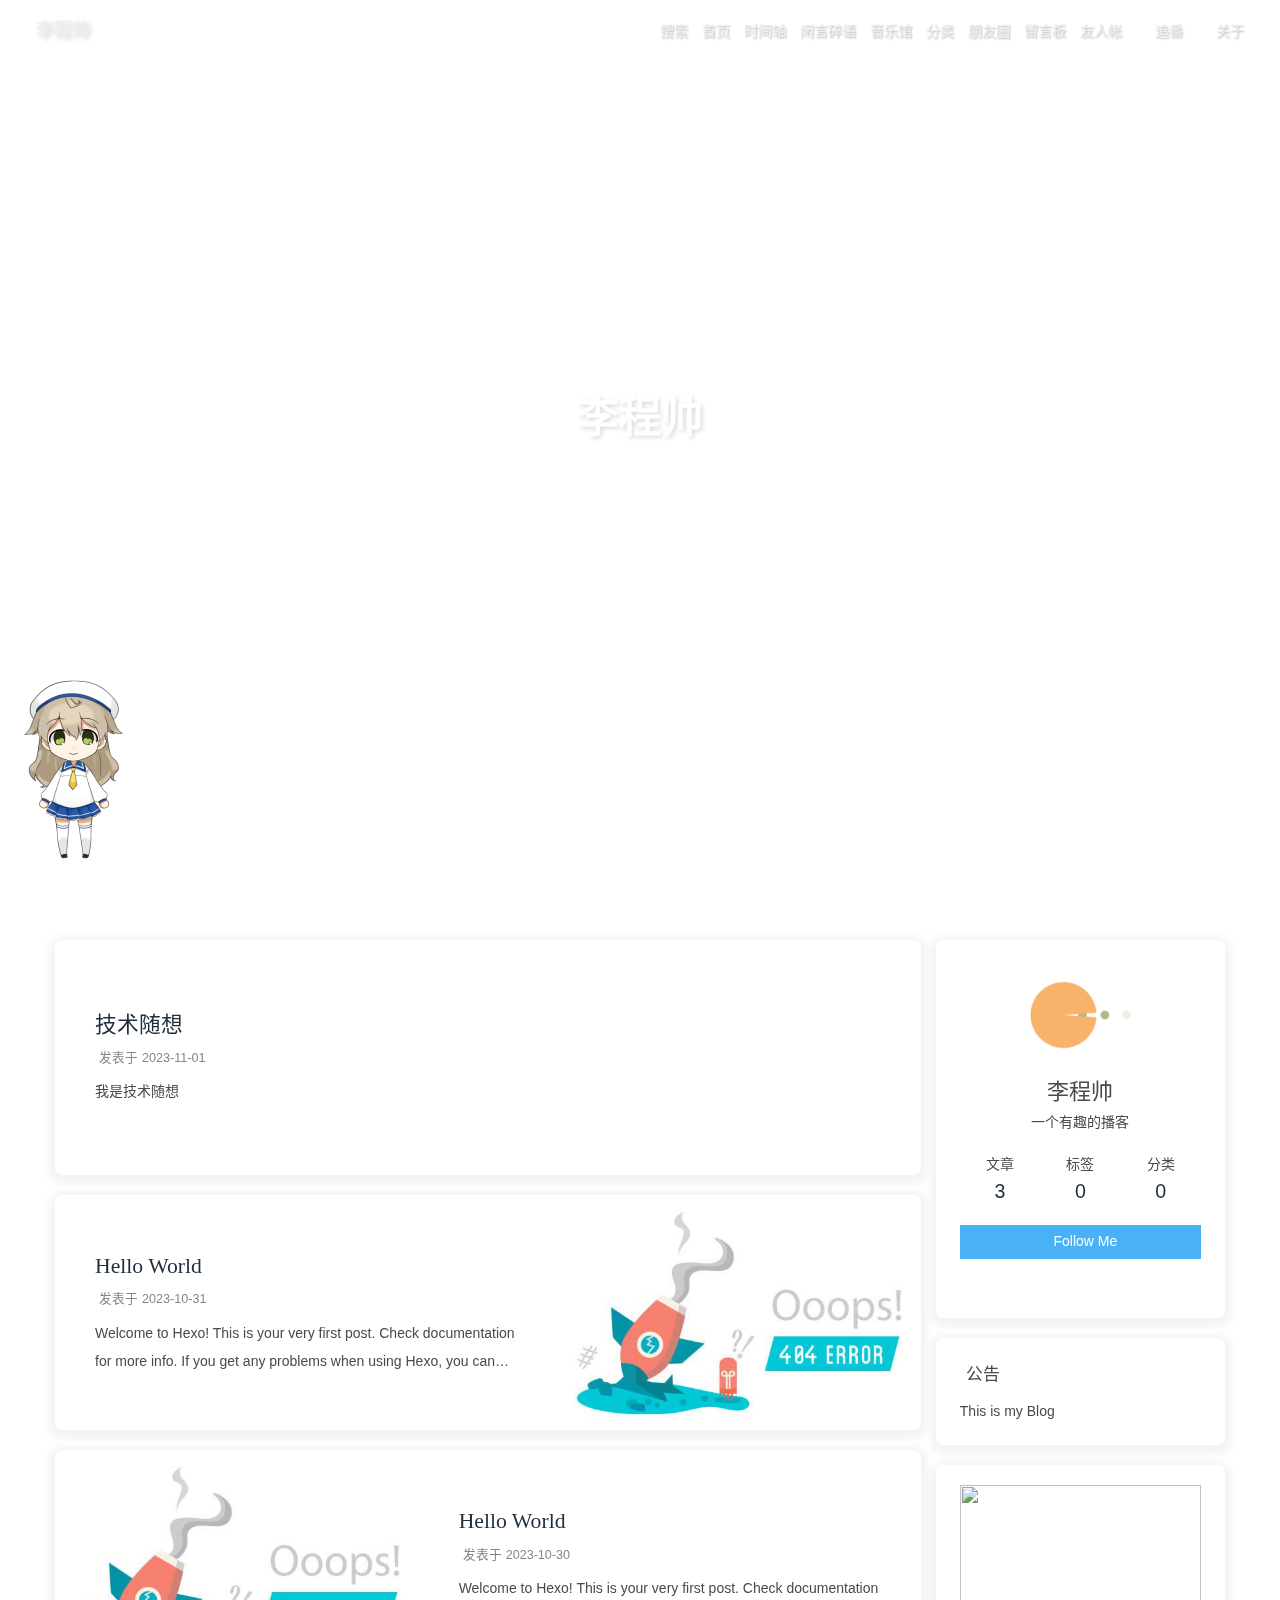
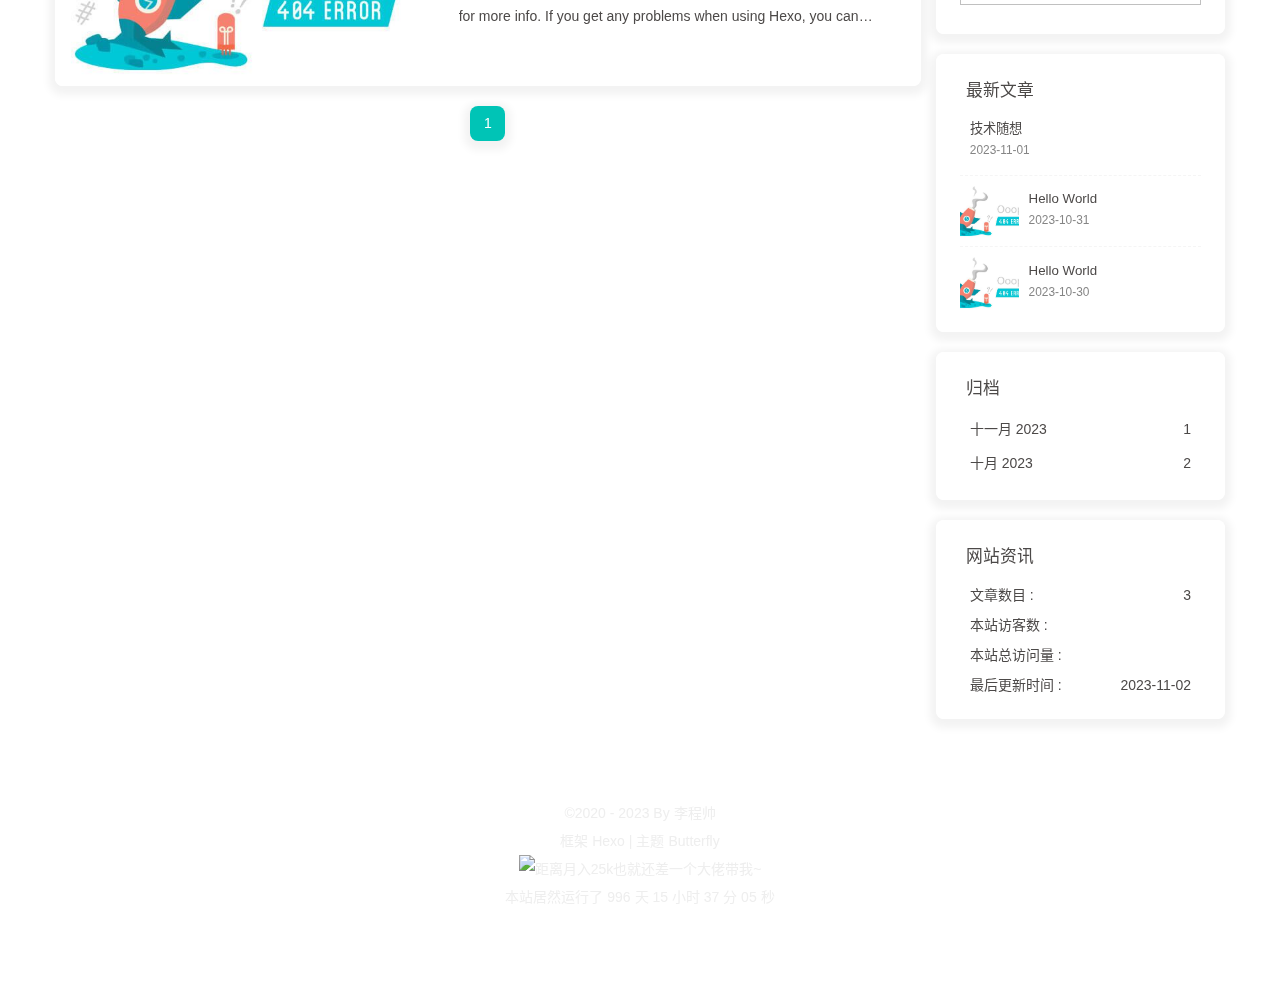
==== commit 645a04b0: "Site updated: 2023-11-02 16:25:39" ====
--- a/index.html
+++ b/index.html
@@ -54,7 +54,7 @@
   isHome: true,
   isHighlightShrink: false,
   isToc: false,
-  postUpdate: '2023-11-02 16:04:43'
+  postUpdate: '2023-11-02 16:22:16'
 }</script><script>(win=>{
       win.saveToLocal = {
         set: (key, value, ttl) => {
@@ -151,7 +151,7 @@
         }
       }
       detectApple()
-    })(window)</script><link rel="stylesheet" href="/css/custom.css" media="defer" onload="this.media='all'"><!-- hexo injector head_end start --><link rel="stylesheet" href="https://cdn.cbd.int/hexo-butterfly-clock-anzhiyu/lib/clock.min.css" /><link rel="stylesheet" href="https://cdn.cbd.int/hexo-butterfly-categories-card@1.0.0/lib/categorybar.css"><link rel="stylesheet" href="https://cdn.cbd.int/hexo-butterfly-swiper-anzhiyu@1.0.4/lib/swiper.min.css" media="print" onload="this.media='all'"><link rel="stylesheet" href="https://cdn.cbd.int/hexo-butterfly-swiper-anzhiyu@1.0.4/lib/swiperstyle.css" media="print" onload="this.media='all'"><link rel="stylesheet" href="https://npm.elemecdn.com/anzhiyu-blog@2.0.4/css/runtime/runtime.min.css" media="print" onload="this.media='all'"><link rel="stylesheet" href="https://cdn.cbd.int/hexo-butterfly-tag-plugins-plus@latest/lib/assets/font-awesome-animation.min.css" media="defer" onload="this.media='all'"><link rel="stylesheet" href="https://cdn.cbd.int/hexo-butterfly-tag-plugins-plus@latest/lib/tag_plugins.css" media="defer" onload="this.media='all'"><script src="https://cdn.cbd.int/hexo-butterfly-tag-plugins-plus@latest/lib/assets/carousel-touch.js"></script><link rel="stylesheet" href="https://cdn.cbd.int/hexo-butterfly-wowjs/lib/animate.min.css" media="print" onload="this.media='screen'"><!-- hexo injector head_end end --><meta name="generator" content="Hexo 6.3.0"><link rel="alternate" href="/atom.xml" title="李程帅" type="application/atom+xml">
+    })(window)</script><link rel="stylesheet" href="/css/custom.css" media="defer" onload="this.media='all'"><!-- hexo injector head_end start --><link rel="stylesheet" href="https://cdn.cbd.int/hexo-butterfly-clock-anzhiyu/lib/clock.min.css" /><link rel="stylesheet" href="https://cdn.cbd.int/hexo-butterfly-categories-card@1.0.0/lib/categorybar.css"><link rel="stylesheet" href="https://npm.elemecdn.com/anzhiyu-blog@2.0.4/css/runtime/runtime.min.css" media="print" onload="this.media='all'"><link rel="stylesheet" href="https://cdn.cbd.int/hexo-butterfly-swiper-anzhiyu@1.0.4/lib/swiper.min.css" media="print" onload="this.media='all'"><link rel="stylesheet" href="https://cdn.cbd.int/hexo-butterfly-swiper-anzhiyu@1.0.4/lib/swiperstyle.css" media="print" onload="this.media='all'"><link rel="stylesheet" href="https://cdn.cbd.int/hexo-butterfly-tag-plugins-plus@latest/lib/assets/font-awesome-animation.min.css" media="defer" onload="this.media='all'"><link rel="stylesheet" href="https://cdn.cbd.int/hexo-butterfly-tag-plugins-plus@latest/lib/tag_plugins.css" media="defer" onload="this.media='all'"><script src="https://cdn.cbd.int/hexo-butterfly-tag-plugins-plus@latest/lib/assets/carousel-touch.js"></script><link rel="stylesheet" href="https://cdn.cbd.int/hexo-butterfly-wowjs/lib/animate.min.css" media="print" onload="this.media='screen'"><!-- hexo injector head_end end --><meta name="generator" content="Hexo 6.3.0"><link rel="alternate" href="/atom.xml" title="李程帅" type="application/atom+xml">
 </head><body><div id="web_bg"></div><div id="sidebar"><div id="menu-mask"></div><div id="sidebar-menus"><div class="avatar-img is-center"><img src="https://i.loli.net/2021/02/24/5O1day2nriDzjSu.png" onerror="onerror=null;src='/img/friend_404.gif'" alt="avatar"/></div><div class="sidebar-site-data site-data is-center"><a href="/archives/"><div class="headline">文章</div><div class="length-num">3</div></a><a href="/tags/"><div class="headline">标签</div><div class="length-num">0</div></a><a href="/categories/"><div class="headline">分类</div><div class="length-num">0</div></a></div><hr class="custom-hr"/><div class="menus_items"><div class="menus_item"><a class="site-page faa-parent animated-hover" href="/"><i class="fa-fw fas fa-home faa-tada"></i><span> 首页</span></a></div><div class="menus_item"><a class="site-page faa-parent animated-hover" href="/archives/"><i class="fa-fw fas fa-archive faa-tada"></i><span> 时间轴</span></a></div><div class="menus_item"><a class="site-page faa-parent animated-hover" href="/artitalk/"><i class="fa-fw fas fa-comment-dots faa-tada"></i><span> 闲言碎语</span></a></div><div class="menus_item"><a class="site-page faa-parent animated-hover" href="/music/"><i class="fa-fw fas fa-music faa-tada"></i><span> 音乐馆</span></a></div><div class="menus_item"><a class="site-page faa-parent animated-hover" href="/categories/"><i class="fa-fw fas fa-folder-open faa-tada"></i><span> 分类</span></a></div><div class="menus_item"><a class="site-page faa-parent animated-hover" href="/fcircle/"><i class="fa-fw fab fa-artstation faa-tada"></i><span> 朋友圈</span></a></div><div class="menus_item"><a class="site-page faa-parent animated-hover" href="/comments/"><i class="fa-fw fas fa-envelope faa-tada"></i><span> 留言板</span></a></div><div class="menus_item"><a class="site-page faa-parent animated-hover" href="/link/"><i class="fa-fw fas fa-link faa-tada"></i><span> 友人帐</span></a></div><div class="menus_item"><a class="site-page faa-parent animated-hover" href="/bangumis/"><svg class="icon faa-tada" aria-hidden="true"><use xlink:href="#icon-bilibili1"></use></svg><span> 追番</span></a></div><div class="menus_item"><a class="site-page faa-parent animated-hover" href="/about/"><svg class="icon faa-tada" aria-hidden="true"><use xlink:href="#icon-zhifeiji"></use></svg><span> 关于</span></a></div></div></div></div><div class="page" id="body-wrap"><header class="full_page" id="page-header"><nav id="nav"><span id="blog-info"><a href="/" title="李程帅"><span class="site-name">李程帅</span></a></span><div id="menus"><div id="search-button"><a class="site-page social-icon search" href="javascript:void(0);"><i class="fas fa-search fa-fw"></i><span> 搜索</span></a></div><div class="menus_items"><div class="menus_item"><a class="site-page faa-parent animated-hover" href="/"><i class="fa-fw fas fa-home faa-tada"></i><span> 首页</span></a></div><div class="menus_item"><a class="site-page faa-parent animated-hover" href="/archives/"><i class="fa-fw fas fa-archive faa-tada"></i><span> 时间轴</span></a></div><div class="menus_item"><a class="site-page faa-parent animated-hover" href="/artitalk/"><i class="fa-fw fas fa-comment-dots faa-tada"></i><span> 闲言碎语</span></a></div><div class="menus_item"><a class="site-page faa-parent animated-hover" href="/music/"><i class="fa-fw fas fa-music faa-tada"></i><span> 音乐馆</span></a></div><div class="menus_item"><a class="site-page faa-parent animated-hover" href="/categories/"><i class="fa-fw fas fa-folder-open faa-tada"></i><span> 分类</span></a></div><div class="menus_item"><a class="site-page faa-parent animated-hover" href="/fcircle/"><i class="fa-fw fab fa-artstation faa-tada"></i><span> 朋友圈</span></a></div><div class="menus_item"><a class="site-page faa-parent animated-hover" href="/comments/"><i class="fa-fw fas fa-envelope faa-tada"></i><span> 留言板</span></a></div><div class="menus_item"><a class="site-page faa-parent animated-hover" href="/link/"><i class="fa-fw fas fa-link faa-tada"></i><span> 友人帐</span></a></div><div class="menus_item"><a class="site-page faa-parent animated-hover" href="/bangumis/"><svg class="icon faa-tada" aria-hidden="true"><use xlink:href="#icon-bilibili1"></use></svg><span> 追番</span></a></div><div class="menus_item"><a class="site-page faa-parent animated-hover" href="/about/"><svg class="icon faa-tada" aria-hidden="true"><use xlink:href="#icon-zhifeiji"></use></svg><span> 关于</span></a></div></div><div id="toggle-menu"><a class="site-page" href="javascript:void(0);"><i class="fas fa-bars fa-fw"></i></a></div></div></nav><div id="site-info"><h1 id="site-title">李程帅</h1><div id="site_social_icons"><a class="social-icon faa-parent animated-hover" href="https://github.com/lichengshuai123" target="_blank" title="Github"><svg class="icon faa-tada" aria-hidden="true"><use xlink:href="#icon-gitHub"></use></svg></a><a class="social-icon faa-parent animated-hover" href="https://mail.qq.com/cgi-bin/qm_share?t=qm_mailme&amp;email=1069739406@qq.com" target="_blank" title="Email"><svg class="icon faa-tada" aria-hidden="true"><use xlink:href="#icon-youxiang"></use></svg></a><a class="social-icon faa-parent animated-hover" href="/atom.xml" target="_blank" title="RSS"><svg class="icon faa-tada" aria-hidden="true"><use xlink:href="#icon-rss"></use></svg></a><a class="social-icon faa-parent animated-hover" href="https://space.bilibili.com/499876432" target="_blank" title="BiliBili"><svg class="icon faa-tada" aria-hidden="true"><use xlink:href="#icon-bilibili"></use></svg></a><a class="social-icon faa-parent animated-hover" href="tencent://Message/?Uin=2268025923&amp;amp;websiteName=local.edu.com:8888=&amp;amp;Menu=yes" target="_blank" title="QQ"><svg class="icon faa-tada" aria-hidden="true"><use xlink:href="#icon-QQ1"></use></svg></a></div></div><div id="scroll-down"><i class="fas fa-angle-down scroll-down-effects"></i></div></header><main class="layout" id="content-inner"><div class="recent-posts" id="recent-posts"><div class="recent-post-item"><div class="recent-post-info no-cover"><a class="article-title" href="/posts/dfb8a81f.html" title="技术随想">技术随想</a><div class="article-meta-wrap"><span class="post-meta-date"><i class="far fa-calendar-alt"></i><span class="article-meta-label">发表于</span><time datetime="2023-11-01T02:50:08.000Z" title="发表于 2023-11-01 10:50:08">2023-11-01</time></span></div><div class="content">我是技术随想
 </div></div></div><div class="recent-post-item"><div class="post_cover right"><a href="/posts/4a17b156.html" title="Hello World"><img class="post-bg" src="https://z1.ax1x.com/2023/11/02/piKZaeH.jpg" onerror="this.onerror=null;this.src='/img/404.jpg'" alt="Hello World"></a></div><div class="recent-post-info"><a class="article-title" href="/posts/4a17b156.html" title="Hello World">Hello World</a><div class="article-meta-wrap"><span class="post-meta-date"><i class="far fa-calendar-alt"></i><span class="article-meta-label">发表于</span><time datetime="2023-10-31T08:25:34.477Z" title="发表于 2023-10-31 16:25:34">2023-10-31</time></span></div><div class="content">Welcome to Hexo! This is your very first post. Check documentation for more info. If you get any problems when using Hexo, you can find the answer in troubleshooting or you can ask me on GitHub.
 Quick StartCreate a new post1$ hexo new &quot;My New Post&quot;
@@ -162,7 +162,7 @@
 More info: Generating
 Deploy to remote sites1$ hexo deploy
 More info: Deployment
-</div></div></div><div class="recent-post-item"><div class="recent-post-info no-cover"><a class="article-title" href="/posts/4a17b156.html" title="Hello World">Hello World</a><div class="article-meta-wrap"><span class="post-meta-date"><i class="far fa-calendar-alt"></i><span class="article-meta-label">发表于</span><time datetime="2023-10-30T07:35:59.766Z" title="发表于 2023-10-30 15:35:59">2023-10-30</time></span></div><div class="content">Welcome to Hexo! This is your very first post. Check documentation for more info. If you get any problems when using Hexo, you can find the answer in troubleshooting or you can ask me on GitHub.
+</div></div></div><div class="recent-post-item"><div class="post_cover left"><a href="/posts/4a17b156.html" title="Hello World"><img class="post-bg" src="https://z1.ax1x.com/2023/11/02/piKZaeH.jpg" onerror="this.onerror=null;this.src='/img/404.jpg'" alt="Hello World"></a></div><div class="recent-post-info"><a class="article-title" href="/posts/4a17b156.html" title="Hello World">Hello World</a><div class="article-meta-wrap"><span class="post-meta-date"><i class="far fa-calendar-alt"></i><span class="article-meta-label">发表于</span><time datetime="2023-10-30T07:35:59.766Z" title="发表于 2023-10-30 15:35:59">2023-10-30</time></span></div><div class="content">Welcome to Hexo! This is your very first post. Check documentation for more info. If you get any problems when using Hexo, you can find the answer in troubleshooting or you can ask me on GitHub.
 Quick StartCreate a new post1$ hexo new &quot;My New Post&quot;
 More info: Writing
 Run server1$ hexo server
@@ -171,7 +171,7 @@
 More info: Generating
 Deploy to remote sites1$ hexo deploy
 More info: Deployment
-</div></div></div><nav id="pagination"><div class="pagination"><span class="page-number current">1</span></div></nav></div><div class="aside-content" id="aside-content"><div class="card-widget card-info"><div class="is-center"><div class="avatar-img"><img src="https://i.loli.net/2021/02/24/5O1day2nriDzjSu.png" onerror="this.onerror=null;this.src='/img/friend_404.gif'" alt="avatar"/></div><div class="author-info__name">李程帅</div><div class="author-info__description">一个有趣的播客</div></div><div class="card-info-data site-data is-center"><a href="/archives/"><div class="headline">文章</div><div class="length-num">3</div></a><a href="/tags/"><div class="headline">标签</div><div class="length-num">0</div></a><a href="/categories/"><div class="headline">分类</div><div class="length-num">0</div></a></div><a id="card-info-btn" target="_blank" rel="noopener" href="https://github.com/xxxxxx"><i class="fab fa-github"></i><span>Follow Me</span></a><div class="card-info-social-icons is-center"><a class="social-icon faa-parent animated-hover" href="https://github.com/lichengshuai123" target="_blank" title="Github"><svg class="icon faa-tada" aria-hidden="true"><use xlink:href="#icon-gitHub"></use></svg></a><a class="social-icon faa-parent animated-hover" href="https://mail.qq.com/cgi-bin/qm_share?t=qm_mailme&amp;email=1069739406@qq.com" target="_blank" title="Email"><svg class="icon faa-tada" aria-hidden="true"><use xlink:href="#icon-youxiang"></use></svg></a><a class="social-icon faa-parent animated-hover" href="/atom.xml" target="_blank" title="RSS"><svg class="icon faa-tada" aria-hidden="true"><use xlink:href="#icon-rss"></use></svg></a><a class="social-icon faa-parent animated-hover" href="https://space.bilibili.com/499876432" target="_blank" title="BiliBili"><svg class="icon faa-tada" aria-hidden="true"><use xlink:href="#icon-bilibili"></use></svg></a><a class="social-icon faa-parent animated-hover" href="tencent://Message/?Uin=2268025923&amp;amp;websiteName=local.edu.com:8888=&amp;amp;Menu=yes" target="_blank" title="QQ"><svg class="icon faa-tada" aria-hidden="true"><use xlink:href="#icon-QQ1"></use></svg></a></div></div><div class="card-widget card-announcement"><div class="item-headline"><i class="fas fa-bullhorn fa-shake"></i><span>公告</span></div><div class="announcement_content">This is my Blog</div></div><div class="sticky_layout"><div class="card-widget card-recent-post"><div class="item-headline"><i class="fas fa-history"></i><span>最新文章</span></div><div class="aside-list"><div class="aside-list-item no-cover"><div class="content"><a class="title" href="/posts/dfb8a81f.html" title="技术随想">技术随想</a><time datetime="2023-11-01T02:50:08.000Z" title="发表于 2023-11-01 10:50:08">2023-11-01</time></div></div><div class="aside-list-item"><a class="thumbnail" href="/posts/4a17b156.html" title="Hello World"><img src="https://z1.ax1x.com/2023/11/02/piKZaeH.jpg" onerror="this.onerror=null;this.src='/img/404.jpg'" alt="Hello World"/></a><div class="content"><a class="title" href="/posts/4a17b156.html" title="Hello World">Hello World</a><time datetime="2023-10-31T08:25:34.477Z" title="发表于 2023-10-31 16:25:34">2023-10-31</time></div></div><div class="aside-list-item no-cover"><div class="content"><a class="title" href="/posts/4a17b156.html" title="Hello World">Hello World</a><time datetime="2023-10-30T07:35:59.766Z" title="发表于 2023-10-30 15:35:59">2023-10-30</time></div></div></div></div><div class="card-widget card-archives"><div class="item-headline"><i class="fas fa-archive"></i><span>归档</span></div><ul class="card-archive-list"><li class="card-archive-list-item"><a class="card-archive-list-link" href="/archives/2023/11/"><span class="card-archive-list-date">十一月 2023</span><span class="card-archive-list-count">1</span></a></li><li class="card-archive-list-item"><a class="card-archive-list-link" href="/archives/2023/10/"><span class="card-archive-list-date">十月 2023</span><span class="card-archive-list-count">2</span></a></li></ul></div><div class="card-widget card-webinfo"><div class="item-headline"><i class="fas fa-chart-line"></i><span>网站资讯</span></div><div class="webinfo"><div class="webinfo-item"><div class="item-name">文章数目 :</div><div class="item-count">3</div></div><div class="webinfo-item"><div class="item-name">本站访客数 :</div><div class="item-count" id="busuanzi_value_site_uv"><i class="fa-solid fa-spinner fa-spin"></i></div></div><div class="webinfo-item"><div class="item-name">本站总访问量 :</div><div class="item-count" id="busuanzi_value_site_pv"><i class="fa-solid fa-spinner fa-spin"></i></div></div><div class="webinfo-item"><div class="item-name">最后更新时间 :</div><div class="item-count" id="last-push-date" data-lastPushDate="2023-11-02T08:04:43.128Z"><i class="fa-solid fa-spinner fa-spin"></i></div></div></div></div></div></div></main><footer id="footer"><div id="footer-wrap"><div class="copyright">&copy;2020 - 2023 By 李程帅</div><div class="framework-info"><span>框架 </span><a target="_blank" rel="noopener" href="https://hexo.io">Hexo</a><span class="footer-separator">|</span><span>主题 </span><a target="_blank" rel="noopener" href="https://github.com/jerryc127/hexo-theme-butterfly">Butterfly</a></div></div></footer></div><div id="rightside"><div id="rightside-config-hide"><button id="darkmode" type="button" title="浅色和深色模式转换"><i class="fas fa-adjust"></i></button><button id="hide-aside-btn" type="button" title="单栏和双栏切换"><i class="fas fa-arrows-alt-h"></i></button></div><div id="rightside-config-show"><button id="rightside-config" type="button" title="设置"><i class="fas fa-cog fa-spin"></i></button><button id="go-up" type="button" title="回到顶部"><span class="scroll-percent"></span><i class="fas fa-arrow-up"></i></button></div></div><div><script src="/js/utils.js"></script><script src="/js/main.js"></script><script src="https://cdn.jsdelivr.net/npm/@fancyapps/ui/dist/fancybox/fancybox.umd.min.js"></script><div class="js-pjax"></div><script async src="//at.alicdn.com/t/font_2032782_ev6ytrh30f.js"></script><link rel="stylesheet" href="https://cdn.jsdelivr.net/npm/aplayer/dist/APlayer.min.css" media="print" onload="this.media='all'"><script src="https://cdn.jsdelivr.net/npm/aplayer/dist/APlayer.min.js"></script><script src="https://cdn.jsdelivr.net/npm/butterfly-extsrc/metingjs/dist/Meting.min.js"></script><script src="https://cdn.jsdelivr.net/npm/pjax/pjax.min.js"></script><script>let pjaxSelectors = ["head > title","#config-diff","#body-wrap","#rightside-config-hide","#rightside-config-show",".js-pjax"]
+</div></div></div><nav id="pagination"><div class="pagination"><span class="page-number current">1</span></div></nav></div><div class="aside-content" id="aside-content"><div class="card-widget card-info"><div class="is-center"><div class="avatar-img"><img src="https://i.loli.net/2021/02/24/5O1day2nriDzjSu.png" onerror="this.onerror=null;this.src='/img/friend_404.gif'" alt="avatar"/></div><div class="author-info__name">李程帅</div><div class="author-info__description">一个有趣的播客</div></div><div class="card-info-data site-data is-center"><a href="/archives/"><div class="headline">文章</div><div class="length-num">3</div></a><a href="/tags/"><div class="headline">标签</div><div class="length-num">0</div></a><a href="/categories/"><div class="headline">分类</div><div class="length-num">0</div></a></div><a id="card-info-btn" target="_blank" rel="noopener" href="https://github.com/xxxxxx"><i class="fab fa-github"></i><span>Follow Me</span></a><div class="card-info-social-icons is-center"><a class="social-icon faa-parent animated-hover" href="https://github.com/lichengshuai123" target="_blank" title="Github"><svg class="icon faa-tada" aria-hidden="true"><use xlink:href="#icon-gitHub"></use></svg></a><a class="social-icon faa-parent animated-hover" href="https://mail.qq.com/cgi-bin/qm_share?t=qm_mailme&amp;email=1069739406@qq.com" target="_blank" title="Email"><svg class="icon faa-tada" aria-hidden="true"><use xlink:href="#icon-youxiang"></use></svg></a><a class="social-icon faa-parent animated-hover" href="/atom.xml" target="_blank" title="RSS"><svg class="icon faa-tada" aria-hidden="true"><use xlink:href="#icon-rss"></use></svg></a><a class="social-icon faa-parent animated-hover" href="https://space.bilibili.com/499876432" target="_blank" title="BiliBili"><svg class="icon faa-tada" aria-hidden="true"><use xlink:href="#icon-bilibili"></use></svg></a><a class="social-icon faa-parent animated-hover" href="tencent://Message/?Uin=2268025923&amp;amp;websiteName=local.edu.com:8888=&amp;amp;Menu=yes" target="_blank" title="QQ"><svg class="icon faa-tada" aria-hidden="true"><use xlink:href="#icon-QQ1"></use></svg></a></div></div><div class="card-widget card-announcement"><div class="item-headline"><i class="fas fa-bullhorn fa-shake"></i><span>公告</span></div><div class="announcement_content">This is my Blog</div></div><div class="sticky_layout"><div class="card-widget card-recent-post"><div class="item-headline"><i class="fas fa-history"></i><span>最新文章</span></div><div class="aside-list"><div class="aside-list-item no-cover"><div class="content"><a class="title" href="/posts/dfb8a81f.html" title="技术随想">技术随想</a><time datetime="2023-11-01T02:50:08.000Z" title="发表于 2023-11-01 10:50:08">2023-11-01</time></div></div><div class="aside-list-item"><a class="thumbnail" href="/posts/4a17b156.html" title="Hello World"><img src="https://z1.ax1x.com/2023/11/02/piKZaeH.jpg" onerror="this.onerror=null;this.src='/img/404.jpg'" alt="Hello World"/></a><div class="content"><a class="title" href="/posts/4a17b156.html" title="Hello World">Hello World</a><time datetime="2023-10-31T08:25:34.477Z" title="发表于 2023-10-31 16:25:34">2023-10-31</time></div></div><div class="aside-list-item"><a class="thumbnail" href="/posts/4a17b156.html" title="Hello World"><img src="https://z1.ax1x.com/2023/11/02/piKZaeH.jpg" onerror="this.onerror=null;this.src='/img/404.jpg'" alt="Hello World"/></a><div class="content"><a class="title" href="/posts/4a17b156.html" title="Hello World">Hello World</a><time datetime="2023-10-30T07:35:59.766Z" title="发表于 2023-10-30 15:35:59">2023-10-30</time></div></div></div></div><div class="card-widget card-archives"><div class="item-headline"><i class="fas fa-archive"></i><span>归档</span></div><ul class="card-archive-list"><li class="card-archive-list-item"><a class="card-archive-list-link" href="/archives/2023/11/"><span class="card-archive-list-date">十一月 2023</span><span class="card-archive-list-count">1</span></a></li><li class="card-archive-list-item"><a class="card-archive-list-link" href="/archives/2023/10/"><span class="card-archive-list-date">十月 2023</span><span class="card-archive-list-count">2</span></a></li></ul></div><div class="card-widget card-webinfo"><div class="item-headline"><i class="fas fa-chart-line"></i><span>网站资讯</span></div><div class="webinfo"><div class="webinfo-item"><div class="item-name">文章数目 :</div><div class="item-count">3</div></div><div class="webinfo-item"><div class="item-name">本站访客数 :</div><div class="item-count" id="busuanzi_value_site_uv"><i class="fa-solid fa-spinner fa-spin"></i></div></div><div class="webinfo-item"><div class="item-name">本站总访问量 :</div><div class="item-count" id="busuanzi_value_site_pv"><i class="fa-solid fa-spinner fa-spin"></i></div></div><div class="webinfo-item"><div class="item-name">最后更新时间 :</div><div class="item-count" id="last-push-date" data-lastPushDate="2023-11-02T08:22:16.144Z"><i class="fa-solid fa-spinner fa-spin"></i></div></div></div></div></div></div></main><footer id="footer"><div id="footer-wrap"><div class="copyright">&copy;2020 - 2023 By 李程帅</div><div class="framework-info"><span>框架 </span><a target="_blank" rel="noopener" href="https://hexo.io">Hexo</a><span class="footer-separator">|</span><span>主题 </span><a target="_blank" rel="noopener" href="https://github.com/jerryc127/hexo-theme-butterfly">Butterfly</a></div></div></footer></div><div id="rightside"><div id="rightside-config-hide"><button id="darkmode" type="button" title="浅色和深色模式转换"><i class="fas fa-adjust"></i></button><button id="hide-aside-btn" type="button" title="单栏和双栏切换"><i class="fas fa-arrows-alt-h"></i></button></div><div id="rightside-config-show"><button id="rightside-config" type="button" title="设置"><i class="fas fa-cog fa-spin"></i></button><button id="go-up" type="button" title="回到顶部"><span class="scroll-percent"></span><i class="fas fa-arrow-up"></i></button></div></div><div><script src="/js/utils.js"></script><script src="/js/main.js"></script><script src="https://cdn.jsdelivr.net/npm/@fancyapps/ui/dist/fancybox/fancybox.umd.min.js"></script><div class="js-pjax"></div><script async src="//at.alicdn.com/t/font_2032782_ev6ytrh30f.js"></script><script async src="/js/title.js"></script><link rel="stylesheet" href="https://cdn.jsdelivr.net/npm/aplayer/dist/APlayer.min.css" media="print" onload="this.media='all'"><script src="https://cdn.jsdelivr.net/npm/aplayer/dist/APlayer.min.js"></script><script src="https://cdn.jsdelivr.net/npm/butterfly-extsrc/metingjs/dist/Meting.min.js"></script><script src="https://cdn.jsdelivr.net/npm/pjax/pjax.min.js"></script><script>let pjaxSelectors = ["head > title","#config-diff","#body-wrap","#rightside-config-hide","#rightside-config-show",".js-pjax"]
 
 var pjax = new Pjax({
   elements: 'a:not([target="_blank"])',
@@ -315,30 +315,6 @@
     butterfly_categories_card_injector_config()
     }
   </script><script data-pjax>
-  function butterfly_swiper_injector_config(){
-    var parent_div_git = document.getElementById('recent-posts');
-    var item_html = '<div class="recent-post-item swiper_container_card" style="height: auto;width: 100%"><div id="random"><div id="random-banner"><canvas id="peoplecanvas"></canvas></div><a id="random-hover" style="width:100%;height:auto;" href="javascript:toRandomPost()" rel="external nofollow noreferrer" one-link-mark="yes"><i class="fa fa-paper-plane" style="margin-left:10px"></i><div style="margin-left:10px">随便逛逛<i class="fa-solid fa-arrow-right" style="margin-left:10px"></i></div></a></div><div class="blog-slider swiper-container-fade swiper-container-horizontal" id="swiper_container"><div class="blog-slider__wrp swiper-wrapper" style="transition-duration: 0ms;"><div class="blog-slider__item swiper-slide" style="width: 750px; opacity: 1; transform: translate3d(0px, 0px, 0px); transition-duration: 0ms;"><a class="blog-slider__img" onclick="pjax.loadUrl(&quot;posts/4a17b156.html&quot;);" href="javascript:void(0);" alt=""><img width="48" height="48" src="https://z1.ax1x.com/2023/11/02/piKZaeH.jpg" alt="" onerror="this.src=https://cdn.cbd.int/akilar-candyassets/image/loading.gif; this.onerror = null;"/></a><div class="blog-slider__content"><span class="blog-slider__code">2023-10-31</span><a class="blog-slider__title" onclick="pjax.loadUrl(&quot;posts/4a17b156.html&quot;);" href="javascript:void(0);" alt="">Hello World</a><div class="blog-slider__text">再怎么看我也不知道怎么描述它的啦！</div><a class="blog-slider__button" onclick="pjax.loadUrl(&quot;posts/4a17b156.html&quot;);" href="javascript:void(0);" alt="">详情       </a></div></div></div><div class="blog-slider__pagination swiper-pagination-clickable swiper-pagination-bullets"></div></div></div>';
-    console.log('已挂载butterfly_swiper')
-    parent_div_git.insertAdjacentHTML("afterbegin",item_html)
-    }
-  var elist = 'undefined'.split(',');
-  var cpage = location.pathname;
-  var epage = '/';
-  var flag = 0;
-
-  for (var i=0;i<elist.length;i++){
-    if (cpage.includes(elist[i])){
-      flag++;
-    }
-  }
-
-  if ((epage ==='all')&&(flag == 0)){
-    butterfly_swiper_injector_config();
-  }
-  else if (epage === cpage){
-    butterfly_swiper_injector_config();
-  }
-  </script><script defer src="https://npm.elemecdn.com/anzhiyu-blog@1.1.6/js/swiper.min.js"></script><script defer data-pjax src="https://cdn.cbd.int/hexo-butterfly-swiper-anzhiyu@1.0.4/lib/swiper_init.js"></script><script data-pjax src="https://lf26-cdn-tos.bytecdntp.com/cdn/expire-1-M/gsap/3.9.1/gsap.min.js"></script><script defer src="https://npm.elemecdn.com/hexo-butterfly-swiper-anzhiyu@1.0.4/lib/people.min.js"></script><script async src="/anzhiyu/random.js"></script><script data-pjax>
   function butterfly_footer_beautify_injector_config(){
     var parent_div_git = document.getElementById('footer-wrap');
     var item_html = '<div id="workboard"></div><p id="ghbdages"><a class="github-badge" target="_blank" href="https://hexo.io/" style="margin-inline:5px" data-title="博客框架为Hexo_v5.4.0" title=""><img src="https://img.shields.io/badge/Frame-Hexo-blue?style=flat&amp;logo=hexo" alt=""/></a><a class="github-badge" target="_blank" href="https://butterfly.js.org/" style="margin-inline:5px" data-title="主题版本Butterfly_v4.2.2" title=""><img src="https://img.shields.io/badge/Theme-Butterfly-6513df?style=flat&amp;logo=bitdefender" alt=""/></a><a class="github-badge" target="_blank" href="https://www.jsdelivr.com/" style="margin-inline:5px" data-title="本站使用JsDelivr为静态资源提供CDN加速" title=""><img src="https://img.shields.io/badge/CDN-jsDelivr-orange?style=flat&amp;logo=jsDelivr" alt=""/></a><a class="github-badge" target="_blank" href="https://beian.miit.gov.cn/#/Integrated/index" style="margin-inline:5px" data-title="本站已在湘进行备案" title=""><img src="https://img.shields.io/badge/湘ICP备-2022004213号-e1d492?style=flat&amp;logo=[data-uri]" alt=""/></a><a class="github-badge" target="_blank" href="https://github.com/" style="margin-inline:5px" data-title="本站项目由Github托管" title=""><img src="https://img.shields.io/badge/Source-Github-d021d6?style=flat&amp;logo=GitHub" alt=""/></a><a class="github-badge" target="_blank" href="http://creativecommons.org/licenses/by-nc-sa/4.0/" style="margin-inline:5px" data-title="本站采用知识共享署名-非商业性使用-相同方式共享4.0国际许可协议进行许可" title=""><img src="https://img.shields.io/badge/Copyright-BY--NC--SA%204.0-d42328?style=flat&amp;logo=Claris" alt=""/></a></p>';
@@ -362,7 +338,31 @@
   else if (epage === cpage){
     butterfly_footer_beautify_injector_config();
   }
-  </script><script async src="/js/runtime/runtime.min.js"></script><script async src="/js/ali_font.js"></script><div class="js-pjax"><script async="async">var arr = document.getElementsByClassName('recent-post-item');
+  </script><script async src="/js/runtime/runtime.min.js"></script><script data-pjax>
+  function butterfly_swiper_injector_config(){
+    var parent_div_git = document.getElementById('recent-posts');
+    var item_html = '<div class="recent-post-item swiper_container_card" style="height: auto;width: 100%"><div id="random"><div id="random-banner"><canvas id="peoplecanvas"></canvas></div><a id="random-hover" style="width:100%;height:auto;" href="javascript:toRandomPost()" rel="external nofollow noreferrer" one-link-mark="yes"><i class="fa fa-paper-plane" style="margin-left:10px"></i><div style="margin-left:10px">随便逛逛<i class="fa-solid fa-arrow-right" style="margin-left:10px"></i></div></a></div><div class="blog-slider swiper-container-fade swiper-container-horizontal" id="swiper_container"><div class="blog-slider__wrp swiper-wrapper" style="transition-duration: 0ms;"><div class="blog-slider__item swiper-slide" style="width: 750px; opacity: 1; transform: translate3d(0px, 0px, 0px); transition-duration: 0ms;"><a class="blog-slider__img" onclick="pjax.loadUrl(&quot;posts/dfb8a81f.html&quot;);" href="javascript:void(0);" alt=""><img width="48" height="48" alt="" onerror="this.src=https://cdn.cbd.int/akilar-candyassets/image/loading.gif; this.onerror = null;"/></a><div class="blog-slider__content"><span class="blog-slider__code">2023-11-01</span><a class="blog-slider__title" onclick="pjax.loadUrl(&quot;posts/dfb8a81f.html&quot;);" href="javascript:void(0);" alt="">技术随想</a><div class="blog-slider__text">再怎么看我也不知道怎么描述它的啦！</div><a class="blog-slider__button" onclick="pjax.loadUrl(&quot;posts/dfb8a81f.html&quot;);" href="javascript:void(0);" alt="">详情       </a></div></div><div class="blog-slider__item swiper-slide" style="width: 750px; opacity: 1; transform: translate3d(0px, 0px, 0px); transition-duration: 0ms;"><a class="blog-slider__img" onclick="pjax.loadUrl(&quot;posts/4a17b156.html&quot;);" href="javascript:void(0);" alt=""><img width="48" height="48" src="https://z1.ax1x.com/2023/11/02/piKZaeH.jpg" alt="" onerror="this.src=https://cdn.cbd.int/akilar-candyassets/image/loading.gif; this.onerror = null;"/></a><div class="blog-slider__content"><span class="blog-slider__code">2023-10-31</span><a class="blog-slider__title" onclick="pjax.loadUrl(&quot;posts/4a17b156.html&quot;);" href="javascript:void(0);" alt="">Hello World</a><div class="blog-slider__text">再怎么看我也不知道怎么描述它的啦！</div><a class="blog-slider__button" onclick="pjax.loadUrl(&quot;posts/4a17b156.html&quot;);" href="javascript:void(0);" alt="">详情       </a></div></div></div><div class="blog-slider__pagination swiper-pagination-clickable swiper-pagination-bullets"></div></div></div>';
+    console.log('已挂载butterfly_swiper')
+    parent_div_git.insertAdjacentHTML("afterbegin",item_html)
+    }
+  var elist = 'undefined'.split(',');
+  var cpage = location.pathname;
+  var epage = '/';
+  var flag = 0;
+
+  for (var i=0;i<elist.length;i++){
+    if (cpage.includes(elist[i])){
+      flag++;
+    }
+  }
+
+  if ((epage ==='all')&&(flag == 0)){
+    butterfly_swiper_injector_config();
+  }
+  else if (epage === cpage){
+    butterfly_swiper_injector_config();
+  }
+  </script><script defer src="https://npm.elemecdn.com/anzhiyu-blog@1.1.6/js/swiper.min.js"></script><script defer data-pjax src="https://cdn.cbd.int/hexo-butterfly-swiper-anzhiyu@1.0.4/lib/swiper_init.js"></script><script data-pjax src="https://lf26-cdn-tos.bytecdntp.com/cdn/expire-1-M/gsap/3.9.1/gsap.min.js"></script><script defer src="https://npm.elemecdn.com/hexo-butterfly-swiper-anzhiyu@1.0.4/lib/people.min.js"></script><script async src="/anzhiyu/random.js"></script><script async src="/js/ali_font.js"></script><div class="js-pjax"><script async="async">var arr = document.getElementsByClassName('recent-post-item');
 for(var i = 0;i<arr.length;i++){
     arr[i].classList.add('wow');
     arr[i].classList.add('animate__zoomIn');
